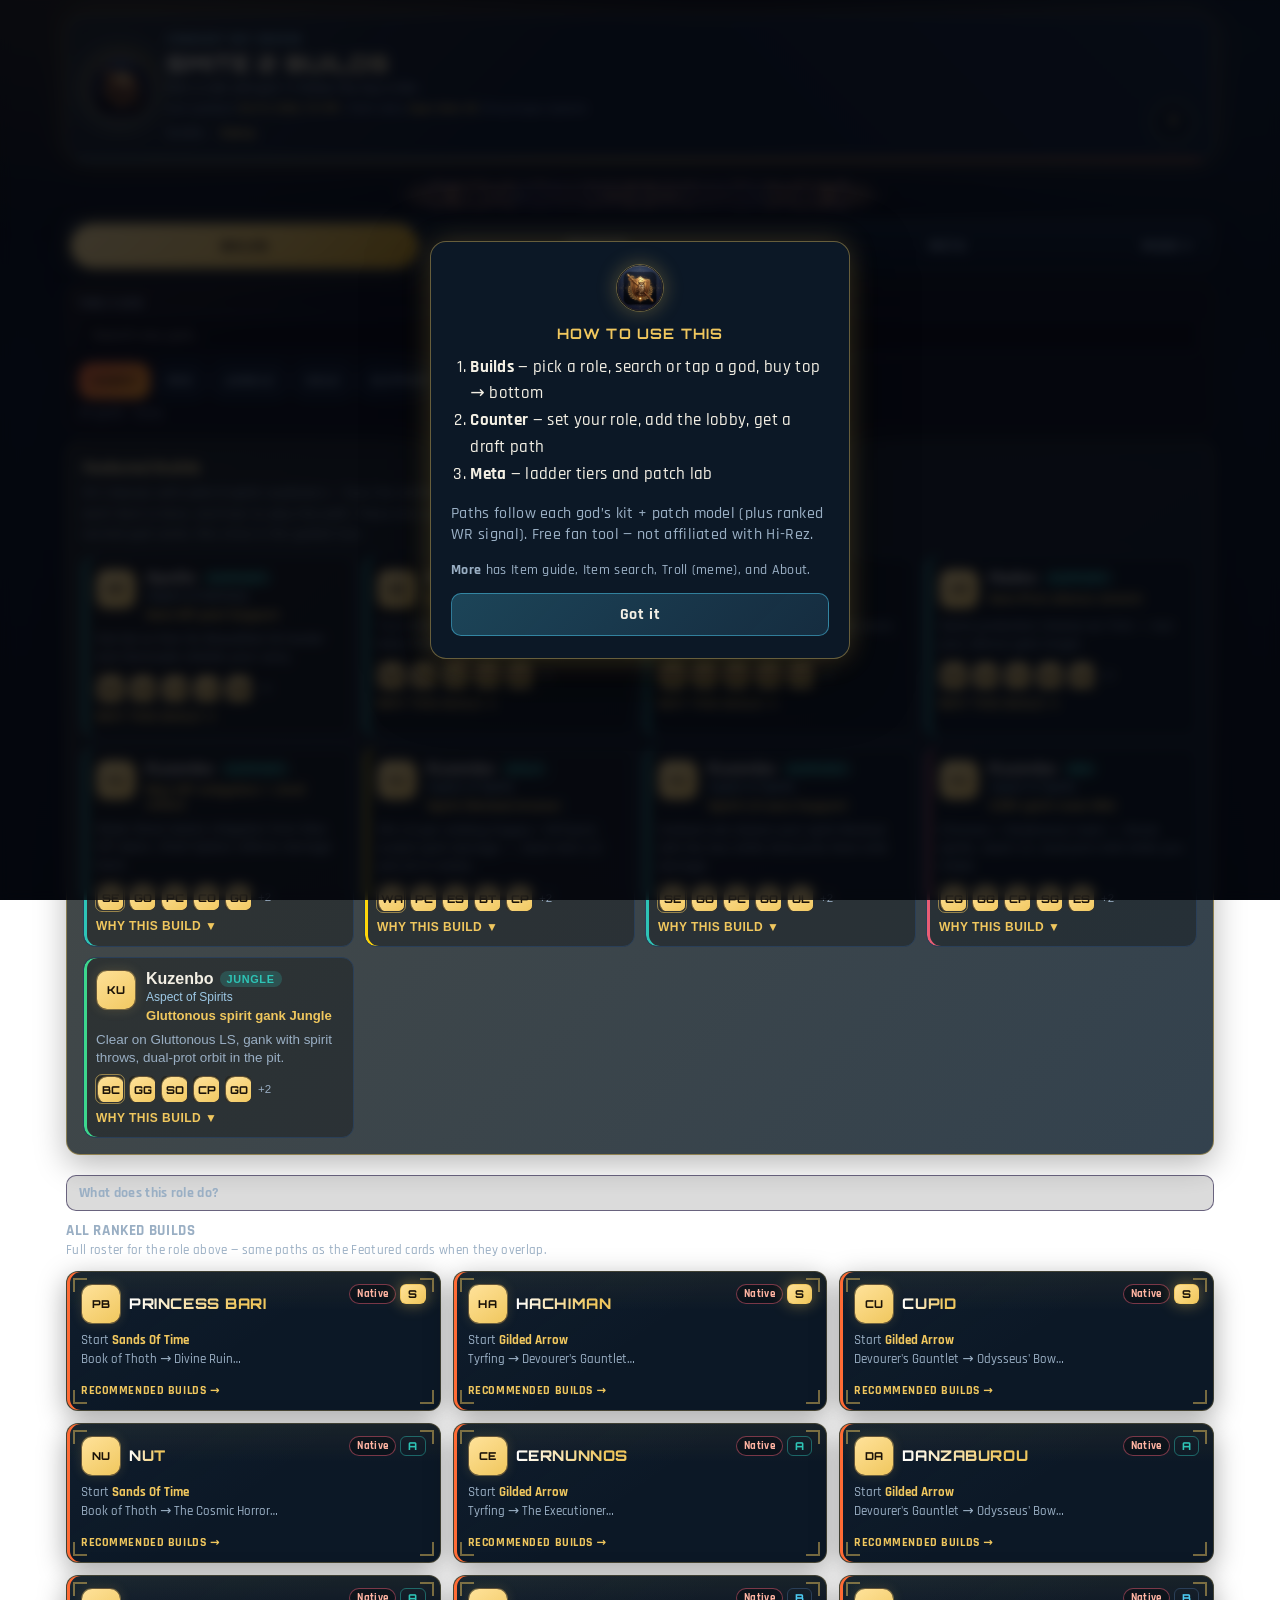
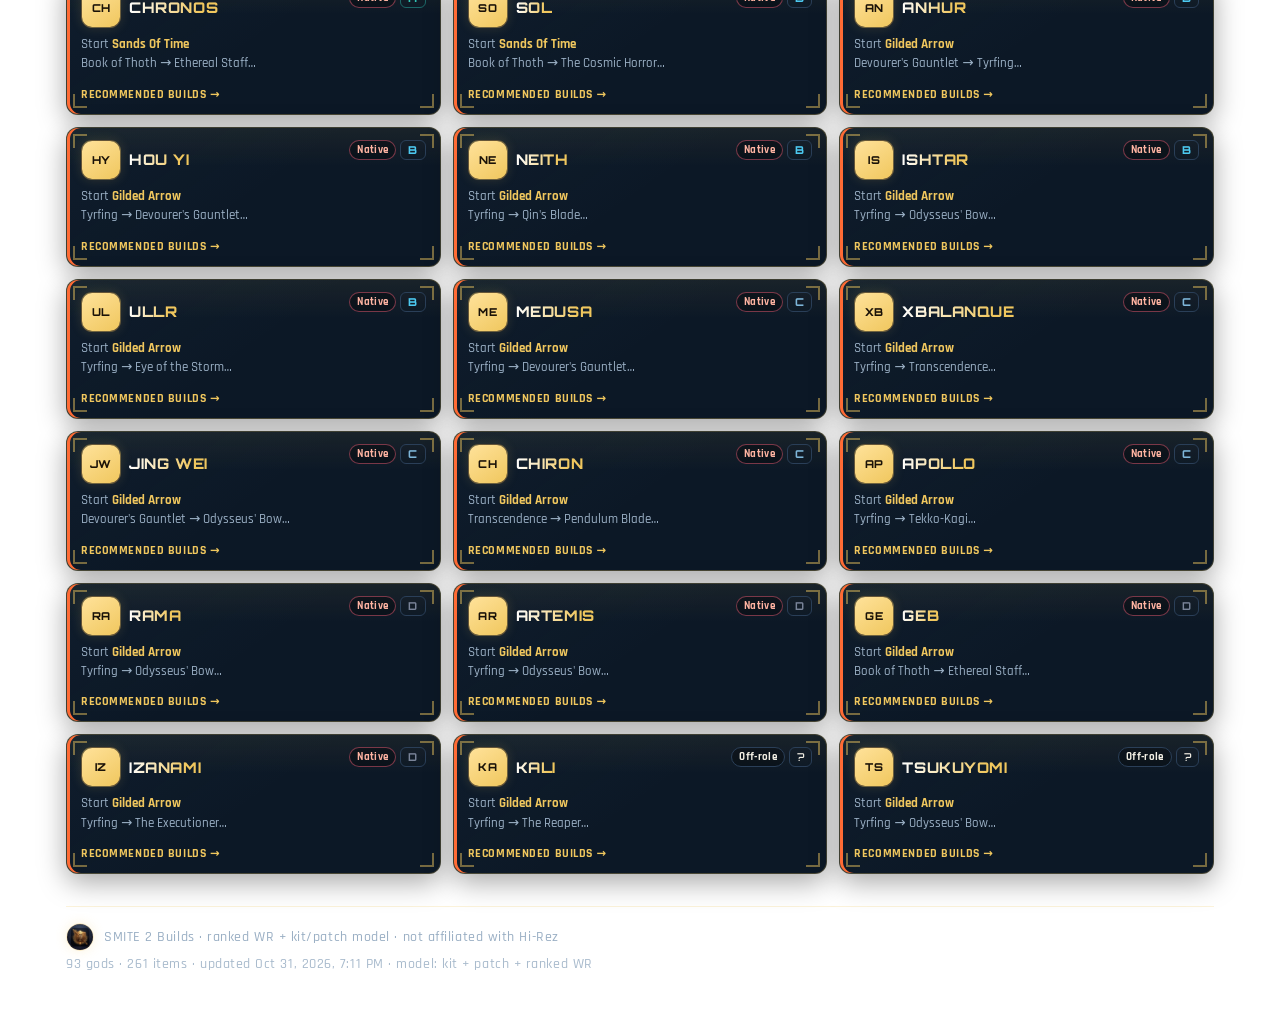
==== docs/index.html @ c085bf60 "Holdout win-association + blend calibration - Item win-affinity from higher-WR inspiration bags; sof" ====
<!DOCTYPE html>
<html lang="en">
<head>
  <meta charset="UTF-8" />
  <meta name="viewport" content="width=device-width, initial-scale=1" />
  <title>SMITE 2 Builds — pick a role, get a buy order</title>
  <meta name="description" content="SMITE 2 Conquest builds: pick your role and god, get a numbered item buy order for that kit." />
  <meta name="theme-color" content="#07111c" />
  <link rel="icon" type="image/png" sizes="64x64" href="./assets/favicon-64.png" />
  <link rel="apple-touch-icon" href="./assets/apple-touch-icon.png" />
  <meta property="og:title" content="SMITE 2 Builds" />
  <meta property="og:description" content="Pick a role and god → follow the buy order." />
  <meta property="og:image" content="https://smitebuilddatabase.netlify.app/assets/logo-512.png" />
  <link rel="stylesheet" href="./style.css" />
</head>
<body class="ui-simple">
  <div class="app">
    <header class="top site-header simple-header">
      <div class="brand-lockup">
        <div class="brand-mark">
          <img
            class="brand-logo"
            src="./assets/logo-mark.png"
            width="72"
            height="72"
            alt="SMITE 2 Builds"
            decoding="async"
          />
        </div>
        <div class="site-header-main">
          <p class="brand-kicker">Conquest buy orders</p>
          <h1>SMITE 2 Builds</h1>
          <p class="site-tagline">Pick a role and god → follow the buy order.</p>
        <p class="site-updated" id="site-updated" data-exported-at="2026-10-31T19:11:43.286503+00:00" data-latest-patch="SMITE 2 Open Beta 46" title="Export timestamp (UTC): 2026-10-31T19:11:43.286503+00:00">
          Last updated: <strong>Oct 31, 2026 7:11 PM UTC</strong> · Patch data: <strong>Open Beta 46</strong> (King Kappa Update)
        </p>
          <nav class="breadcrumbs" id="site-breadcrumbs" aria-label="Location" hidden>Builds</nav>
        </div>
      </div>
      <button type="button" class="btn-ghost help-btn" id="btn-help" title="How this works" aria-label="Help">?</button>
    </header>
    <div class="mythic-ornament" aria-hidden="true">
      <img src="./assets/ornament-banner.jpg" alt="" decoding="async" />
    </div>

    <div id="loading" class="loading">
      <img class="loading-logo" src="./assets/logo-mark.png" width="56" height="56" alt="" decoding="async" />
      <span>Loading builds…</span>
    </div>

    <div id="app-main" style="display:none">
      <!-- Simple help modal / panel -->
      <section class="help-panel" id="help-panel" hidden>
        <div class="help-panel-inner">
          <img class="help-logo" src="./assets/logo-mark.png" width="48" height="48" alt="" decoding="async" />
          <h2>How to use this</h2>
          <ol class="help-steps">
            <li><strong>Builds</strong> — pick a role, search or tap a god, buy top → bottom</li>
            <li><strong>Counter</strong> — set your role, add the lobby, get a draft path</li>
            <li><strong>Meta</strong> — ladder tiers and patch lab</li>
          </ol>
          <p class="muted">
            Paths follow each god’s kit + patch model (plus ranked WR signal). Free fan tool — not affiliated with Hi-Rez.
          </p>
          <p class="muted help-extra">
            <strong>More</strong> has Item guide, Item search, Troll (meme), and About.
          </p>
          <button type="button" class="btn-primary" id="help-close">Got it</button>
        </div>
      </section>

      <nav class="tabs simple-tabs" aria-label="Main">
        <button class="tab-btn active" data-tab="builds">Builds</button>
        <button class="tab-btn" data-tab="counter">Counter</button>
        <button class="tab-btn" data-tab="meta">Meta</button>
        <div class="more-wrap">
          <button type="button" class="tab-btn more-trigger" id="more-tools-btn" aria-expanded="false" aria-haspopup="true">
            More ▾
          </button>
          <div class="more-menu" id="more-menu" hidden>
            <button type="button" class="more-item" data-tab="meta" data-meta-view="guide">Item guide</button>
            <button type="button" class="more-item" data-tab="items">Item search</button>
            <button type="button" class="more-item" data-tab="troll">Troll / meme</button>
            <button type="button" class="more-item" data-tab="about">About</button>
          </div>
        </div>
      </nav>

      <!-- BUILDS — primary experience -->
      <section id="panel-builds" class="panel active">
        <div id="builds-view-role">
          <div class="builds-sticky-role" id="builds-sticky-role">
            <div class="builds-find-row">
              <label class="builds-search-label" for="build-god-search">Find a god</label>
              <input
                id="build-god-search"
                type="search"
                placeholder="Search any god…"
                autocomplete="off"
                enterkeyhint="search"
              />
            </div>
            <div class="toolbar role-pills" id="role-pills" role="group" aria-label="Role"></div>
            <p class="builds-hint muted" id="build-god-count"></p>
          </div>

          <section
            id="featured-builds"
            class="featured-builds"
            aria-labelledby="featured-builds-title"
          >
            <div class="featured-builds-head">
              <div>
                <h2 id="featured-builds-title">Featured Builds</h2>
                <p class="muted featured-builds-blurb" id="featured-builds-blurb">
                  Kit cheeses with plain-English explainers.
                </p>
              </div>
            </div>
            <div id="featured-builds-grid" class="featured-builds-grid"></div>
            <div id="featured-builds-detail" class="featured-builds-detail" hidden></div>
          </section>

          <div id="builds-all-hits" class="builds-any-list" hidden></div>
          <div id="builds-any-detail" class="builds-any-detail" hidden></div>

          <details class="role-job-details" id="role-job-wrap">
            <summary>What does this role do?</summary>
            <div class="card role-job" id="role-job">
              <h2>Pick a role above</h2>
              <p class="muted">Short job notes — not the full build.</p>
            </div>
          </details>

          <div class="builds-roster-label" id="builds-roster-label">
            <h3>All ranked builds</h3>
            <p class="muted">Full roster for the role above — same paths as the Featured cards when they overlap.</p>
          </div>
          <div id="build-gods" class="build-god-grid"></div>
        </div>
        <!-- Hidden legacy search input kept for hash/JS compat -->
        <input id="builds-any-search" type="search" hidden tabindex="-1" aria-hidden="true" />
        <div id="builds-view-search" hidden></div>
        <div id="builds-any-list" class="builds-any-list" hidden></div>
      </section>

      <!-- COUNTER -->
      <section id="panel-counter" class="panel">
        <div class="card counter-panel counter-draft">
          <div class="ctr-draft-head">
            <h2>Counter</h2>
            <p class="muted">Type enemy → Enter · path updates live. Paste a full lobby anytime.</p>
          </div>

          <!-- Sticky draft bar: role + add + team slots -->
          <div class="ctr-sticky" id="ctr-sticky">
            <div class="ctr-you-role-row">
              <div class="ctr-role-block ctr-role-block-full">
                <span class="muted ctr-role-label">Your role</span>
                <div class="role-pills ctr-role-pills" id="ctr-role-pills" role="group" aria-label="Your role"></div>
                <select id="ctr-role" hidden>
                  <option>Support</option>
                  <option>Solo</option>
                  <option>Jungle</option>
                  <option>Mid</option>
                  <option>Carry</option>
                </select>
              </div>
            </div>

            <div class="ctr-add-wrap">
              <div class="ctr-add-label-row">
                <div class="ctr-slot-mode" id="ctr-slot-mode" role="group" aria-label="Where to add god">
                  <button type="button" class="ctr-mode-btn" data-mode="me" title="Fill your Me slot">Me</button>
                  <button type="button" class="ctr-mode-btn active" data-mode="enemy" title="Fill enemy team">Enemy</button>
                  <button type="button" class="ctr-mode-btn" data-mode="ally" title="Fill ally slots">Ally</button>
                </div>
                <span class="muted" id="ctr-lobby-count">Me · 0/4 allies · 0/5 enemies</span>
              </div>
              <div class="ctr-add-row">
                <input
                  id="ctr-enemy-add"
                  type="text"
                  placeholder="Type god → Enter fills the selected slot (Me / Enemy / Ally)"
                  autocomplete="off"
                  autocorrect="off"
                  autocapitalize="off"
                  spellcheck="false"
                  enterkeyhint="done"
                />
                <button type="button" class="btn-ghost ctr-clear-btn" id="ctr-quick-clear" title="Clear lobby">Clear</button>
              </div>
              <div id="ctr-typeahead" class="ctr-typeahead" hidden role="listbox" aria-label="Matching gods"></div>
            </div>

            <div class="ctr-lobby-teams">
              <div class="ctr-team-block">
                <span class="ctr-team-label ctr-team-us">Your team</span>
                <div class="enemy-lobby your-lobby" id="ctr-your-picks" aria-label="Your team slots (Me + allies)"></div>
              </div>
              <div class="ctr-team-block">
                <span class="ctr-team-label ctr-team-them">Enemy team <span id="ctr-enemy-count" class="muted">(0/5)</span></span>
                <div class="enemy-lobby" id="ctr-enemy-picks" aria-label="Enemy lobby slots"></div>
              </div>
            </div>
            <!-- Hidden: still used by JS/hash for your god name -->
            <input id="ctr-you" type="hidden" value="" />
          </div>

          <datalist id="ctr-god-list"></datalist>

          <!-- Result first (above fold during draft) -->
          <div id="ctr-threat" class="counter-threat muted"></div>
          <div id="ctr-result" class="counter-result"></div>

          <details class="ctr-advanced">
            <summary class="muted">Bulk paste · allies · kit compare</summary>
            <div class="counter-quick" id="ctr-quick-wrap">
              <label for="ctr-quick" class="step-label" style="margin-top:0">Bulk paste</label>
              <textarea
                id="ctr-quick"
                rows="2"
                placeholder="Ymir Support vs Zeus Agni Susano Charon Ra"
                autocomplete="off"
                spellcheck="false"
              ></textarea>
              <div id="ctr-quick-preview" class="ctr-quick-preview" hidden aria-live="polite"></div>
              <div class="counter-quick-actions">
                <button type="button" class="btn-primary" id="ctr-quick-go">Apply paste</button>
                <button type="button" class="btn-ghost" id="ctr-run">Rebuild</button>
              </div>
            </div>
            <div class="counter-enemies counter-allies">
              <span class="muted">Allies (optional)</span>
              <div class="enemy-lobby ally-lobby" id="ctr-ally-picks" aria-label="Ally lobby slots"></div>
              <input id="ctr-ally-add" type="search" list="ctr-god-list" placeholder="Add ally…" autocomplete="off" />
            </div>
            <div class="counter-paste-block" hidden>
              <textarea id="ctr-paste" rows="1"></textarea>
              <button type="button" id="ctr-paste-apply">Apply</button>
            </div>
          </details>
        </div>
      </section>

      <!-- TROLL -->
      <section id="panel-troll" class="panel">
        <div class="card counter-panel troll-panel">
          <h2>😈 Troll / meme builds</h2>
          <p class="muted">
            Legal items, illegal vibes — <strong>not ranked advice</strong>.
            Every roll locks a <strong>bit</strong> (peel prison, enchanter greed, Serrated spin…).
            Share the link and friends get the <strong>same seed</strong>.
          </p>
          <div class="troll-hero-ctas" id="troll-hero-ctas">
            <button type="button" class="btn-primary btn-troll-hero" id="troll-surprise-cta">🎲 Surprise me</button>
            <button type="button" class="btn-secondary btn-troll-hero" id="troll-full-random-cta">🎰 Full random</button>
            <button type="button" class="btn-secondary btn-troll-hero" id="troll-party-cta">👥 Draft a troll team</button>
          </div>
          <div class="counter-form troll-form">
            <label>God
              <span class="troll-god-row">
                <input id="troll-god" type="search" list="ctr-god-list" placeholder="e.g. Geb" autocomplete="off" />
                <button type="button" class="btn-ghost" id="troll-rand-god" title="Random god">🎲</button>
              </span>
            </label>
            <label>Role
              <span class="troll-god-row">
                <select id="troll-role">
                  <option>Support</option>
                  <option>Solo</option>
                  <option>Jungle</option>
                  <option>Mid</option>
                  <option>Carry</option>
                </select>
                <button type="button" class="btn-ghost" id="troll-rand-role" title="Random role">🎲</button>
              </span>
            </label>
            <label>Mode
              <select id="troll-mode">
                <option value="annoy">Annoyance (kit troll)</option>
                <option value="maxstat">Max stat greed</option>
                <option value="random">True random (shop lottery)</option>
                <option value="surprise">Surprise me</option>
              </select>
            </label>
            <label id="troll-maxstat-wrap" hidden>Greed target
              <select id="troll-maxstat">
                <option value="random">🎲 Random max-stat</option>
                <option value="max_int">Max magic power (INT)</option>
                <option value="max_str">Max physical power (STR)</option>
                <option value="max_hp">Max health</option>
                <option value="max_as">Max attack speed</option>
                <option value="max_prots">Max protections</option>
                <option value="max_pen">Max penetration</option>
                <option value="max_crit">Max crit</option>
                <option value="max_cdr">Max cooldown rate</option>
                <option value="max_ls">Max lifesteal</option>
              </select>
            </label>
            <label class="troll-check">
              <input type="checkbox" id="troll-aspect" checked />
              Use aspect kit if available
            </label>
            <label class="troll-check" id="troll-chaos-wrap">
              <input type="checkbox" id="troll-chaos" />
              Chaos mode (extra axis / swaps)
            </label>
            <label class="troll-check" id="troll-lock-wrap">
              <input type="checkbox" id="troll-lock-axis" />
              Lock bit on re-roll
            </label>
            <div class="troll-actions">
              <button type="button" class="btn-primary btn-troll" id="troll-run">Generate troll path</button>
              <button type="button" class="btn-secondary btn-troll-roll" id="troll-full-random" title="Random god, role, mode, and path">
                🎰 Full random
              </button>
              <button type="button" class="btn-secondary btn-troll-roll" id="troll-party" title="One seed, five roles of chaos">
                👥 Troll team
              </button>
            </div>
          </div>
          <div id="troll-result" class="counter-result"></div>
        </div>
      </section>

      <!-- GODS (legacy — #gods redirects to Builds search; no main nav entry) -->
      <section id="panel-gods" class="panel">
        <p class="step-label">Search any god for their buy orders (by role)</p>
        <div class="toolbar">
          <input id="god-search" type="search" placeholder="Search gods…" style="min-width:240px" />
          <label class="compare-label">Compare
            <select id="god-compare">
              <option value="">— none —</option>
            </select>
          </label>
        </div>
        <div id="god-compare-panel" class="compare-panel" style="display:none"></div>
        <div class="gods-layout">
          <div class="card scroll god-list-pane">
            <table>
              <thead>
                <tr><th>God</th><th>Pantheon</th><th>Dmg</th><th>Tier</th><th>#</th></tr>
              </thead>
              <tbody id="god-list-body"></tbody>
            </table>
          </div>
          <div class="card god-dossier">
            <div class="god-dossier-head">
              <h2 id="god-title">Select a god</h2>
              <div class="muted" id="god-sub"></div>
              <div id="god-metrics" class="god-metrics-row"></div>
            </div>
            <div class="god-section god-section-builds" id="god-builds-section">
              <h3>Buy orders by role</h3>
              <div class="muted" id="god-build-hint">Base kit + aspect path when available.</div>
              <div id="god-build" class="god-builds"></div>
            </div>
            <details class="god-more">
              <summary>Patch notes (optional)</summary>
              <div id="god-patch-axes" class="patch-axes muted" style="margin-top:10px">Select a god.</div>
            </details>
            <details class="god-more">
              <summary>Abilities (optional)</summary>
              <div class="god-abilities-scroll">
                <table>
                  <thead>
                    <tr><th>Slot</th><th>Name</th><th>Dmg5</th><th>STR%</th><th>INT%</th><th>CD</th></tr>
                  </thead>
                  <tbody id="god-abilities"></tbody>
                </table>
              </div>
              <pre class="detail" id="god-patch" style="margin-top:10px"></pre>
            </details>
          </div>
        </div>
      </section>

      <!-- TIERS (Meta → Ladder) -->
      <section id="panel-tiers" class="panel">
        <div class="meta-subnav" role="tablist" aria-label="Meta views">
          <button type="button" class="meta-sub-btn active" data-meta-view="ladder">Ladder</button>
          <button type="button" class="meta-sub-btn" data-meta-view="lab">Meta lab</button>
          <button type="button" class="meta-sub-btn" data-meta-view="guide">Item guide</button>
        </div>
        <p class="step-label">Tier list — who looks strong this patch (not a full build guide)</p>
        <div class="toolbar">
          <label>Scope
            <select id="tier-scope"></select>
          </label>
          <label>Tier
            <select id="tier-filter">
              <option>All</option>
              <option>S</option>
              <option>A</option>
              <option>B</option>
              <option>C</option>
              <option>D</option>
            </select>
          </label>
          <span class="muted" id="tier-count"></span>
        </div>
        <div class="tier-board card" id="tier-board" aria-label="Tier board"></div>
        <div class="grid-2">
          <div class="card scroll">
            <table>
              <thead>
                <tr>
                  <th>#</th><th>Tier</th><th>Name</th><th>Score</th><th>Patch</th><th>Kit</th><th>Build</th><th>WR</th>
                </tr>
              </thead>
              <tbody id="tier-body"></tbody>
            </table>
          </div>
          <div class="card">
            <h2>Why this rank</h2>
            <div id="tier-detail">Pick a row or a chip above.</div>
          </div>
        </div>
      </section>

      <!-- ITEMS -->
      <section id="panel-items" class="panel">
        <p class="step-label">Search items</p>
        <div class="toolbar">
          <input id="item-search" type="search" placeholder="Search items…" style="min-width:220px" />
          <label>Tier
            <select id="item-tier">
              <option>All</option>
              <option>3</option>
              <option>2</option>
              <option>1</option>
              <option>Starter</option>
              <option>Relic</option>
              <option>Curio</option>
              <option>Consumable</option>
              <option>God Specific</option>
            </select>
          </label>
          <label>Sort
            <select id="item-sort">
              <option value="name">Name</option>
              <option value="hot">Patch hot</option>
              <option value="cold">Patch cold</option>
              <option value="ladder">Ladder rank</option>
              <option value="cost">Cost</option>
            </select>
          </label>
        </div>
        <div class="grid-2">
          <div class="card scroll">
            <table>
              <thead>
                <tr><th>Item</th><th>Shop</th><th>Meta</th><th>r5</th><th>Cost</th></tr>
              </thead>
              <tbody id="item-body"></tbody>
            </table>
          </div>
          <div class="card">
            <h2>Item details</h2>
            <div id="item-patch-box" class="patch-axes muted" style="margin-bottom:10px">Select an item.</div>
            <div id="item-simple-guide" class="item-simple-guide" hidden></div>
            <pre class="detail" id="item-detail">Select an item.</pre>
          </div>
        </div>
      </section>

      <!-- META LAB -->
      <section id="panel-meta" class="panel">
        <div class="meta-subnav" role="tablist" aria-label="Meta views">
          <button type="button" class="meta-sub-btn" data-meta-view="ladder">Ladder</button>
          <button type="button" class="meta-sub-btn active" data-meta-view="lab">Meta lab</button>
          <button type="button" class="meta-sub-btn" data-meta-view="guide">Item guide</button>
        </div>
        <div class="card meta-lab-panel" id="meta-lab-root">
          <h2>Meta lab</h2>
          <p class="muted" id="meta-lab-disclaimer">
            Role staples, answer-item coverage, patch trajectories, and situational flex — kit + patch model with ranked WR signal.
            Builds are generated here (not copied from other sites).
          </p>
          <p class="meta-guide-jump">
            <a href="#meta/guide" class="btn-secondary meta-guide-cta">New items explained →</a>
            <span class="muted">Lotus Sickle, Soul Locket, heal remakes — plain English.</span>
          </p>
          <div id="meta-lab-themes" class="meta-themes"></div>

          <h3>Patch trajectories</h3>
          <div class="grid-2 meta-traj-grid">
            <div>
              <h4 class="muted">Gods rising (r5)</h4>
              <ul id="meta-gods-rising" class="momentum-list"></ul>
              <h4 class="muted">Gods falling (r5)</h4>
              <ul id="meta-gods-falling" class="momentum-list"></ul>
            </div>
            <div>
              <h4 class="muted">Items hot (r5)</h4>
              <ul id="meta-items-rising" class="momentum-list"></ul>
              <h4 class="muted">Items cold (r5)</h4>
              <ul id="meta-items-falling" class="momentum-list"></ul>
            </div>
          </div>
          <div id="meta-axes" class="meta-axes muted"></div>

          <h3>Role staples</h3>
          <p class="muted">Most common items across recommended paths for each role.</p>
          <div class="toolbar" id="meta-staple-roles"></div>
          <div id="meta-staples" class="meta-staples"></div>

          <h3>Answer coverage</h3>
          <p class="muted">
            How often default recommended paths already include anti-heal, anti-crit, AS shred, magic bulk, etc.
            Low % → use <strong>flex chips</strong> on builds every game.
          </p>
          <div id="meta-coverage" class="meta-coverage"></div>

          <h3>Tank-shred package</h3>
          <p class="muted">Paths with anti-heal + %HP + pen + prot shred (3+ of 4).</p>
          <div id="meta-shred" class="meta-shred"></div>

          <h3>Situational flex catalog</h3>
          <p class="muted">Swap these in when the lobby demands it — same chips shown on each build card.</p>
          <div id="meta-flex-catalog" class="meta-flex-catalog"></div>

          <h3 id="item-guide-heading">Items explained (simple English)</h3>
          <p class="muted" id="meta-guide-disclaimer">
            What it does, when to buy, when to skip — OB43–OB45 enchanter and answer items.
          </p>
          <div id="meta-guide-featured" class="meta-guide-featured" hidden></div>
          <div class="toolbar meta-guide-toolbar">
            <input id="meta-guide-search" type="search" placeholder="Search items…" style="min-width:200px" />
            <select id="meta-guide-tag">
              <option value="">All types</option>
            </select>
          </div>
          <div id="meta-item-guide" class="meta-item-guide"></div>
        </div>
      </section>

      <!-- ABOUT -->
      <section id="panel-about" class="panel">
        <div class="card">
          <h2>What this website is for</h2>
          <p class="about-blurb">
            <strong>SMITE 2 Conquest build helper.</strong>
            Open a role, pick a god, and follow a numbered buy order built around
            that god’s kit — not a one-size-fits-all pro site copy.
          </p>
          <h2>How to use this</h2>
          <ol class="how-list">
            <li><strong>Builds</strong> — pick a role, search or open a god, buy top → bottom.</li>
            <li><strong>Counter</strong> — optional lobby path for this draft.</li>
            <li><strong>Meta</strong> — ladder tiers, lab staples, item guide.</li>
            <li><strong>More</strong> — item search, troll/meme paths, about &amp; scoring.</li>
          </ol>

          <h2>How builds are weighted</h2>
          <p class="about-blurb">
            Nothing here is <strong>live win rate</strong>. Paths come from this site’s kit + patch model
            (wiki stats, ability text, patch impact) with only a <strong>soft</strong> ranked-frequency nudge —
            not copied buy orders from other build sites.
          </p>
          <div class="score-explain">
            <div class="score-explain-block">
              <h3>Two different systems</h3>
              <ul class="how-list score-list">
                <li><strong>Builds</strong> — what should <em>this god</em> buy in <em>this role</em>?</li>
                <li><strong>Tiers</strong> — who looks strong this patch overall?</li>
              </ul>
            </div>
            <div class="score-explain-block">
              <h3>Build pipeline</h3>
              <ol class="how-list">
                <li><strong>Role score</strong> — each role has stat priorities (e.g. Carry wants AS/crit/pen).</li>
                <li><strong>Item tier ladder</strong> — S/A items from the item tier list get a real boost; C/D get soft penalties (role-gated so tank S-tiers don’t flood Mid).</li>
                <li><strong>God re-score</strong> — kit tags and abilities change the ranking hard.</li>
                <li><strong>Assemble</strong> — fill a 6-item path with pen rules and active caps.</li>
              </ol>
            </div>
            <div class="score-explain-block">
              <h3>Tiers (reevaluated)</h3>
              <ul class="how-list score-list">
                <li><strong>Patch ~26%</strong> · <strong>Kit ~24%</strong> · <strong>Ranked WR ~24%</strong> · <strong>Build fit ~18%</strong> · stability/novelty small</li>
                <li>Ranked WR blends SmiteBrain top Conquest matches + tracker.gg high-SR sample (no global tracker god-meta API).</li>
                <li>Patch extremes are winsorized so a few tank buffs don’t own every S slot.</li>
                <li>Item ladder mixes patch heat with core utility (pen, cost band) — not pure buff spam.</li>
              </ul>
            </div>
          </div>

          <h3>Patch momentum</h3>
          <div class="grid-2">
            <div>
              <h4 class="muted">Gods rising</h4>
              <ul id="about-gods-hot" class="momentum-list"></ul>
              <h4 class="muted">Gods falling</h4>
              <ul id="about-gods-cold" class="momentum-list"></ul>
            </div>
            <div>
              <h4 class="muted">Items hot</h4>
              <ul id="about-items-hot" class="momentum-list"></ul>
              <h4 class="muted">Items cold</h4>
              <ul id="about-items-cold" class="momentum-list"></ul>
            </div>
          </div>
          <p class="muted">
            Model from wiki.smite2.com + ranked WR (SmiteBrain / tracker.gg high-SR).
          </p>
          <p>
            <a href="https://github.com/KR8ZYSHO3/Smite-Database-and-Build-Analysis-Tool" target="_blank" rel="noopener">GitHub</a>
          </p>
        </div>
      </section>
    </div>

    <footer class="footer">
      <div class="footer-brand">
        <img src="./assets/logo-mark.png" width="28" height="28" alt="" decoding="async" />
        <span>SMITE 2 Builds · ranked WR + kit/patch model · not affiliated with Hi-Rez</span>
      </div>
      <span class="meta-telemetry muted" id="meta-line" style="display:block;margin-top:6px"></span>
    </footer>
  </div>

  <nav class="mobile-nav" aria-label="Mobile">
    <button type="button" class="mobile-tab active" data-tab="builds"><span class="mn-icon">⚔</span><span>Builds</span></button>
    <button type="button" class="mobile-tab" data-tab="counter"><span class="mn-icon">◎</span><span>Counter</span></button>
    <button type="button" class="mobile-tab" data-tab="meta"><span class="mn-icon">▲</span><span>Meta</span></button>
    <button type="button" class="mobile-tab" data-tab="more" id="mobile-more"><span class="mn-icon">···</span><span>More</span></button>
  </nav>
  <div class="mobile-more-sheet" id="mobile-more-sheet" hidden>
    <button type="button" class="mobile-sheet-btn" data-tab="meta" data-meta-view="guide">Item guide</button>
    <button type="button" class="mobile-sheet-btn" data-tab="items">Item search</button>
    <button type="button" class="mobile-sheet-btn" data-tab="troll">Troll / meme</button>
    <button type="button" class="mobile-sheet-btn" data-tab="about">About</button>
  </div>

  <div class="intel-modal" id="intel-modal" role="dialog" aria-modal="true" aria-labelledby="intel-modal-title" hidden>
    <div class="intel-modal-inner">
      <div class="intel-modal-toolbar">
        <h3 id="intel-modal-title">Share build</h3>
        <div class="intel-modal-actions">
          <button type="button" class="btn-share" id="intel-dl-png">Download image</button>
          <button type="button" class="btn-ghost" id="intel-copy-link">Copy link</button>
          <button type="button" class="btn-ghost" id="intel-copy-text">Copy list</button>
          <button type="button" class="btn-ghost" id="intel-close">Close</button>
        </div>
      </div>
      <div class="intel-card-preview" id="intel-card-preview"></div>
    </div>
  </div>
  <div class="toast" id="toast" role="status" aria-live="polite"></div>
  <script src="./app.js"></script>
</body>
</html>
---- docs/style.css ----
/* SMITE 2 — Mythic Dark HUD */
@import url("https://fonts.googleapis.com/css2?family=Orbitron:wght@500;700;800&family=Rajdhani:wght@400;500;600;700&display=swap");

:root {
  --bg0: #04080f;
  --bg: #07111c;
  --bg2: #0c1826;
  --bg3: #122233;
  --bg4: #1a2e42;
  --border: #2a3f58;
  --border-glow: #c9a227;
  --text: #f3efe4;
  --muted: #9aafc4;
  --accent: #f0c75e;          /* mythic gold — primary */
  --accent2: #3d7ea6;         /* deep navy steel (was violet) */
  --intel: #4cc9f0;           /* cyan reserved for pen / intel */
  --gold: #f0c75e;
  --ember: #ff6b35;
  --violet: #3d7ea6;          /* remapped: navy steel */
  --mint: #2ec4b6;
  --s: #f0c75e;
  --a: #2ec4b6;
  --b: #4cc9f0;
  --c: #7eb6d9;               /* soft steel blue (was lavender) */
  --d: #7a8499;
  --danger: #ff4d6d;
  --radius: 14px;
  --font: "Rajdhani", "Segoe UI", system-ui, sans-serif;
  --display: "Orbitron", "Rajdhani", sans-serif;
  --mono: "Cascadia Code", "Consolas", ui-monospace, monospace;
  --glow: 0 0 28px rgba(240, 199, 94, 0.22);
  --glow-pink: 0 0 22px rgba(61, 126, 166, 0.22);
  --glow-arcane: 0 0 32px rgba(240, 199, 94, 0.14);
}

* { box-sizing: border-box; }

html, body {
  margin: 0;
  padding: 0;
  min-height: 100%;
  color: var(--text);
  font-family: var(--font);
  font-size: 16px;
  font-weight: 500;
  letter-spacing: 0.02em;
  background:
    radial-gradient(1100px 560px at 8% -8%, rgba(240, 199, 94, 0.16), transparent 55%),
    radial-gradient(900px 500px at 96% 4%, rgba(61, 126, 166, 0.16), transparent 52%),
    radial-gradient(700px 420px at 50% 110%, rgba(255, 107, 53, 0.06), transparent 55%),
    linear-gradient(180deg, var(--bg0), var(--bg) 42%, #050a12);
  background-attachment: fixed;
}

body::before {
  content: "";
  position: fixed;
  inset: 0;
  pointer-events: none;
  opacity: 0.04;
  background-image:
    linear-gradient(rgba(255,255,255,0.06) 1px, transparent 1px),
    linear-gradient(90deg, rgba(255,255,255,0.06) 1px, transparent 1px);
  background-size: 48px 48px;
  z-index: 0;
}

a { color: var(--accent); text-decoration: none; }
a:hover { color: #9ae7ff; text-shadow: 0 0 10px rgba(76, 201, 240, 0.5); }

.app {
  position: relative;
  z-index: 1;
  max-width: 1320px;
  margin: 0 auto;
  padding: 20px 20px 56px;
}

/* ----- Header ----- */
header.top {
  display: flex;
  flex-wrap: wrap;
  gap: 14px;
  align-items: flex-end;
  justify-content: space-between;
  margin-bottom: 20px;
  padding: 18px 20px;
  border: 1px solid var(--border);
  border-radius: calc(var(--radius) + 4px);
  background:
    linear-gradient(135deg, rgba(240, 199, 94, 0.1), transparent 42%),
    linear-gradient(225deg, rgba(61, 126, 166, 0.12), transparent 48%),
    var(--bg2);
  box-shadow: var(--glow), inset 0 1px 0 rgba(255,255,255,0.04);
  position: relative;
  overflow: hidden;
}
header.top::after {
  content: "";
  position: absolute;
  left: 0; right: 0; bottom: 0;
  height: 2px;
  background: linear-gradient(90deg, #8ec5e0, var(--gold), #d4a017);
  opacity: 0.9;
}
header.top h1 {
  margin: 0;
  font-family: var(--display);
  font-size: clamp(1.05rem, 2.4vw, 1.45rem);
  font-weight: 800;
  letter-spacing: 0.08em;
  text-transform: uppercase;
  background: linear-gradient(90deg, #fff8e7 0%, #f0c75e 52%, #8ec5e0 100%);
  -webkit-background-clip: text;
  background-clip: text;
  color: transparent;
}
header.top .sub {
  color: var(--muted);
  font-size: 0.95rem;
  margin-top: 6px;
  font-weight: 500;
}
.badge-row { display: flex; flex-wrap: wrap; gap: 8px; justify-content: flex-end; }
.badge {
  display: inline-flex;
  align-items: center;
  gap: 6px;
  background: rgba(0,0,0,0.35);
  border: 1px solid var(--border);
  padding: 5px 12px;
  border-radius: 999px;
  font-size: 0.78rem;
  font-weight: 600;
  letter-spacing: 0.06em;
  text-transform: uppercase;
  color: var(--muted);
}
.badge.hot {
  border-color: rgba(232, 93, 117, 0.55);
  color: #ffb4a2;
  box-shadow: var(--glow-pink);
}
.badge.ice {
  border-color: rgba(76, 201, 240, 0.5);
  color: #9ae7ff;
  box-shadow: var(--glow);
}

/* ----- Tabs ----- */
.tabs {
  display: flex;
  flex-wrap: wrap;
  gap: 8px;
  margin-bottom: 16px;
  padding: 6px;
  background: rgba(0,0,0,0.25);
  border: 1px solid var(--border);
  border-radius: 999px;
  width: fit-content;
  max-width: 100%;
}
.tab-btn {
  background: transparent;
  border: 1px solid transparent;
  color: var(--muted);
  padding: 9px 16px;
  border-radius: 999px;
  cursor: pointer;
  font-family: var(--font);
  font-size: 0.95rem;
  font-weight: 700;
  letter-spacing: 0.06em;
  text-transform: uppercase;
  transition: 0.15s ease;
}
.tab-btn:hover {
  color: var(--text);
  border-color: var(--border-glow);
}
.tab-btn.active {
  color: #041018;
  background: linear-gradient(135deg, #ffe29a, var(--gold) 55%, #d4a017);
  border-color: transparent;
  box-shadow: var(--glow);
}

.panel { display: none; animation: fadeIn 0.25s ease; }
.panel.active { display: block; }
@keyframes fadeIn {
  from { opacity: 0; transform: translateY(4px); }
  to { opacity: 1; transform: none; }
}

/* ----- Toolbar ----- */
.toolbar {
  display: flex;
  flex-wrap: wrap;
  gap: 12px;
  align-items: center;
  margin-bottom: 14px;
}
label {
  color: var(--muted);
  font-size: 0.85rem;
  font-weight: 600;
  letter-spacing: 0.04em;
  text-transform: uppercase;
  display: inline-flex;
  align-items: center;
  gap: 8px;
}
select, input[type="search"], input[type="text"] {
  background: var(--bg3);
  border: 1px solid var(--border);
  color: var(--text);
  padding: 8px 12px;
  border-radius: 10px;
  font-family: var(--font);
  font-size: 1rem;
  font-weight: 600;
}
select:focus, input:focus {
  outline: none;
  border-color: var(--accent);
  box-shadow: 0 0 0 2px rgba(76, 201, 240, 0.2);
}

.grid-2 {
  display: grid;
  grid-template-columns: 1.35fr 1fr;
  gap: 14px;
}
@media (max-width: 960px) {
  .grid-2 { grid-template-columns: 1fr; }
}

/* Gods tab: list + roomy dossier */
.gods-layout {
  display: grid;
  grid-template-columns: minmax(240px, 0.9fr) minmax(0, 1.55fr);
  gap: 14px;
  align-items: start;
}
@media (max-width: 960px) {
  .gods-layout { grid-template-columns: 1fr; }
}
.god-list-pane {
  max-height: min(82vh, 900px);
  position: sticky;
  top: 8px;
}
.god-dossier {
  max-height: min(82vh, 900px);
  overflow: auto;
  padding: 12px 16px 28px;
  scroll-behavior: smooth;
}
/* Not sticky — scrolls away so builds aren't covered when reading paths */
.god-dossier-head {
  position: static;
  margin: 0 0 8px;
  padding: 0 0 8px;
  border-bottom: 1px solid rgba(42, 53, 80, 0.4);
}
.god-dossier #god-title {
  font-size: 1rem;
  letter-spacing: 0.05em;
  margin: 0 0 2px;
  line-height: 1.2;
}
.god-dossier #god-sub {
  margin: 0 0 4px;
  font-size: 0.82rem;
  line-height: 1.25;
  white-space: nowrap;
  overflow: hidden;
  text-overflow: ellipsis;
}
.god-metrics-row {
  margin: 2px 0 0;
  display: flex;
  flex-wrap: wrap;
  gap: 4px;
}
.god-dossier .god-metrics-row .pill {
  margin: 0;
  padding: 1px 7px;
  font-size: 0.68rem;
  letter-spacing: 0.03em;
  line-height: 1.35;
}
.god-section-builds {
  margin-top: 6px;
}
.god-section-builds h3 {
  margin-bottom: 4px;
}
.god-abilities-scroll {
  max-height: 240px;
  overflow: auto;
  margin-top: 10px;
}
.god-dossier .god-role-build {
  scroll-margin-top: 12px;
  scroll-margin-bottom: 16px;
}
.god-dossier .buy-list {
  gap: 5px;
}
.god-dossier .buy-row {
  padding: 7px 10px;
  font-size: 0.92rem;
}
.god-dossier .item-why {
  font-size: 0.74rem;
}
.god-dossier .god-role-build h3 {
  font-size: 0.95rem;
  margin-bottom: 6px;
}

/* ----- Cards ----- */
.card {
  background:
    linear-gradient(180deg, rgba(255,255,255,0.02), transparent 30%),
    var(--bg2);
  border: 1px solid var(--border);
  border-radius: var(--radius);
  padding: 14px 16px;
  overflow: auto;
  box-shadow: inset 0 1px 0 rgba(255,255,255,0.03);
}
.card h2, .card h3 {
  margin: 0 0 10px;
  font-family: var(--display);
  font-size: 0.85rem;
  font-weight: 700;
  letter-spacing: 0.12em;
  text-transform: uppercase;
  color: var(--accent);
}

/* ----- Tables ----- */
table {
  width: 100%;
  border-collapse: collapse;
  font-size: 0.95rem;
}
th, td {
  text-align: left;
  padding: 9px 8px;
  border-bottom: 1px solid rgba(42, 53, 80, 0.7);
  white-space: nowrap;
}
th {
  color: var(--muted);
  font-weight: 700;
  letter-spacing: 0.08em;
  text-transform: uppercase;
  font-size: 0.75rem;
  position: sticky;
  top: 0;
  background: linear-gradient(var(--bg2), var(--bg2));
  z-index: 1;
}
tr { cursor: pointer; transition: 0.12s ease; }
tr:hover td {
  background: rgba(76, 201, 240, 0.07);
}
tr.selected td {
  background: linear-gradient(90deg, rgba(232, 93, 117, 0.14), rgba(76, 201, 240, 0.1));
  box-shadow: inset 3px 0 0 var(--accent2);
}

.tier-S { color: var(--s); font-weight: 800; text-shadow: 0 0 12px rgba(255, 214, 10, 0.35); }
.tier-A { color: var(--a); font-weight: 800; }
.tier-B { color: var(--b); font-weight: 800; }
.tier-C { color: var(--c); font-weight: 800; }
.tier-D { color: var(--d); font-weight: 700; }

.scroll {
  max-height: min(64vh, 680px);
  overflow: auto;
}
.scroll::-webkit-scrollbar { width: 8px; height: 8px; }
.scroll::-webkit-scrollbar-thumb {
  background: #2a3550;
  border-radius: 8px;
}

.detail {
  white-space: pre-wrap;
  font-family: var(--mono);
  font-size: 0.8rem;
  line-height: 1.5;
  color: #c9d4ef;
  background: rgba(0,0,0,0.25);
  border: 1px solid var(--border);
  border-radius: 10px;
  padding: 12px;
}
.muted { color: var(--muted); }

.pill {
  display: inline-flex;
  align-items: center;
  padding: 3px 10px;
  border-radius: 999px;
  border: 1px solid var(--border);
  font-size: 0.78rem;
  font-weight: 700;
  letter-spacing: 0.04em;
  margin: 0 4px 4px 0;
  background: rgba(0,0,0,0.3);
  color: var(--text);
}
.pill.tier-S, .pill.s { border-color: rgba(255,214,10,0.5); color: var(--s); }
.pill.hot { border-color: rgba(232,93,117,0.5); color: #ffb4a2; }

/* ----- Builds ----- */
.build-line {
  display: flex;
  flex-wrap: wrap;
  gap: 8px;
  margin: 6px 0 12px;
}
.item-chip {
  background: var(--bg3);
  border: 1px solid var(--border);
  border-radius: 10px;
  padding: 7px 10px;
  font-size: 0.88rem;
  font-weight: 600;
}
.item-chip.active {
  border-color: var(--ember);
  box-shadow: 0 0 12px rgba(255, 107, 53, 0.25);
}
.item-chip.pen {
  border-color: rgba(255, 214, 10, 0.45);
}
.item-chip .n {
  color: var(--accent);
  font-family: var(--display);
  font-size: 0.7rem;
  margin-right: 5px;
}

.build-meta {
  display: flex;
  flex-wrap: wrap;
  gap: 6px;
  margin: 8px 0 12px;
}
.build-card {
  margin-bottom: 4px;
  border-color: #24304a;
}
.build-card:hover {
  border-color: var(--border-glow);
  box-shadow: var(--glow);
}
.build-card .why {
  margin: 6px 0 10px;
  line-height: 1.45;
  color: #a8b4ce;
  font-size: 0.95rem;
}

.buy-list {
  list-style: none;
  margin: 8px 0 14px;
  padding: 0;
  display: flex;
  flex-direction: column;
  gap: 6px;
}
.buy-row {
  display: grid;
  grid-template-columns: 36px 1fr auto auto;
  gap: 8px;
  align-items: start;
  background: linear-gradient(90deg, rgba(0,0,0,0.28), rgba(22, 28, 44, 0.9));
  border: 1px solid var(--border);
  border-radius: 10px;
  padding: 9px 11px;
  font-size: 0.95rem;
  transition: 0.12s ease;
}
.buy-main {
  display: flex;
  flex-direction: column;
  gap: 2px;
  min-width: 0;
}
.item-why {
  font-size: 0.78rem;
  font-weight: 500;
  color: var(--muted);
  line-height: 1.35;
  letter-spacing: 0.01em;
}
.kit-effects {
  display: flex;
  flex-wrap: wrap;
  align-items: center;
  gap: 6px;
  margin: 6px 0 4px;
}
.kit-effects .tag.effect {
  color: #9ec9e6;
  border-color: rgba(91, 159, 196, 0.4);
  background: rgba(91, 33, 182, 0.18);
  text-transform: none;
  letter-spacing: 0.02em;
  font-weight: 600;
}

/* Counter panel */
.counter-panel h2 { margin-top: 0; }
.counter-form {
  display: grid;
  gap: 12px;
  margin: 14px 0;
}
.counter-form label {
  display: flex;
  flex-direction: column;
  gap: 4px;
  font-weight: 600;
  color: var(--muted);
  font-size: 0.9rem;
}
.counter-form input,
.counter-form select {
  font: inherit;
  padding: 8px 10px;
  border-radius: 8px;
  border: 1px solid var(--border);
  background: var(--bg2);
  color: var(--text);
}
.counter-enemies { display: flex; flex-direction: column; gap: 8px; }
.enemy-picks { display: flex; flex-wrap: wrap; gap: 6px; min-height: 28px; }
.enemy-chip {
  font: inherit;
  font-weight: 600;
  padding: 4px 10px;
  border-radius: 999px;
  border: 1px solid rgba(232, 93, 117, 0.45);
  background: rgba(232, 93, 117, 0.12);
  color: #ffb4a2;
  cursor: pointer;
}
.btn-primary {
  font: inherit;
  font-weight: 700;
  letter-spacing: 0.04em;
  padding: 10px 16px;
  border-radius: 10px;
  border: 1px solid rgba(76, 201, 240, 0.5);
  background: linear-gradient(135deg, rgba(76, 201, 240, 0.25), rgba(61, 126, 166, 0.2));
  color: var(--text);
  cursor: pointer;
  width: fit-content;
}
.btn-primary:hover { border-color: var(--accent); box-shadow: var(--glow); }
.counter-threat { margin: 12px 0; line-height: 1.45; }
.threat-list { margin: 6px 0 0 1.1rem; padding: 0; }
.threat-list li { margin: 2px 0; }
.buy-row.is-counter { border-color: rgba(232, 93, 117, 0.45); }
.buy-row.is-counter .tag { color: #ffb4a2; border-color: rgba(232, 93, 117, 0.35); }

.pill.aspect {
  color: #fde68a;
  border-color: rgba(251, 191, 36, 0.5);
  background: rgba(180, 83, 9, 0.25);
}
.god-role-build.is-aspect {
  border-color: rgba(251, 191, 36, 0.35);
  box-shadow: 0 0 20px rgba(251, 191, 36, 0.08);
}
.aspect-blurb {
  font-size: 0.88rem;
  color: #f5e6c8;
  line-height: 1.4;
  margin: 6px 0 8px;
  padding: 8px 10px;
  border-radius: 8px;
  background: rgba(180, 83, 9, 0.12);
  border: 1px solid rgba(251, 191, 36, 0.2);
}

/* Troll panel */
.troll-panel h2 { color: #ffb4a2; }
.troll-check {
  flex-direction: row !important;
  align-items: center;
  gap: 8px !important;
  font-weight: 600;
  color: var(--muted);
}
.troll-check input { width: auto; }
.troll-god-row {
  display: flex;
  gap: 6px;
  align-items: center;
}
.troll-god-row input,
.troll-god-row select { flex: 1; min-width: 0; }
.troll-actions {
  display: flex;
  flex-wrap: wrap;
  gap: 10px;
  align-items: center;
  grid-column: 1 / -1;
}
.troll-form .btn-ghost {
  flex-shrink: 0;
  min-width: 40px;
  padding: 8px 10px;
  border-radius: 8px;
  border: 1px solid rgba(244, 114, 182, 0.35);
  background: rgba(157, 23, 77, 0.2);
  color: #dbe7f2;
  cursor: pointer;
  font-size: 1rem;
}
.troll-form .btn-ghost:hover {
  border-color: rgba(244, 114, 182, 0.65);
  background: rgba(157, 23, 77, 0.35);
}
.btn-troll {
  border-color: rgba(244, 114, 182, 0.55) !important;
  background: linear-gradient(135deg, rgba(244, 114, 182, 0.28), rgba(168, 85, 247, 0.22)) !important;
}
.btn-troll:hover { box-shadow: 0 0 20px rgba(244, 114, 182, 0.25); }
.btn-secondary,
.btn-troll-roll {
  display: inline-flex;
  align-items: center;
  justify-content: center;
  gap: 6px;
  padding: 10px 14px;
  border-radius: 10px;
  border: 1px solid rgba(168, 85, 247, 0.5);
  background: rgba(88, 28, 135, 0.35);
  color: #e6eef6;
  font-weight: 650;
  cursor: pointer;
  font: inherit;
}
.btn-secondary:hover,
.btn-troll-roll:hover {
  border-color: rgba(192, 132, 252, 0.75);
  box-shadow: 0 0 16px rgba(168, 85, 247, 0.25);
}
.troll-baseline {
  margin: 0.65rem 0 0.25rem;
  font-size: 0.88rem;
}
.troll-baseline summary {
  cursor: pointer;
  user-select: none;
}
.troll-baseline p {
  margin: 0.35rem 0 0;
  line-height: 1.4;
}
.troll-stat-total {
  margin: 8px 0 12px;
  padding: 8px 12px;
  border-radius: 8px;
  background: rgba(168, 85, 247, 0.15);
  border: 1px solid rgba(168, 85, 247, 0.35);
  color: #d6e8f5;
  font-size: 0.95rem;
}
.troll-reroll-row {
  display: flex;
  flex-wrap: wrap;
  align-items: center;
  gap: 10px;
  margin: 12px 0 8px;
}
.pill.troll-pill {
  color: #dbe7f2;
  border-color: rgba(244, 114, 182, 0.55);
  background: rgba(157, 23, 77, 0.35);
}
.pill.troll-axis-pill {
  color: #e8f0f7;
  border-color: rgba(244, 114, 182, 0.5);
  background: rgba(190, 24, 93, 0.32);
  font-weight: 650;
  text-transform: none;
}
.pill.troll-axis-pill.is-secondary {
  opacity: 0.78;
  font-weight: 550;
  border-color: rgba(168, 85, 247, 0.4);
  background: rgba(88, 28, 135, 0.28);
  color: #d6e8f5;
}
.pill.troll-kind-pill {
  text-transform: uppercase;
  letter-spacing: 0.03em;
}
.troll-bit {
  margin: 0.45rem 0 0.65rem;
  padding: 8px 12px;
  border-radius: 8px;
  border: 1px solid rgba(244, 114, 182, 0.28);
  background: rgba(157, 23, 77, 0.12);
  color: #e8f0f7;
  font-size: 0.92rem;
  line-height: 1.4;
}
.troll-bit-label {
  display: inline-block;
  margin-right: 8px;
  padding: 1px 7px;
  border-radius: 999px;
  font-size: 0.72rem;
  font-weight: 700;
  letter-spacing: 0.04em;
  text-transform: uppercase;
  color: #dbe7f2;
  background: rgba(157, 23, 77, 0.45);
  border: 1px solid rgba(244, 114, 182, 0.4);
  vertical-align: middle;
}
.god-build-card.is-troll {
  border-color: rgba(244, 114, 182, 0.4);
  box-shadow: 0 0 24px rgba(244, 114, 182, 0.1);
}
.god-build-card.troll-axis-unkillable { border-color: rgba(52, 211, 153, 0.45); }
.god-build-card.troll-axis-peel_prison { border-color: rgba(96, 165, 250, 0.5); }
.god-build-card.troll-axis-antiheal_tax { border-color: rgba(248, 113, 113, 0.5); }
.god-build-card.troll-axis-infinite_poke { border-color: rgba(91, 159, 196, 0.5); }
.god-build-card.troll-axis-aa_clown { border-color: rgba(251, 191, 36, 0.5); }
.god-build-card.troll-axis-aura_tax { border-color: rgba(45, 212, 191, 0.5); }
.god-build-card.troll-axis-active_toybox { border-color: rgba(244, 114, 182, 0.55); }
.god-build-card.troll-axis-enchanter_greed { border-color: rgba(244, 114, 182, 0.65); box-shadow: 0 0 28px rgba(244, 114, 182, 0.18); }
.god-build-card.troll-axis-heal_battery { border-color: rgba(74, 222, 128, 0.55); }
.god-build-card.troll-axis-serrated_spin { border-color: rgba(251, 146, 60, 0.6); }
.god-build-card.troll-axis-shell_copium { border-color: rgba(148, 163, 184, 0.65); }
.god-build-card.troll-axis-antiheal_police { border-color: rgba(239, 68, 68, 0.65); }
.god-build-card.troll-kind-maxstat { border-color: rgba(168, 85, 247, 0.5); }
.god-build-card.troll-kind-random { border-color: rgba(148, 163, 184, 0.45); }
.god-build-card.troll-kind-party { border-color: rgba(244, 114, 182, 0.5); }

/* Hero CTAs + wanted poster + party */
.troll-hero-ctas {
  display: flex;
  flex-wrap: wrap;
  gap: 10px;
  margin: 0.75rem 0 1rem;
}
.troll-hero-ctas[hidden] { display: none !important; }
.btn-troll-hero {
  min-height: 44px;
  padding: 12px 18px;
  font-size: 1rem;
  font-weight: 700;
  border-radius: 12px;
}
.btn-troll-hero.btn-primary {
  border-color: rgba(244, 114, 182, 0.65) !important;
  background: linear-gradient(135deg, rgba(244, 114, 182, 0.45), rgba(168, 85, 247, 0.35)) !important;
  box-shadow: 0 0 24px rgba(244, 114, 182, 0.25);
}
.god-build-card.is-troll.troll-wanted {
  position: relative;
  overflow: hidden;
  padding-top: 1.1rem;
}
.god-build-card.is-troll.troll-wanted::after {
  content: "";
  position: absolute;
  left: 0;
  top: 0;
  right: 0;
  height: 5px;
  background: linear-gradient(90deg, #e85d75, #3d7ea6, #22d3ee);
  opacity: 0.9;
  pointer-events: none;
}
.god-build-card.troll-axis-unkillable.troll-wanted::after { background: linear-gradient(90deg, #34d399, #6ee7b7); }
.god-build-card.troll-axis-peel_prison.troll-wanted::after { background: linear-gradient(90deg, #60a5fa, #93c5fd); }
.god-build-card.troll-axis-antiheal_tax.troll-wanted::after,
.god-build-card.troll-axis-antiheal_police.troll-wanted::after { background: linear-gradient(90deg, #f87171, #ef4444); }
.god-build-card.troll-axis-infinite_poke.troll-wanted::after { background: linear-gradient(90deg, #5b9fc4, #9ec9e6); }
.god-build-card.troll-axis-aa_clown.troll-wanted::after { background: linear-gradient(90deg, #fbbf24, #f59e0b); }
.god-build-card.troll-axis-aura_tax.troll-wanted::after { background: linear-gradient(90deg, #2dd4bf, #5eead4); }
.god-build-card.troll-axis-enchanter_greed.troll-wanted::after { background: linear-gradient(90deg, #e85d75, #e85d75, #5b9fc4); }
.god-build-card.troll-axis-heal_battery.troll-wanted::after { background: linear-gradient(90deg, #4ade80, #86efac); }
.god-build-card.troll-axis-serrated_spin.troll-wanted::after { background: linear-gradient(90deg, #fb923c, #f97316); }
.god-build-card.troll-axis-shell_copium.troll-wanted::after { background: linear-gradient(90deg, #94a3b8, #cbd5e1); }
.troll-wanted .gbc-head h3 {
  font-size: clamp(1.35rem, 2.6vw, 1.85rem);
  line-height: 1.15;
  letter-spacing: -0.02em;
}
.troll-seed-chip {
  display: inline-flex;
  align-items: center;
  gap: 6px;
  margin-top: 6px;
  padding: 3px 10px;
  border-radius: 999px;
  border: 1px solid rgba(244, 114, 182, 0.4);
  background: rgba(157, 23, 77, 0.25);
  color: #dbe7f2;
  font-family: var(--mono, ui-monospace, monospace);
  font-size: 0.78rem;
  cursor: pointer;
  user-select: all;
}
.troll-seed-chip:hover {
  border-color: rgba(244, 114, 182, 0.7);
  background: rgba(157, 23, 77, 0.4);
}
.troll-wanted .troll-bit {
  font-size: 1.02rem;
  padding: 12px 14px;
  border-width: 1.5px;
  background: rgba(157, 23, 77, 0.2);
}
.tag.metal-signature,
.buy-tags .tag.metal-signature {
  color: #fff7ed;
  border-color: rgba(251, 191, 36, 0.75);
  background: linear-gradient(135deg, rgba(244, 114, 182, 0.55), rgba(251, 191, 36, 0.45));
  font-weight: 800;
  letter-spacing: 0.04em;
  text-transform: uppercase;
  font-size: 0.68rem;
}
.buy-row.is-signature {
  border-color: rgba(251, 191, 36, 0.65) !important;
  box-shadow: 0 0 16px rgba(251, 191, 36, 0.15);
  background: rgba(251, 191, 36, 0.06);
}
.loadout-slot.is-signature {
  border-color: rgba(251, 191, 36, 0.7);
  box-shadow: 0 0 12px rgba(251, 191, 36, 0.2);
}
.loadout-slot.is-signature .ls-icon {
  color: #fbbf24;
}
.troll-party-wrap {
  display: grid;
  gap: 12px;
}
.troll-party-head {
  display: flex;
  flex-wrap: wrap;
  align-items: baseline;
  justify-content: space-between;
  gap: 8px;
}
.troll-party-head h3 {
  margin: 0;
  color: #ffb4a2;
  font-size: 1.35rem;
}
.troll-party-grid {
  display: grid;
  grid-template-columns: repeat(auto-fit, minmax(220px, 1fr));
  gap: 12px;
}
.troll-party-card {
  padding: 12px;
  border-radius: 12px;
  border: 1px solid rgba(244, 114, 182, 0.3);
  background: rgba(15, 10, 20, 0.55);
}
.troll-party-card h4 {
  margin: 0 0 4px;
  font-size: 1rem;
  line-height: 1.2;
}
.troll-party-card .troll-party-meta {
  font-size: 0.8rem;
  color: var(--muted);
  margin-bottom: 8px;
}
.troll-party-card .buy-list {
  margin: 0;
  padding: 0;
  list-style: none;
  font-size: 0.82rem;
}
.troll-party-card .buy-list li {
  display: flex;
  gap: 6px;
  padding: 2px 0;
  border: none;
  background: none;
}
.troll-party-card .buy-list .n {
  color: #ffb4a2;
  font-weight: 700;
  min-width: 1.1em;
}
@media (max-width: 640px) {
  .troll-hero-ctas { flex-direction: column; }
  .btn-troll-hero { width: 100%; }
}
.troll-wanted-banner {
  display: inline-block;
  margin: 0 0 8px;
  padding: 2px 10px;
  border-radius: 999px;
  font-size: 0.68rem;
  font-weight: 800;
  letter-spacing: 0.12em;
  text-transform: uppercase;
  color: #e8f0f7;
  background: rgba(157, 23, 77, 0.55);
  border: 1px solid rgba(244, 114, 182, 0.45);
}
.troll-wanted-title { margin: 0; }
.troll-seed-row {
  display: flex;
  flex-wrap: wrap;
  align-items: center;
  gap: 8px;
  margin: 4px 0 10px;
}
.troll-seed-row .troll-seed-chip { margin-top: 0; }
.pill.troll-lock-pill {
  color: #fef3c7;
  border-color: rgba(251, 191, 36, 0.55);
  background: rgba(146, 64, 14, 0.35);
}
.troll-bit-prominent { font-weight: 550; }
.troll-sig-item { color: #fde68a; }
.troll-axis-stripe {
  border-radius: 10px;
  padding: 8px 10px;
  background: rgba(0, 0, 0, 0.18);
}
.loadout-slot .ls-bit {
  display: inline-block;
  margin-left: 4px;
  padding: 0 5px;
  border-radius: 999px;
  font-size: 0.58rem;
  font-weight: 800;
  letter-spacing: 0.04em;
  color: #111;
  background: #fbbf24;
  vertical-align: middle;
}
.troll-party-title {
  margin: 4px 0 8px;
  font-size: 0.88rem;
  font-weight: 650;
  color: #e8f0f7;
}
.troll-party-items {
  margin: 6px 0;
  font-size: 0.78rem;
  line-height: 1.35;
}
.troll-blurb {
  background: rgba(157, 23, 77, 0.18) !important;
  border-color: rgba(244, 114, 182, 0.35) !important;
  color: #e8f0f7 !important;
}
.buy-row.is-troll { border-color: rgba(244, 114, 182, 0.45); }
.buy-row.is-troll .tag { color: #ffb4a2; border-color: rgba(244, 114, 182, 0.4); }
.buy-row:hover {
  border-color: var(--border-glow);
  transform: translateX(2px);
}
.buy-row.is-pen { border-color: rgba(255, 214, 10, 0.45); }
.buy-row.is-active { border-color: rgba(255, 107, 53, 0.55); }
.buy-row.is-mitigate,
.buy-row.is-counter { border-color: rgba(46, 196, 182, 0.5); }
.buy-n {
  font-family: var(--display);
  font-weight: 800;
  font-size: 0.85rem;
  color: var(--accent);
  text-align: center;
  width: 28px;
  height: 28px;
  line-height: 28px;
  border-radius: 8px;
  background: rgba(76, 201, 240, 0.1);
  border: 1px solid rgba(76, 201, 240, 0.25);
}
.buy-name { font-weight: 700; font-size: 1.02rem; letter-spacing: 0.02em; }
.buy-tags { display: flex; flex-wrap: wrap; gap: 4px; justify-content: flex-end; }
.buy-tags .tag {
  font-size: 0.7rem;
  font-weight: 700;
  letter-spacing: 0.05em;
  padding: 2px 7px;
  border-radius: 999px;
  background: rgba(0,0,0,0.35);
  border: 1px solid var(--border);
  color: var(--muted);
  text-transform: uppercase;
}
.buy-row.is-pen .tag { color: var(--gold); border-color: rgba(255,214,10,0.35); }
.buy-row.is-active .tag { color: #ffb089; border-color: rgba(255,107,53,0.4); }
.buy-row.is-mitigate .tag,
.buy-row.is-counter .tag { color: var(--mint); border-color: rgba(46,196,182,0.4); }
.buy-cost {
  white-space: nowrap;
  min-width: 56px;
  text-align: right;
  font-family: var(--mono);
  font-size: 0.8rem;
  color: var(--muted);
}
.alts { margin-top: 8px; color: var(--muted); }
.alts summary { cursor: pointer; font-weight: 700; letter-spacing: 0.04em; }

.god-builds {
  display: grid;
  grid-template-columns: 1fr;
  gap: 14px;
  margin-top: 10px;
  padding-bottom: 12px;
}
/* Base + aspect (or multi-role) side-by-side when there's room */
@media (min-width: 1100px) {
  .god-builds {
    grid-template-columns: repeat(auto-fit, minmax(300px, 1fr));
    align-items: start;
  }
}
.god-role-build h3 {
  margin: 0 0 4px;
  font-size: 0.8rem;
  color: var(--accent2);
}
#god-build-hint {
  margin-bottom: 8px;
  padding: 8px 12px;
  border-left: 3px solid var(--accent);
  background: rgba(76, 201, 240, 0.06);
  border-radius: 0 8px 8px 0;
}

/* Flow */
.flow-hint {
  margin: 0 0 14px;
  padding: 12px 16px;
  border: 1px solid rgba(76, 201, 240, 0.35);
  border-radius: 12px;
  background: linear-gradient(90deg, rgba(76, 201, 240, 0.1), rgba(232, 93, 117, 0.06));
  color: #cfe9f5;
  font-size: 1.02rem;
  line-height: 1.45;
}
.flow-hint strong { color: var(--gold); }
.flow-hint em { color: var(--accent); font-style: normal; font-weight: 700; }

.role-pills {
  display: flex;
  flex-wrap: wrap;
  gap: 8px;
  margin-bottom: 12px;
}
.role-pill {
  font-family: var(--font);
  font-weight: 800;
  font-size: 0.95rem;
  letter-spacing: 0.08em;
  text-transform: uppercase;
  padding: 10px 18px;
  border-radius: 12px;
  border: 1px solid var(--border);
  background: var(--bg2);
  color: var(--muted);
  cursor: pointer;
  transition: 0.15s ease;
}
.role-pill:hover { border-color: var(--accent); color: var(--text); }
.role-pill.active {
  color: #041018;
  background: linear-gradient(135deg, #ffe29a, var(--gold) 55%, #d4a017);
  border-color: transparent;
  box-shadow: var(--glow);
}

.role-job {
  margin-bottom: 16px;
  border-color: rgba(255, 214, 10, 0.25);
}
.role-job-head {
  display: flex;
  flex-wrap: wrap;
  align-items: center;
  justify-content: space-between;
  gap: 8px;
  margin-bottom: 8px;
}
.role-job-head h2 {
  margin: 0;
  color: var(--gold);
  font-size: 0.95rem;
}
.role-job-blurb {
  margin: 0 0 10px;
  font-size: 1.05rem;
  line-height: 1.45;
  color: var(--text);
}
.common-label { margin: 4px 0 6px; font-size: 0.88rem; }
.pill.ice {
  border-color: rgba(76, 201, 240, 0.45);
  color: #9ae7ff;
}

.build-god-grid {
  display: grid;
  grid-template-columns: repeat(auto-fill, minmax(300px, 1fr));
  gap: 12px;
  align-items: stretch;
}
.build-god-grid[hidden],
#builds-any-detail[hidden],
#builds-all-hits[hidden],
#role-job-wrap[hidden] {
  display: none !important;
}
.god-build-card {
  display: flex;
  flex-direction: column;
  min-height: 100%;
}
.gbc-head h3 {
  margin: 0 0 4px;
  font-family: var(--display);
  font-size: 0.95rem;
  letter-spacing: 0.06em;
  color: var(--text);
  text-transform: uppercase;
}
.gbc-meta { font-size: 0.9rem; margin-bottom: 6px; }
.god-build-card .kit-tags,
.patch-axes .kit-tags {
  display: flex;
  flex-wrap: wrap;
  gap: 6px;
  margin: 6px 0 8px;
}
.god-build-card .kit-tags .tag,
.patch-axes .kit-tags .tag {
  font-size: 0.78rem;
  padding: 2px 8px;
  border-radius: 999px;
  background: rgba(76, 201, 240, 0.1);
  border: 1px solid rgba(76, 201, 240, 0.28);
  color: var(--accent);
}
.patch-axes .tag.axis-up {
  border-color: rgba(46, 196, 182, 0.55);
  color: var(--mint);
  background: rgba(46, 196, 182, 0.12);
}
.patch-axes .tag.axis-down {
  border-color: rgba(255, 77, 109, 0.5);
  color: var(--danger);
  background: rgba(255, 77, 109, 0.1);
}
.patch-axes {
  padding: 10px 12px;
  border-radius: 12px;
  border: 1px solid var(--border);
  background: rgba(16, 20, 31, 0.65);
}
.patch-sample-list {
  margin: 10px 0 0;
  padding-left: 18px;
  font-size: 0.9rem;
  color: var(--muted);
}
.patch-sample-list li {
  margin: 4px 0;
}
.patch-sample-list .tag {
  margin-right: 6px;
  font-size: 0.72rem;
}
.momentum-list {
  margin: 4px 0 14px;
  padding-left: 18px;
  font-size: 0.92rem;
}
.momentum-list li {
  margin: 3px 0;
}
.momentum-list .tag {
  margin-right: 6px;
  font-size: 0.72rem;
  padding: 1px 7px;
  border-radius: 999px;
  border: 1px solid var(--border);
}
.compare-panel {
  margin-bottom: 14px;
}
.compare-card h3 {
  margin-top: 0;
  font-family: var(--display);
  font-size: 1rem;
  letter-spacing: 0.04em;
}
.compare-grid {
  display: grid;
  grid-template-columns: 1fr 1fr;
  gap: 16px;
}
@media (max-width: 800px) {
  .compare-grid { grid-template-columns: 1fr; }
}
.compare-axes {
  width: 100%;
  margin-top: 12px;
  border-collapse: collapse;
  font-size: 0.9rem;
}
.compare-axes th,
.compare-axes td {
  border-bottom: 1px solid var(--border);
  padding: 6px 8px;
  text-align: left;
}
.compare-axes .axis-up { color: var(--mint); }
.compare-axes .axis-down { color: var(--danger); }
.god-build-card .why {
  flex: 0 0 auto;
  font-size: 0.92rem;
  line-height: 1.4;
  color: #aebad4;
  margin: 0 0 10px;
}
.starter-line {
  margin-bottom: 8px;
  font-weight: 700;
  font-size: 1rem;
}
.tag-start {
  display: inline-block;
  margin-right: 8px;
  padding: 2px 8px;
  border-radius: 6px;
  font-size: 0.72rem;
  letter-spacing: 0.08em;
  text-transform: uppercase;
  background: rgba(255, 214, 10, 0.12);
  border: 1px solid rgba(255, 214, 10, 0.35);
  color: var(--gold);
}
.gbc-relics { margin-top: 4px; font-size: 0.88rem; }
.linkish {
  margin-top: 10px;
  align-self: flex-start;
  background: none;
  border: none;
  color: var(--accent);
  font-family: var(--font);
  font-weight: 700;
  font-size: 0.95rem;
  cursor: pointer;
  padding: 0;
}
.linkish:hover { color: #9ae7ff; text-decoration: underline; }

.god-section { margin-top: 14px; }
.god-more {
  margin-top: 14px;
  color: var(--muted);
  border-top: 1px solid var(--border);
  padding-top: 10px;
}
.god-more summary {
  cursor: pointer;
  font-weight: 800;
  letter-spacing: 0.06em;
  text-transform: uppercase;
  font-size: 0.8rem;
  color: var(--accent);
}
.how-list {
  padding-left: 1.2rem;
  line-height: 1.55;
}
.how-list li { margin-bottom: 6px; }

/* Role accent strip on build template */
#build-template h2 {
  color: var(--gold);
}

.footer {
  margin-top: 32px;
  padding-top: 16px;
  border-top: 1px solid rgba(240, 199, 94, 0.22);
  color: var(--muted);
  font-size: 0.85rem;
  letter-spacing: 0.04em;
}
.footer-brand {
  display: flex;
  align-items: center;
  gap: 10px;
}
.footer-brand img {
  width: 28px;
  height: 28px;
  border-radius: 50%;
  border: 1px solid rgba(240, 199, 94, 0.35);
  box-shadow: 0 0 12px rgba(240, 199, 94, 0.2);
  object-fit: cover;
}

.err {
  background: rgba(255, 77, 109, 0.1);
  border: 1px solid rgba(255, 77, 109, 0.45);
  color: #ffc2cd;
  padding: 14px;
  border-radius: 12px;
}
.loading {
  color: var(--muted);
  padding: 56px 24px;
  text-align: center;
  font-family: var(--display);
  letter-spacing: 0.12em;
  text-transform: uppercase;
  font-size: 0.85rem;
  display: flex;
  flex-direction: column;
  align-items: center;
  gap: 14px;
}
.loading-logo {
  width: 56px;
  height: 56px;
  border-radius: 50%;
  object-fit: cover;
  border: 1px solid rgba(240, 199, 94, 0.4);
  box-shadow: 0 0 28px rgba(240, 199, 94, 0.35);
  animation: logo-breathe 1.8s ease-in-out infinite;
}
.loading::after {
  content: "";
  display: block;
  width: 48px;
  height: 2px;
  margin: 4px auto 0;
  background: linear-gradient(90deg, var(--accent2), var(--accent));
  animation: pulse 1.2s ease infinite;
}
@keyframes pulse {
  0%, 100% { opacity: 0.35; transform: scaleX(0.7); }
  50% { opacity: 1; transform: scaleX(1); }
}
@keyframes logo-breathe {
  0%, 100% { transform: scale(1); filter: brightness(1); }
  50% { transform: scale(1.06); filter: brightness(1.12); }
}

/* Hero detail polish */
#god-title {
  font-family: var(--display);
  font-size: 1.35rem;
  letter-spacing: 0.06em;
  text-transform: uppercase;
  margin: 0 0 4px;
  color: var(--text);
}
#god-sub { margin-bottom: 8px; }

/* Score bars in tier detail */
.stat-bars { display: flex; flex-direction: column; gap: 8px; margin-top: 10px; }
.stat-bar-row { display: grid; grid-template-columns: 64px 1fr 40px; gap: 8px; align-items: center; font-size: 0.85rem; }
.stat-bar-row span:first-child { color: var(--muted); font-weight: 700; text-transform: uppercase; letter-spacing: 0.06em; font-size: 0.72rem; }
.stat-bar {
  height: 8px;
  border-radius: 999px;
  background: rgba(0,0,0,0.35);
  overflow: hidden;
  border: 1px solid var(--border);
}
.stat-bar > i {
  display: block;
  height: 100%;
  border-radius: 999px;
  background: linear-gradient(90deg, var(--accent2), var(--accent));
}
.stat-bar-row .val { font-family: var(--mono); font-size: 0.75rem; color: var(--muted); text-align: right; }

/* ==========================================================================
   NEXT LEVEL — Package D: atmosphere · loadout rail · intel cards
   ========================================================================== */

/* ----- Role color system ----- */
:root {
  --role-carry: #ff6b35;
  --role-mid: #e85d75;
  --role-jungle: #3dd68c;
  --role-solo: #ffd60a;
  --role-support: #2ec4b6;
  --role-accent: var(--accent);
  --god-glow: rgba(76, 201, 240, 0.15);
}

body.role-carry { --role-accent: var(--role-carry); }
body.role-mid { --role-accent: var(--role-mid); }
body.role-jungle { --role-accent: var(--role-jungle); }
body.role-solo { --role-accent: var(--role-solo); }
body.role-support { --role-accent: var(--role-support); }

.role-pill[data-role="Carry"].active,
.role-pill[data-role="Carry"]:hover {
  border-color: var(--role-carry);
  box-shadow: 0 0 16px rgba(255, 107, 53, 0.25);
}
.role-pill[data-role="Carry"].active {
  background: linear-gradient(135deg, var(--role-carry), #ff9f1c);
  color: #1a0a00;
}
.role-pill[data-role="Mid"].active {
  background: linear-gradient(135deg, var(--role-mid), #c23b55);
  color: #1a060a;
  border-color: transparent;
  box-shadow: 0 0 16px rgba(232, 93, 117, 0.3);
}
.role-pill[data-role="Jungle"].active {
  background: linear-gradient(135deg, var(--role-jungle), #1faa6a);
  color: #04140c;
  border-color: transparent;
  box-shadow: 0 0 16px rgba(61, 214, 140, 0.3);
}
.role-pill[data-role="Solo"].active {
  background: linear-gradient(135deg, var(--role-solo), #ffb703);
  color: #1a1400;
  border-color: transparent;
  box-shadow: 0 0 16px rgba(255, 214, 10, 0.28);
}
.role-pill[data-role="Support"].active {
  background: linear-gradient(135deg, var(--role-support), #00bbf9);
  color: #001410;
  border-color: transparent;
  box-shadow: 0 0 16px rgba(46, 196, 182, 0.28);
}

.role-job.role-carry { border-color: rgba(255, 107, 53, 0.4); box-shadow: inset 3px 0 0 var(--role-carry); }
.role-job.role-mid { border-color: rgba(232, 93, 117, 0.4); box-shadow: inset 3px 0 0 var(--role-mid); }
.role-job.role-jungle { border-color: rgba(61, 214, 140, 0.4); box-shadow: inset 3px 0 0 var(--role-jungle); }
.role-job.role-solo { border-color: rgba(255, 214, 10, 0.4); box-shadow: inset 3px 0 0 var(--role-solo); }
.role-job.role-support { border-color: rgba(46, 196, 182, 0.4); box-shadow: inset 3px 0 0 var(--role-support); }

.role-job.role-carry .role-job-head h2 { color: var(--role-carry); }
.role-job.role-mid .role-job-head h2 { color: #ff8fa3; }
.role-job.role-jungle .role-job-head h2 { color: #6ee7b7; }
.role-job.role-solo .role-job-head h2 { color: var(--role-solo); }
.role-job.role-support .role-job-head h2 { color: var(--role-support); }

.build-card.role-carry { border-left: 3px solid var(--role-carry); }
.build-card.role-mid { border-left: 3px solid var(--role-mid); }
.build-card.role-jungle { border-left: 3px solid var(--role-jungle); }
.build-card.role-solo { border-left: 3px solid var(--role-solo); }
.build-card.role-support { border-left: 3px solid var(--role-support); }

/* ----- HUD framing ----- */
.card.hud,
header.top,
.tabs,
.build-card {
  position: relative;
}
.card.hud::before,
.card.hud::after,
header.top.hud-frame::before,
header.top.hud-frame::after {
  content: "";
  position: absolute;
  width: 12px;
  height: 12px;
  pointer-events: none;
  z-index: 2;
  border-color: rgba(240, 199, 94, 0.45);
  border-style: solid;
  opacity: 0.7;
}
.card.hud::before,
header.top.hud-frame::before {
  top: 6px; left: 6px;
  border-width: 1.5px 0 0 1.5px;
}
.card.hud::after,
header.top.hud-frame::after {
  top: 6px; right: 6px;
  border-width: 1.5px 1.5px 0 0;
}
/* Build cards use .hud-br spans + top bar — skip cyan corner pseudos */
.build-card::before,
.build-card::after {
  content: none;
}
.build-card .hud-br,
.card.hud .hud-br {
  position: absolute;
  width: 12px; height: 12px;
  pointer-events: none;
  z-index: 2;
  border-color: rgba(240, 199, 94, 0.5);
  border-style: solid;
  opacity: 0.75;
}
.build-card .hud-br.bl,
.card.hud .hud-br.bl { bottom: 6px; left: 6px; border-width: 0 0 1.5px 1.5px; }
.build-card .hud-br.br,
.card.hud .hud-br.br { bottom: 6px; right: 6px; border-width: 0 1.5px 1.5px 0; }

/* soft scanline (atmosphere) */
body::after {
  content: "";
  position: fixed;
  inset: 0;
  pointer-events: none;
  z-index: 9998;
  opacity: 0.028;
  background: repeating-linear-gradient(
    0deg,
    transparent,
    transparent 2px,
    rgba(0, 0, 0, 0.35) 2px,
    rgba(0, 0, 0, 0.35) 3px
  );
}

/* telemetry meta line */
header.top .sub {
  font-family: var(--mono);
  font-size: 0.78rem;
  letter-spacing: 0.06em;
  text-transform: uppercase;
  color: #7a8aab;
}
.breadcrumb-bar {
  font-family: var(--mono);
  font-size: 0.72rem;
  letter-spacing: 0.1em;
  text-transform: uppercase;
  color: var(--muted);
  margin: 0 0 10px;
  padding: 4px 0;
}
.breadcrumb-bar strong {
  color: var(--role-accent, var(--accent));
  font-weight: 700;
}

/* ----- Loadout rail ----- */
.loadout-rail {
  display: flex;
  flex-wrap: wrap;
  align-items: stretch;
  gap: 0;
  margin: 10px 0 12px;
  padding: 10px 8px;
  border-radius: 12px;
  background: linear-gradient(180deg, rgba(0,0,0,0.35), rgba(16, 20, 31, 0.5));
  border: 1px solid rgba(42, 53, 80, 0.85);
  overflow-x: auto;
}
.loadout-slot {
  flex: 0 0 auto;
  display: flex;
  flex-direction: column;
  align-items: center;
  gap: 4px;
  width: 72px;
  padding: 6px 4px;
  border-radius: 10px;
  border: 1px solid var(--border);
  background: rgba(22, 28, 44, 0.9);
  transition: 0.15s ease;
  animation: slotIn 0.32s ease both;
}
.loadout-slot:hover {
  border-color: var(--border-glow);
  transform: translateY(-2px);
  box-shadow: var(--glow);
}
.loadout-conn {
  flex: 0 0 14px;
  align-self: center;
  height: 2px;
  margin: 0 2px;
  background: linear-gradient(90deg, rgba(76, 201, 240, 0.15), rgba(76, 201, 240, 0.55), rgba(76, 201, 240, 0.15));
  border-radius: 2px;
}
.ls-n {
  font-family: var(--display);
  font-size: 0.62rem;
  font-weight: 800;
  letter-spacing: 0.06em;
  color: var(--accent);
  width: 18px;
  height: 18px;
  line-height: 16px;
  text-align: center;
  border-radius: 50%;
  border: 1px solid rgba(76, 201, 240, 0.35);
  background: rgba(76, 201, 240, 0.08);
}
.ls-icon {
  width: 36px;
  height: 36px;
  display: flex;
  align-items: center;
  justify-content: center;
  border-radius: 10px;
  font-family: var(--display);
  font-size: 0.72rem;
  font-weight: 800;
  letter-spacing: 0.02em;
  color: var(--text);
  background: linear-gradient(145deg, rgba(76, 201, 240, 0.18), rgba(61, 126, 166, 0.12));
  border: 1px solid rgba(76, 201, 240, 0.3);
  text-shadow: 0 0 8px rgba(76, 201, 240, 0.35);
}
.ls-name {
  font-size: 0.62rem;
  font-weight: 600;
  line-height: 1.15;
  text-align: center;
  color: #b8c4dc;
  max-width: 68px;
  display: -webkit-box;
  -webkit-line-clamp: 2;
  -webkit-box-orient: vertical;
  overflow: hidden;
}
.loadout-slot.is-pen .ls-icon {
  border-color: rgba(255, 214, 10, 0.5);
  background: linear-gradient(145deg, rgba(255, 214, 10, 0.2), rgba(255, 107, 53, 0.1));
  color: var(--gold);
}
.loadout-slot.is-active .ls-icon {
  border-color: rgba(255, 107, 53, 0.55);
  background: linear-gradient(145deg, rgba(255, 107, 53, 0.22), rgba(232, 93, 117, 0.12));
  color: #ffb089;
}
.loadout-slot.is-luxury .ls-icon {
  border-color: rgba(255, 214, 10, 0.4);
  box-shadow: 0 0 10px rgba(255, 214, 10, 0.15);
}
.loadout-slot.is-mitigate .ls-icon,
.loadout-slot.is-counter .ls-icon {
  border-color: rgba(46, 196, 182, 0.5);
  color: var(--mint);
}
.loadout-slot.is-troll .ls-icon {
  border-color: rgba(244, 114, 182, 0.55);
  color: #ffb4a2;
  background: linear-gradient(145deg, rgba(244, 114, 182, 0.2), rgba(168, 85, 247, 0.15));
}
.loadout-slot.is-pen { border-color: rgba(255, 214, 10, 0.35); }
.loadout-slot.is-active { border-color: rgba(255, 107, 53, 0.4); }
.loadout-slot.is-troll { border-color: rgba(244, 114, 182, 0.4); }

.loadout-slot:nth-child(1) { animation-delay: 0.02s; }
.loadout-slot:nth-child(3) { animation-delay: 0.05s; }
.loadout-slot:nth-child(5) { animation-delay: 0.08s; }
.loadout-slot:nth-child(7) { animation-delay: 0.11s; }
.loadout-slot:nth-child(9) { animation-delay: 0.14s; }
.loadout-slot:nth-child(11) { animation-delay: 0.17s; }
.loadout-slot:nth-child(13) { animation-delay: 0.2s; }

/* ----- Buy rows: hex slot + expandable why ----- */
.buy-list .buy-row {
  animation: slotIn 0.3s ease both;
  grid-template-columns: 36px 1fr auto auto;
}
.buy-list .buy-row:nth-child(1) { animation-delay: 0.03s; }
.buy-list .buy-row:nth-child(2) { animation-delay: 0.06s; }
.buy-list .buy-row:nth-child(3) { animation-delay: 0.09s; }
.buy-list .buy-row:nth-child(4) { animation-delay: 0.12s; }
.buy-list .buy-row:nth-child(5) { animation-delay: 0.15s; }
.buy-list .buy-row:nth-child(6) { animation-delay: 0.18s; }
.buy-list .buy-row:nth-child(7) { animation-delay: 0.21s; }
.buy-list .buy-row:nth-child(n+8) { animation-delay: 0.24s; }

@keyframes slotIn {
  from { opacity: 0; transform: translateY(6px); }
  to { opacity: 1; transform: none; }
}

.buy-n {
  border-radius: 50% !important;
  clip-path: polygon(50% 0%, 93% 25%, 93% 75%, 50% 100%, 7% 75%, 7% 25%);
  border: none !important;
  background: linear-gradient(145deg, rgba(76, 201, 240, 0.25), rgba(123, 97, 255, 0.2)) !important;
  box-shadow: 0 0 0 1px rgba(76, 201, 240, 0.35);
  line-height: 28px !important;
}

.buy-row details.item-why-details {
  margin-top: 2px;
}
.buy-row details.item-why-details > summary {
  cursor: pointer;
  list-style: none;
  font-size: 0.72rem;
  font-weight: 700;
  letter-spacing: 0.04em;
  text-transform: uppercase;
  color: var(--muted);
  user-select: none;
}
.buy-row details.item-why-details > summary::-webkit-details-marker { display: none; }
.buy-row details.item-why-details > summary:hover { color: var(--accent); }
.buy-row details.item-why-details[open] > summary { color: var(--accent); margin-bottom: 2px; }
.buy-row details.item-why-details .item-why {
  margin: 0;
  padding-left: 2px;
}

/* metal tags for slot kinds */
.buy-tags .tag.metal-core { color: #c9d4ef; }
.buy-tags .tag.metal-pen { color: var(--gold); border-color: rgba(255,214,10,0.4); }
.buy-tags .tag.metal-active { color: #ffb089; border-color: rgba(255,107,53,0.45); }
.buy-tags .tag.metal-luxury { color: #ffe566; border-color: rgba(255,214,10,0.5); background: rgba(255,214,10,0.08); }
.buy-tags .tag.metal-mitigate,
.buy-tags .tag.metal-counter { color: var(--mint); border-color: rgba(46,196,182,0.4); }
.buy-tags .tag.metal-troll { color: #ffb4a2; border-color: rgba(244,114,182,0.45); }

/* ----- Deep-link focus on build cards ----- */
details.build-expand.deep-link-focus {
  outline: 2px solid rgba(76, 201, 240, 0.55);
  box-shadow: 0 0 0 4px rgba(76, 201, 240, 0.12), var(--glow, 0 0 24px rgba(76, 201, 240, 0.15));
}
/* Native-role builds sit above off-role flex */
details.build-expand.is-native-role .bes-main .pill.hot {
  font-size: 0.68rem;
  padding: 2px 7px;
}
details.build-expand.is-flex-role {
  opacity: 0.94;
}
details.build-expand.is-flex-role .bes-name {
  font-weight: 600;
}

/* BASE vs ASPECT path labeling / toggle on by-role cards */
.pill.path-base {
  color: #bfdbfe;
  border-color: rgba(96, 165, 250, 0.55);
  background: rgba(37, 99, 235, 0.28);
  font-weight: 750;
  letter-spacing: 0.04em;
}
.pill.path-aspect {
  color: #d6e8f5;
  border-color: rgba(168, 85, 247, 0.6);
  background: rgba(88, 28, 135, 0.4);
  font-weight: 750;
  letter-spacing: 0.04em;
}
.path-switch-row {
  display: flex;
  flex-wrap: wrap;
  align-items: center;
  gap: 8px 12px;
  margin: 8px 0 12px;
}
.path-toggle {
  display: inline-flex;
  border-radius: 999px;
  border: 1px solid rgba(148, 163, 184, 0.35);
  overflow: hidden;
  background: rgba(15, 23, 42, 0.55);
}
.path-tog {
  appearance: none;
  border: 0;
  margin: 0;
  padding: 6px 12px;
  font: inherit;
  font-size: 0.72rem;
  font-weight: 800;
  letter-spacing: 0.06em;
  text-transform: uppercase;
  cursor: pointer;
  color: var(--muted);
  background: transparent;
}
.path-tog.path-base.active {
  color: #eff6ff;
  background: rgba(37, 99, 235, 0.55);
}
.path-tog.path-aspect.active {
  color: #faf5ff;
  background: rgba(126, 34, 168, 0.55);
}
.path-tog:not(.active):hover {
  color: var(--text);
  background: rgba(148, 163, 184, 0.12);
}
.path-aspect-name {
  font-size: 0.85rem;
}
.path-kind-label {
  font-weight: 800;
  letter-spacing: 0.04em;
}
details.build-expand.is-aspect {
  border-color: rgba(168, 85, 247, 0.45);
  box-shadow: 0 0 20px rgba(168, 85, 247, 0.12);
}

/* ----- Counter draft mode (speed-first) ----- */
.counter-draft .ctr-draft-head {
  display: flex;
  flex-wrap: wrap;
  align-items: baseline;
  gap: 8px 16px;
  margin-bottom: 10px;
}
.counter-draft .ctr-draft-head h2 {
  margin: 0;
  font-size: 1.25rem;
}
.counter-draft .ctr-draft-head p {
  margin: 0;
  font-size: 0.85rem;
}
.ctr-sticky {
  position: sticky;
  top: 0;
  z-index: 20;
  margin: 0 0 12px;
  padding: 12px;
  border-radius: 14px;
  border: 1px solid rgba(76, 201, 240, 0.4);
  background: linear-gradient(160deg, rgba(12, 18, 32, 0.97), rgba(18, 10, 24, 0.96));
  box-shadow: 0 8px 28px rgba(0, 0, 0, 0.45);
  backdrop-filter: blur(8px);
}
.ctr-you-role-row {
  display: block;
  margin-bottom: 10px;
}
.ctr-role-block-full {
  width: 100%;
}
.ctr-role-label {
  display: block;
  font-size: 0.72rem;
  font-weight: 700;
  text-transform: uppercase;
  letter-spacing: 0.06em;
  margin-bottom: 6px;
}
.ctr-role-pills {
  flex-wrap: wrap;
  gap: 6px;
}
.ctr-role-pills .role-pill {
  padding: 6px 10px;
  font-size: 0.8rem;
}
.ctr-add-label-row {
  display: flex;
  flex-wrap: wrap;
  align-items: center;
  justify-content: space-between;
  gap: 8px;
  margin-bottom: 6px;
}
.ctr-slot-mode {
  display: inline-flex;
  gap: 4px;
  padding: 3px;
  border-radius: 10px;
  background: rgba(0, 0, 0, 0.35);
  border: 1px solid rgba(42, 53, 80, 0.7);
}
.ctr-mode-btn {
  border: 0;
  background: transparent;
  color: var(--muted);
  font: inherit;
  font-size: 0.78rem;
  font-weight: 800;
  letter-spacing: 0.04em;
  text-transform: uppercase;
  padding: 6px 12px;
  border-radius: 8px;
  cursor: pointer;
}
.ctr-mode-btn:hover {
  color: var(--text);
}
.ctr-mode-btn.active {
  background: rgba(232, 93, 117, 0.28);
  color: #ffb4a2;
  box-shadow: 0 0 0 1px rgba(232, 93, 117, 0.45);
}
.ctr-mode-btn[data-mode="me"].active {
  background: rgba(46, 196, 182, 0.25);
  color: var(--mint, #2ec4b6);
  box-shadow: 0 0 0 1px rgba(46, 196, 182, 0.45);
}
.ctr-mode-btn[data-mode="ally"].active {
  background: rgba(76, 201, 240, 0.2);
  color: #7dd3fc;
  box-shadow: 0 0 0 1px rgba(76, 201, 240, 0.4);
}
.ctr-lobby-teams {
  display: flex;
  flex-direction: column;
  gap: 10px;
  margin-top: 12px;
}
.ctr-team-label {
  display: block;
  font-size: 0.72rem;
  font-weight: 800;
  letter-spacing: 0.06em;
  text-transform: uppercase;
  margin-bottom: 6px;
}
.ctr-team-us {
  color: var(--mint, #2ec4b6);
}
.ctr-team-them {
  color: #ffb4a2;
}
.your-lobby .lobby-slot {
  border-color: rgba(46, 196, 182, 0.35);
  background: rgba(46, 196, 182, 0.05);
  color: #3d6b66;
}
.your-lobby .lobby-slot.filled {
  border-color: rgba(46, 196, 182, 0.55);
  background: linear-gradient(145deg, rgba(46, 196, 182, 0.22), rgba(76, 201, 240, 0.08));
  color: #9ff0e6;
}
.your-lobby .lobby-slot.is-me {
  border-color: rgba(251, 191, 36, 0.65);
  background: linear-gradient(145deg, rgba(251, 191, 36, 0.28), rgba(46, 196, 182, 0.12));
  color: #fde68a;
  box-shadow: 0 0 14px rgba(251, 191, 36, 0.2);
}
.your-lobby .lobby-slot.is-me-empty {
  border-style: dashed;
  border-color: rgba(251, 191, 36, 0.45);
  color: #b45309;
  font-weight: 800;
}
.slot-me-tag {
  display: inline-block;
  margin-right: 4px;
  padding: 1px 5px;
  border-radius: 4px;
  font-size: 0.65rem;
  font-weight: 900;
  letter-spacing: 0.06em;
  background: rgba(251, 191, 36, 0.35);
  color: #fef3c7;
  vertical-align: middle;
}
.ctr-add-wrap {
  position: relative;
}
.ctr-add-label {
  display: flex;
  align-items: baseline;
  gap: 8px;
  margin-bottom: 6px;
  font-size: 0.8rem;
}
.ctr-add-kicker {
  font-weight: 800;
  color: #ffb4a2;
  letter-spacing: 0.04em;
  text-transform: uppercase;
  font-size: 0.75rem;
}
.ctr-add-row {
  display: grid;
  grid-template-columns: 1fr auto;
  gap: 8px;
}
.ctr-add-row input {
  width: 100%;
  font-size: 1.1rem;
  font-weight: 600;
  padding: 12px 14px;
  border-radius: 12px;
  border: 1px solid rgba(232, 93, 117, 0.45);
  background: rgba(0, 0, 0, 0.4);
  color: var(--text);
}
.ctr-add-row input:focus {
  outline: none;
  border-color: rgba(232, 93, 117, 0.8);
  box-shadow: 0 0 0 3px rgba(232, 93, 117, 0.18);
}
.ctr-clear-btn {
  white-space: nowrap;
}
.ctr-typeahead {
  position: absolute;
  left: 0;
  right: 48px;
  top: calc(100% + 4px);
  z-index: 30;
  display: flex;
  flex-direction: column;
  gap: 2px;
  padding: 6px;
  border-radius: 12px;
  border: 1px solid rgba(76, 201, 240, 0.35);
  background: rgba(8, 12, 22, 0.98);
  box-shadow: 0 12px 32px rgba(0, 0, 0, 0.5);
  max-height: 280px;
  overflow: auto;
}
.ctr-typeahead[hidden] {
  display: none !important;
}
.ctr-ta-item {
  display: flex;
  justify-content: space-between;
  align-items: center;
  gap: 10px;
  width: 100%;
  text-align: left;
  padding: 10px 12px;
  border: 0;
  border-radius: 8px;
  background: transparent;
  color: var(--text);
  font: inherit;
  font-weight: 700;
  cursor: pointer;
}
.ctr-ta-item:hover,
.ctr-ta-item.is-active {
  background: rgba(232, 93, 117, 0.2);
  color: #ffb4a2;
}
.ctr-ta-item .muted {
  font-weight: 500;
  font-size: 0.78rem;
}
.ctr-sticky .enemy-lobby {
  margin: 10px 0 0;
}
.ctr-threat-compact {
  display: flex;
  flex-wrap: wrap;
  align-items: center;
  gap: 8px 12px;
  margin: 0 0 10px;
  padding: 8px 12px;
  border-radius: 10px;
  background: rgba(0, 0, 0, 0.25);
  border: 1px solid rgba(42, 53, 80, 0.6);
  font-size: 0.88rem;
  line-height: 1.35;
}
.ctr-threat-sum {
  font-weight: 600;
  flex: 1 1 180px;
}
.ctr-threat-tags {
  display: flex;
  flex-wrap: wrap;
  gap: 4px;
}
.ctr-threat-mix {
  font-size: 0.8rem;
}
.ctr-buy-now {
  border-color: rgba(46, 196, 182, 0.35) !important;
}
.ctr-buy-head h3 {
  margin: 0;
  font-size: 1.15rem;
  letter-spacing: 0.02em;
}
.ctr-starter-big {
  font-size: 1.05rem;
  margin: 8px 0 10px !important;
}
.ctr-buy-list {
  margin-top: 6px;
}
.ctr-swaps {
  margin: 8px 0 0;
  font-size: 0.85rem;
}
.ctr-actions-tight {
  margin-top: 10px !important;
  padding-top: 8px !important;
}
.ctr-compare-details {
  margin-top: 12px;
  padding-top: 8px;
  border-top: 1px solid rgba(42, 53, 80, 0.5);
}
.ctr-compare-details summary {
  cursor: pointer;
  padding: 4px 0;
  user-select: none;
}
.counter-quick {
  margin: 0 0 12px;
  padding: 10px 12px;
  border-radius: 12px;
  border: 1px solid rgba(76, 201, 240, 0.25);
  background: rgba(76, 201, 240, 0.06);
}
.counter-quick textarea {
  width: 100%;
  min-height: 52px;
  resize: vertical;
  font: inherit;
  color: var(--text);
  background: rgba(0, 0, 0, 0.35);
  border: 1px solid var(--border);
  border-radius: 10px;
  padding: 10px 12px;
}
.counter-quick-actions {
  display: flex;
  flex-wrap: wrap;
  gap: 8px;
  margin-top: 8px;
}
.ctr-quick-preview {
  display: flex;
  flex-wrap: wrap;
  gap: 6px;
  margin-top: 6px;
  font-size: 0.85rem;
  font-weight: 600;
}
.ctr-quick-preview .qp-you {
  color: var(--mint, #2ec4b6);
  padding: 2px 8px;
  border-radius: 999px;
  background: rgba(46, 196, 182, 0.15);
  border: 1px solid rgba(46, 196, 182, 0.35);
}
.ctr-quick-preview .qp-role {
  color: #fbbf24;
  padding: 2px 8px;
  border-radius: 999px;
  background: rgba(251, 191, 36, 0.12);
  border: 1px solid rgba(251, 191, 36, 0.3);
}
.ctr-quick-preview .qp-vs {
  color: var(--muted);
  font-weight: 500;
}
.ctr-quick-preview .qp-enemy {
  color: #ffb4a2;
  padding: 2px 8px;
  border-radius: 999px;
  background: rgba(232, 93, 117, 0.14);
  border: 1px solid rgba(232, 93, 117, 0.35);
}
.ctr-quick-preview .qp-unk {
  color: #f87171;
}
.ctr-advanced {
  margin: 14px 0 4px;
  padding: 8px 0;
  border-top: 1px solid rgba(42, 53, 80, 0.55);
}
.ctr-advanced summary {
  cursor: pointer;
  user-select: none;
  padding: 4px 0;
}
.ctr-advanced[open] summary {
  margin-bottom: 10px;
}

/* ----- Counter lobby paste (advanced) ----- */
.counter-paste-block {
  display: grid;
  gap: 6px;
  margin: 10px 0 4px;
  grid-column: 1 / -1;
}
.counter-paste-block textarea {
  width: 100%;
  min-height: 56px;
  resize: vertical;
  font: inherit;
  color: var(--text);
  background: rgba(0, 0, 0, 0.28);
  border: 1px solid var(--border);
  border-radius: 10px;
  padding: 10px 12px;
}
.counter-paste-block textarea:focus {
  outline: none;
  border-color: rgba(76, 201, 240, 0.55);
  box-shadow: 0 0 0 3px rgba(76, 201, 240, 0.12);
}
.counter-paste-block .paste-hint {
  margin: 0;
  font-size: 0.8rem;
  line-height: 1.35;
}
.counter-paste-block #ctr-paste-apply {
  justify-self: start;
}

/* ----- Card actions / share ----- */
.card-actions {
  display: flex;
  flex-wrap: wrap;
  gap: 8px;
  margin-top: 12px;
  padding-top: 10px;
  border-top: 1px solid rgba(42, 53, 80, 0.55);
}
.btn-share,
.btn-ghost {
  font: inherit;
  font-weight: 700;
  font-size: 0.85rem;
  letter-spacing: 0.05em;
  text-transform: uppercase;
  padding: 8px 14px;
  border-radius: 10px;
  cursor: pointer;
  transition: 0.12s ease;
}
.btn-share {
  border: 1px solid rgba(76, 201, 240, 0.45);
  background: linear-gradient(135deg, rgba(76, 201, 240, 0.18), rgba(61, 126, 166, 0.14));
  color: var(--text);
}
.btn-share:hover {
  border-color: var(--accent);
  box-shadow: var(--glow);
  transform: translateY(-1px);
}
.btn-share:active,
.btn-primary:active,
.btn-ghost:active {
  transform: scale(0.98);
}
.btn-ghost {
  border: 1px solid var(--border);
  background: rgba(0,0,0,0.25);
  color: var(--muted);
}
.btn-ghost:hover {
  color: var(--text);
  border-color: var(--border-glow);
}

/* ----- Intel share modal ----- */
.intel-modal {
  position: fixed;
  inset: 0;
  z-index: 10000;
  display: none;
  align-items: center;
  justify-content: center;
  padding: 20px;
  background: rgba(4, 6, 12, 0.82);
  backdrop-filter: blur(8px);
}
.intel-modal.open { display: flex; animation: fadeIn 0.2s ease; }
.intel-modal-inner {
  width: min(560px, 100%);
  max-height: min(92vh, 900px);
  overflow: auto;
  border-radius: 16px;
  border: 1px solid var(--border);
  background:
    linear-gradient(135deg, rgba(240, 199, 94, 0.1), transparent 40%),
    linear-gradient(225deg, rgba(61, 126, 166, 0.12), transparent 45%),
    var(--bg2);
  box-shadow: 0 24px 80px rgba(0,0,0,0.55), var(--glow);
  padding: 0;
}
.intel-modal-toolbar {
  display: flex;
  flex-wrap: wrap;
  gap: 8px;
  align-items: center;
  justify-content: space-between;
  padding: 12px 14px;
  border-bottom: 1px solid var(--border);
  background: rgba(0,0,0,0.25);
}
.intel-modal-toolbar h3 {
  margin: 0;
  font-family: var(--display);
  font-size: 0.78rem;
  letter-spacing: 0.1em;
  text-transform: uppercase;
  color: var(--accent);
}
.intel-modal-actions { display: flex; flex-wrap: wrap; gap: 8px; }

/* Preview card inside modal */
.intel-card-preview {
  position: relative;
  margin: 14px;
  padding: 18px 18px 16px;
  border-radius: 14px;
  border: 1px solid rgba(76, 201, 240, 0.35);
  background:
    radial-gradient(500px 200px at 0% 0%, rgba(232, 93, 117, 0.12), transparent 55%),
    radial-gradient(400px 180px at 100% 0%, rgba(76, 201, 240, 0.12), transparent 50%),
    linear-gradient(180deg, #0c101c, #080a12);
  overflow: hidden;
}
.intel-card-preview::before {
  content: "";
  position: absolute;
  left: 0; right: 0; top: 0;
  height: 3px;
  background: linear-gradient(90deg, var(--accent2), var(--gold), var(--accent));
}
.intel-card-preview.mode-troll::before {
  background: linear-gradient(90deg, #e85d75, #3d7ea6, #22d3ee);
}
.intel-card-preview.mode-counter::before {
  background: linear-gradient(90deg, var(--danger), var(--accent2), var(--accent));
}
.intel-card-preview.mode-aspect::before {
  background: linear-gradient(90deg, #fbbf24, #f59e0b, #ffd60a);
}
.ic-brand {
  font-family: var(--mono);
  font-size: 0.65rem;
  letter-spacing: 0.14em;
  text-transform: uppercase;
  color: #6b7a99;
  margin-bottom: 8px;
}
.ic-title {
  font-family: var(--display);
  font-size: 1.15rem;
  font-weight: 800;
  letter-spacing: 0.06em;
  text-transform: uppercase;
  margin: 0 0 4px;
  background: linear-gradient(90deg, #fff8e7 0%, #f0c75e 55%, #8ec5e0 100%);
  -webkit-background-clip: text;
  background-clip: text;
  color: transparent;
}
.intel-card-preview.mode-troll .ic-title {
  background: linear-gradient(90deg, #fff 0%, #ffb4a2 50%, #5b9fc4 100%);
  -webkit-background-clip: text;
  background-clip: text;
}
.ic-sub {
  color: var(--muted);
  font-size: 0.88rem;
  margin: 0 0 10px;
  line-height: 1.35;
}
.ic-tags {
  display: flex;
  flex-wrap: wrap;
  gap: 6px;
  margin-bottom: 12px;
}
.ic-why {
  font-size: 0.9rem;
  line-height: 1.4;
  color: #c5d0e8;
  margin: 0 0 12px;
  padding: 8px 10px;
  border-left: 3px solid var(--accent);
  background: rgba(76, 201, 240, 0.06);
  border-radius: 0 8px 8px 0;
}
.ic-path {
  display: flex;
  flex-direction: column;
  gap: 4px;
  margin: 0;
  padding: 0;
  list-style: none;
}
.ic-path li {
  display: grid;
  grid-template-columns: 24px 1fr auto;
  gap: 8px;
  align-items: center;
  font-size: 0.88rem;
  padding: 5px 8px;
  border-radius: 8px;
  background: rgba(0,0,0,0.28);
  border: 1px solid rgba(42, 53, 80, 0.7);
}
.ic-path .n {
  font-family: var(--display);
  font-size: 0.7rem;
  font-weight: 800;
  color: var(--accent);
  text-align: center;
}
.ic-path .cost {
  font-family: var(--mono);
  font-size: 0.72rem;
  color: var(--muted);
}
.ic-footer {
  margin-top: 12px;
  font-family: var(--mono);
  font-size: 0.65rem;
  letter-spacing: 0.08em;
  text-transform: uppercase;
  color: #5a6a88;
  display: flex;
  justify-content: space-between;
  gap: 8px;
  flex-wrap: wrap;
}
.ic-stamp {
  position: absolute;
  right: 16px;
  top: 48px;
  font-family: var(--display);
  font-size: 0.72rem;
  letter-spacing: 0.12em;
  text-transform: uppercase;
  padding: 4px 10px;
  border: 2px solid rgba(244, 114, 182, 0.55);
  color: rgba(249, 168, 212, 0.85);
  transform: rotate(12deg);
  opacity: 0.85;
  pointer-events: none;
}
.toast {
  position: fixed;
  bottom: 24px;
  left: 50%;
  transform: translateX(-50%) translateY(12px);
  z-index: 10001;
  padding: 10px 18px;
  border-radius: 999px;
  background: rgba(16, 20, 31, 0.95);
  border: 1px solid rgba(76, 201, 240, 0.45);
  color: var(--text);
  font-weight: 700;
  font-size: 0.88rem;
  letter-spacing: 0.04em;
  opacity: 0;
  pointer-events: none;
  transition: 0.2s ease;
  box-shadow: var(--glow);
}
.toast.show {
  opacity: 1;
  transform: translateX(-50%) translateY(0);
}

/* ----- God dossier ambient ----- */
.god-dossier {
  position: relative;
  isolation: isolate;
}
.god-dossier::before {
  content: "";
  position: absolute;
  inset: 0;
  pointer-events: none;
  z-index: 0;
  opacity: 0.55;
  background:
    radial-gradient(420px 220px at 90% 0%, var(--god-glow, rgba(76, 201, 240, 0.12)), transparent 65%),
    radial-gradient(300px 180px at 10% 100%, rgba(61, 126, 166, 0.06), transparent 60%);
  border-radius: inherit;
}
.god-dossier > * { position: relative; z-index: 1; }
.god-dossier[data-pantheon="greek"] { --god-glow: rgba(255, 214, 10, 0.16); }
.god-dossier[data-pantheon="norse"] { --god-glow: rgba(100, 180, 255, 0.16); }
.god-dossier[data-pantheon="egyptian"] { --god-glow: rgba(255, 180, 80, 0.14); }
.god-dossier[data-pantheon="chinese"] { --god-glow: rgba(255, 60, 60, 0.12); }
.god-dossier[data-pantheon="roman"] { --god-glow: rgba(200, 80, 80, 0.12); }
.god-dossier[data-pantheon="hindu"] { --god-glow: rgba(255, 140, 60, 0.14); }
.god-dossier[data-pantheon="japanese"] { --god-glow: rgba(255, 100, 140, 0.12); }
.god-dossier[data-pantheon="celtic"] { --god-glow: rgba(80, 200, 120, 0.14); }
.god-dossier[data-pantheon="mayan"] { --god-glow: rgba(60, 200, 160, 0.14); }
.god-dossier[data-pantheon="slavic"] { --god-glow: rgba(140, 100, 255, 0.14); }
.god-dossier[data-pantheon="yoruba"] { --god-glow: rgba(255, 160, 40, 0.14); }
.god-dossier[data-pantheon="polynesian"] { --god-glow: rgba(40, 200, 220, 0.14); }
.god-dossier[data-pantheon="arthurian"] { --god-glow: rgba(120, 160, 255, 0.14); }
.god-dossier[data-pantheon="voodoo"] { --god-glow: rgba(180, 80, 255, 0.14); }
.god-dossier[data-pantheon="great-old-ones"],
.god-dossier[data-pantheon="great old ones"] { --god-glow: rgba(100, 255, 160, 0.1); }

.god-role-build.is-aspect {
  background:
    linear-gradient(180deg, rgba(251, 191, 36, 0.06), transparent 40%),
    linear-gradient(180deg, rgba(255,255,255,0.02), transparent 30%),
    var(--bg2);
  position: relative;
}
.god-role-build.is-aspect h3::after {
  content: "◇ ASPECT";
  margin-left: 8px;
  font-size: 0.65rem;
  letter-spacing: 0.1em;
  color: #fbbf24;
  vertical-align: middle;
}

/* ----- Counter lobby strip ----- */
.enemy-lobby {
  display: grid;
  grid-template-columns: repeat(5, minmax(0, 1fr));
  gap: 8px;
  margin: 8px 0;
}
@media (max-width: 640px) {
  .enemy-lobby { grid-template-columns: repeat(3, 1fr); }
}
.lobby-slot {
  min-height: 52px;
  border-radius: 10px;
  border: 1px dashed rgba(232, 93, 117, 0.35);
  background: rgba(232, 93, 117, 0.04);
  display: flex;
  align-items: center;
  justify-content: center;
  padding: 6px;
  font-size: 0.78rem;
  font-weight: 700;
  color: #6b4a5a;
  letter-spacing: 0.04em;
  text-transform: uppercase;
  transition: 0.15s ease;
}
.lobby-slot.filled {
  border-style: solid;
  border-color: rgba(232, 93, 117, 0.5);
  background: linear-gradient(145deg, rgba(232, 93, 117, 0.18), rgba(76, 201, 240, 0.06));
  color: #ffb4a2;
  cursor: pointer;
}
.lobby-slot.filled:hover {
  box-shadow: 0 0 14px rgba(232, 93, 117, 0.25);
}
.threat-meters {
  display: flex;
  flex-direction: column;
  gap: 6px;
  margin: 10px 0 4px;
}
.threat-meter {
  display: grid;
  grid-template-columns: 72px 1fr 36px;
  gap: 8px;
  align-items: center;
  font-size: 0.78rem;
}
.threat-meter .label {
  color: var(--muted);
  font-weight: 700;
  text-transform: uppercase;
  letter-spacing: 0.05em;
  font-size: 0.68rem;
}
.threat-meter .track {
  height: 6px;
  border-radius: 999px;
  background: rgba(0,0,0,0.35);
  border: 1px solid var(--border);
  overflow: hidden;
}
.threat-meter .fill {
  height: 100%;
  border-radius: 999px;
  background: linear-gradient(90deg, var(--accent2), var(--danger));
  transition: width 0.35s ease;
}
.threat-meter .val {
  font-family: var(--mono);
  font-size: 0.7rem;
  color: var(--muted);
  text-align: right;
}

/* ----- Troll glitch chrome ----- */
.troll-panel {
  border-color: rgba(244, 114, 182, 0.35) !important;
  box-shadow: 0 0 30px rgba(244, 114, 182, 0.08), inset 0 0 40px rgba(168, 85, 247, 0.04);
}
.troll-panel h2 {
  text-shadow: 1px 0 0 rgba(34, 211, 238, 0.45), -1px 0 0 rgba(244, 114, 182, 0.45);
  animation: glitchTitle 4s ease-in-out infinite;
}
@keyframes glitchTitle {
  0%, 90%, 100% { text-shadow: 1px 0 0 rgba(34, 211, 238, 0.35), -1px 0 0 rgba(244, 114, 182, 0.35); }
  92% { text-shadow: 2px 0 0 rgba(34, 211, 238, 0.6), -2px 0 0 rgba(244, 114, 182, 0.6); }
  94% { text-shadow: -1px 0 0 rgba(34, 211, 238, 0.5), 1px 0 0 rgba(244, 114, 182, 0.5); }
}
.god-build-card.is-troll {
  background:
    linear-gradient(180deg, rgba(244, 114, 182, 0.08), transparent 35%),
    linear-gradient(180deg, rgba(255,255,255,0.02), transparent 30%),
    var(--bg2);
}
.god-build-card.is-troll::before,
.god-build-card.is-troll::after {
  border-color: rgba(244, 114, 182, 0.55) !important;
}

/* ----- Motion: tabs & press ----- */
.tab-btn.active {
  animation: tabSettle 0.45s ease;
}
@keyframes tabSettle {
  0% { box-shadow: 0 0 0 0 rgba(76, 201, 240, 0.5); }
  40% { box-shadow: 0 0 20px 4px rgba(76, 201, 240, 0.35); }
  100% { box-shadow: var(--glow); }
}
.god-build-card:hover {
  transform: translateY(-2px);
  transition: 0.15s ease;
}
.btn-primary {
  transition: 0.12s ease;
}
.btn-primary:active { transform: scale(0.98); }

/* loading skeleton vibe */
.loading {
  position: relative;
}
.loading::before {
  content: "SYNCING ARENA INTEL";
  display: block;
  margin-bottom: 4px;
  font-size: 0.72rem;
  letter-spacing: 0.18em;
  color: var(--accent);
  opacity: 0.7;
}

@media (prefers-reduced-motion: reduce) {
  *,
  *::before,
  *::after {
    animation-duration: 0.01ms !important;
    animation-iteration-count: 1 !important;
    transition-duration: 0.01ms !important;
  }
  body::after { display: none; }
  .god-build-card:hover { transform: none; }
}

/* ==========================================================================
   FINISH PASS — deep links · mobile · counter compare · empty / trust
   ========================================================================== */

.trust-line {
  margin: 10px 0 0;
  padding: 6px 0 0;
  font-size: 0.72rem;
  font-family: var(--mono);
  letter-spacing: 0.06em;
  text-transform: uppercase;
  color: #5a6a88;
  line-height: 1.4;
}

.empty-hud {
  text-align: center;
  padding: 28px 20px 24px;
  border-style: dashed;
  border-color: rgba(240, 199, 94, 0.28);
  background:
    radial-gradient(400px 160px at 50% 0%, rgba(240, 199, 94, 0.1), transparent 70%),
    radial-gradient(320px 140px at 50% 100%, rgba(61, 126, 166, 0.08), transparent 70%),
    var(--bg2);
}
.empty-hud-art {
  display: block;
  width: 96px;
  height: 96px;
  margin: 0 auto 14px;
  border-radius: 50%;
  object-fit: cover;
  border: 1px solid rgba(240, 199, 94, 0.35);
  box-shadow: 0 0 24px rgba(240, 199, 94, 0.22), 0 8px 24px rgba(0, 0, 0, 0.45);
}
.empty-hud-kicker {
  font-family: var(--mono);
  font-size: 0.65rem;
  letter-spacing: 0.16em;
  color: var(--accent);
  margin-bottom: 8px;
}
.empty-hud-title {
  font-family: var(--display);
  font-size: 0.95rem;
  letter-spacing: 0.08em;
  text-transform: uppercase;
  margin-bottom: 8px;
  color: var(--text);
}
.empty-hud p { margin: 0 auto; max-width: 36ch; line-height: 1.45; }

.flow-hint {
  position: relative;
  padding-right: 88px;
}
.hint-dismiss {
  position: absolute;
  top: 10px;
  right: 10px;
  font: inherit;
  font-size: 0.75rem;
  font-weight: 800;
  letter-spacing: 0.06em;
  text-transform: uppercase;
  padding: 4px 10px;
  border-radius: 999px;
  border: 1px solid rgba(76, 201, 240, 0.4);
  background: rgba(0, 0, 0, 0.35);
  color: var(--accent);
  cursor: pointer;
}
.hint-dismiss:hover {
  border-color: var(--accent);
  box-shadow: var(--glow);
}
.flow-hint[hidden] { display: none !important; }

/* Path compare (kit vs lobby) */
.path-compare {
  display: grid;
  grid-template-columns: 1fr 1fr;
  gap: 14px;
  margin: 12px 0 4px;
}
@media (max-width: 820px) {
  .path-compare { grid-template-columns: 1fr; }
}
.path-col {
  padding: 12px;
  border-radius: 12px;
  border: 1px solid var(--border);
  background: rgba(0, 0, 0, 0.22);
  min-width: 0;
}
.path-col-counter {
  border-color: rgba(232, 93, 117, 0.4);
  background:
    linear-gradient(180deg, rgba(232, 93, 117, 0.08), transparent 40%),
    rgba(0, 0, 0, 0.22);
}
.path-col-title {
  margin: 0 0 2px;
  font-family: var(--display);
  font-size: 0.78rem;
  letter-spacing: 0.1em;
  text-transform: uppercase;
  color: var(--accent);
}
.path-col-counter .path-col-title { color: #ffb4a2; }
.path-col-sub {
  margin: 0 0 10px;
  font-size: 0.8rem;
}
.diff-legend {
  color: #ffb4a2;
  font-weight: 700;
}
.buy-row.is-diff {
  border-color: rgba(232, 93, 117, 0.55) !important;
  box-shadow: inset 3px 0 0 var(--accent2);
  background: linear-gradient(90deg, rgba(232, 93, 117, 0.12), rgba(22, 28, 44, 0.9));
}
.loadout-slot.is-diff {
  border-color: rgba(232, 93, 117, 0.55);
  box-shadow: 0 0 12px rgba(232, 93, 117, 0.2);
}
.loadout-slot.is-diff .ls-n {
  border-color: rgba(232, 93, 117, 0.5);
  color: #ffb4a2;
}

/* Mobile bottom nav */
.mobile-nav {
  display: none;
  position: fixed;
  left: 0;
  right: 0;
  bottom: 0;
  z-index: 9000;
  padding: 6px 8px calc(6px + env(safe-area-inset-bottom, 0px));
  background: rgba(8, 10, 18, 0.94);
  border-top: 1px solid var(--border);
  backdrop-filter: blur(12px);
  box-shadow: 0 -8px 28px rgba(0, 0, 0, 0.45);
  grid-template-columns: repeat(4, 1fr);
  gap: 4px;
}
.mobile-tab {
  display: flex;
  flex-direction: column;
  align-items: center;
  justify-content: center;
  gap: 2px;
  min-height: 48px;
  padding: 6px 2px;
  border: 1px solid transparent;
  border-radius: 10px;
  background: transparent;
  color: var(--muted);
  font-family: var(--font);
  font-size: 0.68rem;
  font-weight: 800;
  letter-spacing: 0.04em;
  text-transform: uppercase;
  cursor: pointer;
}
.mobile-tab .mn-icon {
  font-size: 1rem;
  line-height: 1;
  opacity: 0.85;
}
.mobile-tab.active {
  color: var(--text);
  border-color: rgba(76, 201, 240, 0.35);
  background: linear-gradient(180deg, rgba(76, 201, 240, 0.14), transparent);
  box-shadow: var(--glow);
}
.mobile-more-sheet {
  display: none;
  position: fixed;
  left: 12px;
  right: 12px;
  bottom: calc(64px + env(safe-area-inset-bottom, 0px));
  z-index: 9001;
  padding: 10px;
  border-radius: 14px;
  border: 1px solid var(--border);
  background: rgba(16, 20, 31, 0.98);
  box-shadow: 0 12px 40px rgba(0, 0, 0, 0.5), var(--glow);
  flex-direction: column;
  gap: 6px;
}
.mobile-more-sheet:not([hidden]) {
  display: flex;
}
.mobile-sheet-btn {
  font: inherit;
  font-weight: 800;
  letter-spacing: 0.08em;
  text-transform: uppercase;
  padding: 12px 14px;
  border-radius: 10px;
  border: 1px solid var(--border);
  background: var(--bg3);
  color: var(--text);
  cursor: pointer;
  text-align: left;
}
.mobile-sheet-btn:hover {
  border-color: var(--accent);
}

@media (max-width: 860px) {
  .mobile-nav { display: grid; }
  .app {
    padding-bottom: calc(88px + env(safe-area-inset-bottom, 0px));
  }
  .tabs {
    display: none;
  }
  .gods-layout {
    grid-template-columns: 1fr;
  }
  .god-list-pane {
    position: static;
    max-height: 220px;
  }
  .god-dossier {
    max-height: none;
  }
  .loadout-rail {
    flex-wrap: nowrap;
    -webkit-overflow-scrolling: touch;
  }
  .intel-modal {
    padding: 8px;
    align-items: flex-end;
  }
  .intel-modal-inner {
    width: 100%;
    max-height: 92vh;
    border-radius: 16px 16px 0 0;
  }
  .intel-modal-actions {
    width: 100%;
  }
  .intel-modal-actions .btn-share,
  .intel-modal-actions .btn-ghost {
    flex: 1 1 auto;
    text-align: center;
  }
  .build-god-grid {
    grid-template-columns: 1fr;
  }
}

/* Modal copy-link row density */
.intel-modal-toolbar {
  gap: 10px;
}
.intel-modal-actions {
  display: flex;
  flex-wrap: wrap;
  gap: 6px;
}

/* ==========================================================================
   FRIEND-PROOF LANDING — plain English front door
   ========================================================================== */

.site-header {
  align-items: flex-start;
}
.site-header-main {
  min-width: 0;
  flex: 1;
}
.site-kicker {
  margin: 0 0 4px;
  font-family: var(--mono);
  font-size: 0.72rem;
  letter-spacing: 0.14em;
  text-transform: uppercase;
  color: var(--accent);
}
header.top h1 {
  font-size: clamp(1.15rem, 2.8vw, 1.55rem);
  letter-spacing: 0.04em;
}
.site-tagline {
  margin: 8px 0 6px;
  max-width: 52ch;
  font-size: 1.05rem;
  line-height: 1.45;
  color: #c5d0e8;
  font-weight: 500;
  letter-spacing: 0.01em;
}
.site-tagline strong {
  color: var(--text);
  font-weight: 700;
}
.meta-telemetry {
  margin-top: 4px !important;
  opacity: 0.85;
}

/* Landing hero */
.landing-hero {
  margin: 0 0 16px;
  padding: 0;
  border: 1px solid rgba(76, 201, 240, 0.35);
  border-radius: calc(var(--radius) + 4px);
  background:
    radial-gradient(600px 220px at 0% 0%, rgba(76, 201, 240, 0.12), transparent 55%),
    radial-gradient(500px 200px at 100% 0%, rgba(232, 93, 117, 0.1), transparent 50%),
    linear-gradient(180deg, rgba(16, 20, 31, 0.95), var(--bg2));
  box-shadow: var(--glow), inset 0 1px 0 rgba(255,255,255,0.04);
  position: relative;
  overflow: hidden;
}
.landing-hero[hidden] { display: none !important; }
.landing-hero::before {
  content: "";
  position: absolute;
  left: 0; right: 0; top: 0;
  height: 3px;
  background: linear-gradient(90deg, var(--accent2), var(--gold), var(--accent));
}
.landing-hero-inner {
  padding: 18px 18px 16px;
  position: relative;
}
.landing-title {
  margin: 0 0 8px;
  font-family: var(--display);
  font-size: 0.85rem;
  letter-spacing: 0.12em;
  text-transform: uppercase;
  color: var(--gold);
}
.landing-lead {
  margin: 0 0 14px;
  font-size: 1.08rem;
  line-height: 1.5;
  color: #dce4f5;
  max-width: 60ch;
}
.landing-lead strong { color: #fff; }
.landing-steps {
  list-style: none;
  margin: 0 0 16px;
  padding: 0;
  display: flex;
  flex-direction: column;
  gap: 8px;
}
.landing-steps li {
  display: flex;
  align-items: flex-start;
  gap: 10px;
  font-size: 1.02rem;
  line-height: 1.4;
  color: var(--text);
}
.landing-steps .step-n {
  flex: 0 0 28px;
  width: 28px;
  height: 28px;
  display: inline-flex;
  align-items: center;
  justify-content: center;
  border-radius: 50%;
  font-family: var(--display);
  font-size: 0.75rem;
  font-weight: 800;
  color: #041018;
  background: linear-gradient(135deg, #ffe29a, var(--gold) 55%, #d4a017);
  box-shadow: var(--glow);
}
.landing-ctas {
  display: flex;
  flex-wrap: wrap;
  gap: 8px;
  margin-bottom: 12px;
}
.landing-cta {
  min-height: 42px;
}
.landing-note {
  margin: 0 0 12px;
  font-size: 0.9rem;
  line-height: 1.4;
}
.landing-dismiss {
  position: static;
  margin: 0;
}

.compact-hint {
  display: flex;
  flex-wrap: wrap;
  align-items: center;
  justify-content: space-between;
  gap: 8px;
  padding-right: 14px;
}
.compact-hint .hint-dismiss {
  position: static;
}
.compact-hint[hidden] { display: none !important; }

.tabs-legend {
  margin: -6px 0 14px;
  font-size: 0.88rem;
  line-height: 1.4;
}
.tabs-legend[hidden] { display: none !important; }
.tab-btn.tab-advanced {
  opacity: 0.78;
  font-weight: 600;
}
.tab-btn.tab-advanced.active {
  opacity: 1;
  font-weight: 700;
}

.panel-plain-intro {
  margin: 0 0 12px;
  padding: 10px 14px;
  border-radius: 10px;
  border-left: 3px solid var(--accent);
  background: rgba(76, 201, 240, 0.07);
  color: #cfe0f5;
  font-size: 0.98rem;
  line-height: 1.4;
}
.panel-plain-intro strong {
  color: var(--gold);
  letter-spacing: 0.04em;
  text-transform: uppercase;
  font-size: 0.82rem;
  margin-right: 6px;
}

.card-plain-what {
  margin: 0 0 10px;
  padding: 8px 10px;
  border-radius: 8px;
  background: rgba(76, 201, 240, 0.08);
  border: 1px solid rgba(76, 201, 240, 0.22);
  font-size: 0.92rem;
  line-height: 1.35;
  color: #c5d4ef;
}
.card-plain-what strong {
  color: var(--text);
  font-family: var(--display);
  font-size: 0.82rem;
  letter-spacing: 0.04em;
  text-transform: uppercase;
}

.about-blurb {
  font-size: 1.05rem;
  line-height: 1.5;
  color: #d0daf0;
  margin: 0 0 16px;
  max-width: 58ch;
}

body.landing-compact .site-tagline {
  font-size: 0.95rem;
}

@media (max-width: 860px) {
  .landing-hero-inner { padding: 14px 14px 12px; }
  .landing-lead { font-size: 1rem; }
  .landing-ctas .btn-primary { flex: 1 1 auto; }
  .site-tagline { font-size: 0.98rem; }
}

/* About — scoring explain */
.score-explain {
  display: flex;
  flex-direction: column;
  gap: 14px;
  margin: 0 0 18px;
}
.score-explain-block {
  padding: 12px 14px;
  border-radius: 12px;
  border: 1px solid var(--border);
  background: rgba(0, 0, 0, 0.22);
}
.score-explain-block h3 {
  margin: 0 0 8px;
  font-family: var(--display);
  font-size: 0.78rem;
  letter-spacing: 0.1em;
  text-transform: uppercase;
  color: var(--accent);
}
.score-list {
  margin: 0;
  padding-left: 1.15rem;
}
.score-note {
  margin: 8px 0 0;
  font-size: 0.9rem;
  line-height: 1.4;
}

/* ==========================================================================
   UI SIMPLE — less jargon, one clear path
   ========================================================================== */

body.ui-simple .app {
  max-width: 1180px;
}

.simple-header {
  align-items: center;
  gap: 12px;
  margin-bottom: 0;
  padding: 14px 16px;
  border-radius: 16px;
  border-color: rgba(240, 199, 94, 0.28);
  background:
    radial-gradient(520px 180px at 0% 0%, rgba(240, 199, 94, 0.14), transparent 55%),
    radial-gradient(420px 160px at 100% 0%, rgba(61, 126, 166, 0.18), transparent 55%),
    linear-gradient(180deg, rgba(12, 28, 44, 0.96), rgba(7, 17, 28, 0.94));
  box-shadow: var(--glow), 0 12px 40px rgba(0, 0, 0, 0.35);
}
.brand-lockup {
  display: flex;
  align-items: center;
  gap: 14px;
  min-width: 0;
  flex: 1 1 auto;
}
.brand-logo {
  width: 64px;
  height: 64px;
  flex-shrink: 0;
  border-radius: 50%;
  object-fit: cover;
  border: 1px solid rgba(240, 199, 94, 0.45);
  box-shadow:
    0 0 0 3px rgba(10, 8, 18, 0.85),
    0 0 28px rgba(240, 199, 94, 0.35),
    0 0 48px rgba(61, 126, 166, 0.18);
  background: #0a0812;
}
.simple-header h1 {
  font-size: clamp(1.25rem, 3vw, 1.55rem) !important;
  letter-spacing: 0.04em !important;
  margin: 0 0 2px !important;
  background: linear-gradient(90deg, #fff8e7 0%, var(--gold) 48%, #c9e4f5 100%) !important;
  -webkit-background-clip: text !important;
  background-clip: text !important;
  color: transparent !important;
}
.simple-header .site-tagline {
  margin: 0;
  font-size: 0.98rem;
  max-width: 42ch;
  line-height: 1.35;
  color: #c5d0e8;
}
.simple-header .site-tagline strong { color: #fff; }
.site-updated {
  margin: 8px 0 0;
  font-size: 0.82rem;
  font-weight: 600;
  letter-spacing: 0.02em;
  color: #8fa3c4;
  font-variant-numeric: tabular-nums;
}
.site-updated strong {
  color: #dce6f8;
  font-weight: 700;
}
.help-btn {
  width: 40px;
  height: 40px;
  border-radius: 50%;
  font-weight: 800;
  font-size: 1.1rem;
  flex-shrink: 0;
  padding: 0;
}

/* Help overlay */
.help-panel {
  position: fixed;
  inset: 0;
  z-index: 10002;
  display: flex;
  align-items: center;
  justify-content: center;
  padding: 20px;
  background: rgba(4, 6, 12, 0.78);
  backdrop-filter: blur(6px);
}
.help-panel[hidden] { display: none !important; }
.help-panel-inner {
  width: min(420px, 100%);
  padding: 22px 20px;
  border-radius: 16px;
  border: 1px solid rgba(76, 201, 240, 0.4);
  background: var(--bg2);
  box-shadow: var(--glow), 0 20px 60px rgba(0,0,0,0.5);
}
.help-logo {
  display: block;
  width: 48px;
  height: 48px;
  margin: 0 auto 12px;
  border-radius: 50%;
  object-fit: cover;
  border: 1px solid rgba(240, 199, 94, 0.4);
  box-shadow: 0 0 20px rgba(240, 199, 94, 0.3);
}
.help-panel-inner h2 {
  margin: 0 0 12px;
  font-family: var(--display);
  font-size: 0.9rem;
  letter-spacing: 0.08em;
  text-transform: uppercase;
  color: var(--gold);
  text-align: center;
}
.help-steps {
  margin: 0 0 14px;
  padding-left: 1.2rem;
  line-height: 1.55;
  font-size: 1.08rem;
}
.help-extra { font-size: 0.9rem; margin-bottom: 14px; }
.help-panel-inner .btn-primary { width: 100%; }

/* Step labels */
.step-label {
  display: flex;
  align-items: center;
  gap: 10px;
  margin: 8px 0 10px;
  font-size: 1.05rem;
  font-weight: 700;
  color: var(--text);
}
.step-badge {
  display: inline-flex;
  align-items: center;
  justify-content: center;
  width: 26px;
  height: 26px;
  border-radius: 50%;
  font-family: var(--display);
  font-size: 0.75rem;
  font-weight: 800;
  color: #041018;
  background: linear-gradient(135deg, #ffe29a, var(--gold) 55%, #d4a017);
  flex-shrink: 0;
}

/* Breadcrumbs */
.breadcrumbs {
  display: flex;
  flex-wrap: wrap;
  align-items: center;
  gap: 6px;
  margin: 8px 0 0;
  font-size: 0.88rem;
  color: var(--muted);
  letter-spacing: 0.04em;
}
.breadcrumbs .bc-sep { opacity: 0.45; }
.breadcrumbs .bc-current {
  color: var(--accent);
  font-weight: 700;
}
.breadcrumbs .bc-part { color: var(--muted); }

/* Builds find bar — search + role pills */
.builds-sticky-role {
  position: sticky;
  top: 0;
  z-index: 20;
  margin: 0 0 14px;
  padding: 12px 14px 10px;
  border-radius: 14px;
  border: 1px solid var(--border);
  background: rgba(10, 12, 20, 0.94);
  backdrop-filter: blur(10px);
  box-shadow: 0 8px 28px rgba(0, 0, 0, 0.35);
}
.builds-find-row {
  display: flex;
  flex-direction: column;
  gap: 6px;
  margin-bottom: 10px;
}
.builds-search-label {
  font-size: 0.78rem;
  font-weight: 700;
  letter-spacing: 0.08em;
  text-transform: uppercase;
  color: var(--muted);
}
.builds-find-row input[type="search"] {
  width: 100%;
  min-height: 44px;
  padding: 10px 14px;
  font-size: 1.05rem;
  border-radius: 10px;
  border: 1px solid var(--border);
  background: rgba(0, 0, 0, 0.35);
  color: var(--text);
}
.builds-find-row input[type="search"]:focus {
  outline: none;
  border-color: var(--accent);
  box-shadow: 0 0 0 2px rgba(76, 201, 240, 0.25);
}
.builds-hint {
  margin: 8px 0 0;
  font-size: 0.88rem;
}
.builds-all-label {
  width: 100%;
  margin: 0 0 4px;
  font-size: 0.85rem;
}
.builds-back-btn {
  margin-bottom: 8px;
}
.builds-sticky-role .role-pills {
  margin: 0;
  gap: 6px;
}
.builds-sticky-role .role-pill {
  min-height: 42px;
  padding: 10px 14px;
}
.step-label-inline {
  margin: 0 0 8px !important;
}
.builds-any-list {
  display: flex;
  flex-wrap: wrap;
  gap: 8px;
  margin-bottom: 16px;
}
.builds-any-chip {
  display: inline-flex;
  align-items: center;
  gap: 8px;
  font: inherit;
  font-weight: 700;
  padding: 8px 12px;
  border-radius: 10px;
  border: 1px solid var(--border);
  background: rgba(16, 20, 31, 0.9);
  color: var(--text);
  cursor: pointer;
}
.builds-any-chip:hover {
  border-color: var(--border-glow);
  box-shadow: var(--glow);
}
.builds-any-chip.active {
  border-color: var(--accent);
  box-shadow: var(--glow);
}
.builds-any-detail {
  margin-top: 8px;
  padding-top: 8px;
  border-top: 1px solid var(--border);
}
.builds-any-detail-head {
  margin-bottom: 12px;
}
.builds-any-detail-head h2 {
  margin: 0 0 4px;
  font-family: var(--display);
  letter-spacing: 0.06em;
}

/* Meta subnav (Ladder | Lab) */
.meta-subnav {
  display: flex;
  gap: 8px;
  margin: 0 0 14px;
  padding: 4px;
  border-radius: 12px;
  border: 1px solid var(--border);
  background: rgba(0, 0, 0, 0.22);
  width: fit-content;
  max-width: 100%;
}
.meta-sub-btn {
  font: inherit;
  font-weight: 700;
  padding: 8px 14px;
  border-radius: 9px;
  border: 1px solid transparent;
  background: transparent;
  color: var(--muted);
  cursor: pointer;
}
.meta-sub-btn:hover { color: var(--text); }
.meta-sub-btn.active {
  color: #041018;
  background: linear-gradient(135deg, #2ec4b6, #4cc9f0);
}

/* Tabs: Builds | Counter | Meta | More */
.simple-tabs {
  border-radius: 12px;
  width: 100%;
  max-width: 100%;
  gap: 6px;
  margin-bottom: 18px;
  display: flex;
  flex-wrap: wrap;
  align-items: stretch;
}
.simple-tabs .tab-btn {
  flex: 1 1 0;
  min-width: 0;
  text-align: center;
  font-size: 0.92rem;
  min-height: 44px;
}
.more-wrap {
  position: relative;
  flex: 0 0 auto;
  display: flex;
}
.more-trigger {
  white-space: nowrap;
  flex: 0 0 auto;
  min-width: 5.5rem;
}
.more-menu {
  position: absolute;
  top: calc(100% + 6px);
  right: 0;
  z-index: 50;
  min-width: 200px;
  padding: 8px;
  border-radius: 12px;
  border: 1px solid var(--border);
  background: rgba(16, 20, 31, 0.98);
  box-shadow: 0 12px 40px rgba(0,0,0,0.45);
  display: flex;
  flex-direction: column;
  gap: 4px;
}
.more-menu[hidden] { display: none !important; }
.more-item {
  font: inherit;
  font-weight: 700;
  text-align: left;
  padding: 10px 12px;
  border-radius: 8px;
  border: 1px solid transparent;
  background: transparent;
  color: var(--text);
  cursor: pointer;
}
.more-item:hover {
  border-color: var(--border-glow);
  background: rgba(76, 201, 240, 0.08);
}

/* Role job collapsed */
.role-job-details {
  margin: 0 0 16px;
  border: 1px solid var(--border);
  border-radius: 12px;
  background: rgba(0,0,0,0.2);
  padding: 0 12px;
}
.role-job-details > summary {
  cursor: pointer;
  padding: 10px 4px;
  font-weight: 700;
  color: var(--muted);
  list-style: none;
}
.role-job-details > summary::-webkit-details-marker { display: none; }
.role-job-details[open] > summary { color: var(--accent); border-bottom: 1px solid var(--border); margin-bottom: 8px; }
.role-job-details .role-job {
  border: none;
  background: transparent;
  box-shadow: none;
  padding: 4px 0 12px;
}

/* Simple build cards */
.simple-build .gbc-head h3 {
  display: flex;
  align-items: center;
  gap: 10px;
  flex-wrap: wrap;
}
.tier-pill {
  font-family: var(--display);
  font-size: 0.7rem;
  padding: 2px 8px;
  border-radius: 6px;
  border: 1px solid var(--border);
  letter-spacing: 0.06em;
}
.tier-pill.tier-S { color: var(--s); border-color: rgba(255,214,10,0.45); }
.tier-pill.tier-A { color: var(--a); border-color: rgba(46,196,182,0.45); }
.tier-pill.tier-B { color: var(--b); }
.simple-why {
  font-size: 0.95rem !important;
  color: #aebad4 !important;
  margin: 0 0 10px !important;
}
.simple-build .card-plain-what {
  margin: 4px 0 0;
  padding: 0;
  border: none;
  background: none;
  font-size: 0.9rem;
  color: var(--muted);
}
.simple-build .card-plain-what strong { color: var(--accent); text-transform: none; font-family: var(--font); letter-spacing: 0; font-size: inherit; }
.extra-details {
  margin: 10px 0 0;
  border-top: 1px solid rgba(42,53,80,0.5);
  padding-top: 8px;
}
.extra-details > summary {
  cursor: pointer;
  font-size: 0.85rem;
  font-weight: 700;
  color: var(--muted);
  letter-spacing: 0.03em;
}
.extra-details > summary:hover { color: var(--accent); }
.simple-buy .buy-row {
  grid-template-columns: 36px 1fr auto;
}
.simple-buy .buy-tags:empty { display: none; }

/* Mythic HUD: keep corner chrome under simple mode (was hidden) */
body.ui-simple .build-card .hud-br {
  opacity: 0.85;
}

body.ui-simple .loadout-rail {
  margin-bottom: 8px;
}

@media (max-width: 860px) {
  .simple-tabs { display: none; }
  body.ui-simple .app { padding-bottom: calc(88px + env(safe-area-inset-bottom, 0px)); }
}

/* Compact expand builds */
details.build-expand {
  padding: 0;
  overflow: hidden;
}
details.build-expand > summary {
  list-style: none;
  cursor: pointer;
  padding: 14px 16px;
  display: flex;
  flex-direction: column;
  gap: 4px;
  user-select: none;
}
details.build-expand > summary::-webkit-details-marker { display: none; }
details.build-expand > summary:hover {
  background: rgba(76, 201, 240, 0.06);
}
.bes-main {
  display: flex;
  align-items: center;
  gap: 10px;
  flex-wrap: wrap;
}
.bes-name {
  font-family: var(--display);
  font-size: 0.95rem;
  font-weight: 800;
  letter-spacing: 0.05em;
  text-transform: uppercase;
}
.bes-sub { font-size: 0.88rem; }
.bes-sub strong { color: var(--gold); font-weight: 700; }
.bes-cta {
  font-size: 0.78rem;
  font-weight: 800;
  letter-spacing: 0.06em;
  text-transform: uppercase;
  color: var(--accent);
  margin-top: 2px;
}
.bes-cta-open { display: none; }
details.build-expand[open] .bes-cta { color: var(--muted); }
details.build-expand[open] .bes-cta-closed { display: none; }
details.build-expand[open] .bes-cta-open { display: inline; }
details.build-expand[open] .bes-cta::after { content: ""; }

/* Role-list pick cards → navigate to recommended builds */
button.god-pick-card {
  display: flex;
  flex-direction: column;
  align-items: flex-start;
  gap: 4px;
  width: 100%;
  text-align: left;
  font: inherit;
  color: inherit;
  cursor: pointer;
  padding: 14px 16px;
  appearance: none;
  -webkit-appearance: none;
}
button.god-pick-card:hover {
  background: rgba(240, 199, 94, 0.07);
  border-color: rgba(240, 199, 94, 0.45);
}
button.god-pick-card:focus-visible {
  outline: 2px solid rgba(76, 201, 240, 0.55);
  outline-offset: 2px;
}
button.god-pick-card .bes-main {
  display: flex;
  align-items: center;
  gap: 10px;
  flex-wrap: wrap;
}
button.god-pick-card.role-carry { box-shadow: inset 3px 0 0 var(--role-carry), 0 8px 28px rgba(0,0,0,0.35); }
button.god-pick-card.role-mid { box-shadow: inset 3px 0 0 var(--role-mid), 0 8px 28px rgba(0,0,0,0.35); }
button.god-pick-card.role-jungle { box-shadow: inset 3px 0 0 var(--role-jungle), 0 8px 28px rgba(0,0,0,0.35); }
button.god-pick-card.role-solo { box-shadow: inset 3px 0 0 var(--role-solo), 0 8px 28px rgba(0,0,0,0.35); }
button.god-pick-card.role-support { box-shadow: inset 3px 0 0 var(--role-support), 0 8px 28px rgba(0,0,0,0.35); }

/* Role title on all-roles recommended builds screen */
.bes-role-title {
  font-size: 1.08rem !important;
}
.bes-god-sub {
  font-size: 0.82rem;
  font-weight: 600;
  letter-spacing: 0.02em;
}
.god-build-card.has-role-label.role-carry .bes-role-title {
  background: linear-gradient(90deg, #fff, var(--role-carry) 85%);
  -webkit-background-clip: text;
  background-clip: text;
  color: transparent;
}
.god-build-card.has-role-label.role-mid .bes-role-title {
  background: linear-gradient(90deg, #fff, var(--role-mid) 85%);
  -webkit-background-clip: text;
  background-clip: text;
  color: transparent;
}
.god-build-card.has-role-label.role-jungle .bes-role-title {
  background: linear-gradient(90deg, #fff, var(--role-jungle) 85%);
  -webkit-background-clip: text;
  background-clip: text;
  color: transparent;
}
.god-build-card.has-role-label.role-solo .bes-role-title {
  background: linear-gradient(90deg, #fff, var(--role-solo) 85%);
  -webkit-background-clip: text;
  background-clip: text;
  color: transparent;
}
.god-build-card.has-role-label.role-support .bes-role-title {
  background: linear-gradient(90deg, #fff, var(--role-support) 85%);
  -webkit-background-clip: text;
  background-clip: text;
  color: transparent;
}
.build-expand-body {
  padding: 0 16px 14px;
  border-top: 1px solid rgba(42, 53, 80, 0.55);
}

/* Ally lobby tint */
.ally-lobby .lobby-slot {
  border-color: rgba(76, 201, 240, 0.35);
  background: rgba(76, 201, 240, 0.04);
  color: #4a6a80;
}
.ally-lobby .lobby-slot.filled {
  border-color: rgba(76, 201, 240, 0.5);
  background: linear-gradient(145deg, rgba(76, 201, 240, 0.16), rgba(61, 126, 166, 0.08));
  color: #9ae7ff;
}

/* Tier board poster */
.tier-board {
  margin-bottom: 14px;
  padding: 12px 14px;
  display: flex;
  flex-direction: column;
  gap: 10px;
}
.tier-band {
  display: grid;
  grid-template-columns: 36px 1fr;
  gap: 10px;
  align-items: start;
}
.tier-band-label {
  font-family: var(--display);
  font-weight: 800;
  font-size: 1.1rem;
  line-height: 1.6;
  text-align: center;
}
.tier-band-chips {
  display: flex;
  flex-wrap: wrap;
  gap: 6px;
}
.tier-chip {
  font: inherit;
  font-weight: 700;
  font-size: 0.82rem;
  padding: 4px 10px;
  border-radius: 999px;
  border: 1px solid var(--border);
  background: rgba(0,0,0,0.3);
  color: var(--text);
  cursor: pointer;
}
.tier-chip:hover { border-color: var(--accent); box-shadow: var(--glow); }
.tier-chip.tier-S { border-color: rgba(255,214,10,0.45); color: var(--s); }
.tier-chip.tier-A { border-color: rgba(46,196,182,0.45); color: var(--a); }
.tier-chip.tier-B { border-color: rgba(76,201,240,0.4); color: var(--b); }
.tier-chip.tier-C { border-color: rgba(199,125,255,0.4); color: var(--c); }
.tier-chip.tier-D { color: var(--d); }

.card-actions .card-actions {
  border: none;
  margin: 0;
  padding: 0;
}

/* ----- Flex chips on builds ----- */
.flex-chips {
  display: flex;
  flex-wrap: wrap;
  align-items: center;
  gap: 6px;
  margin: 10px 0 4px;
}
.flex-chips-title {
  font-size: 0.72rem;
  font-weight: 700;
  letter-spacing: 0.06em;
  text-transform: uppercase;
  margin-right: 2px;
}
.flex-chip {
  display: inline-flex;
  align-items: center;
  gap: 4px;
  font-size: 0.75rem;
  font-weight: 600;
  padding: 3px 8px;
  border-radius: 999px;
  border: 1px solid var(--border);
  background: rgba(0,0,0,0.22);
  max-width: 100%;
}
.flex-chip.is-covered {
  border-color: rgba(46, 196, 182, 0.45);
  color: var(--mint, #2ec4b6);
  background: rgba(46, 196, 182, 0.08);
}
.flex-chip.is-gap {
  border-color: rgba(255, 183, 77, 0.45);
  color: #ffb74d;
  background: rgba(255, 183, 77, 0.08);
}
.flex-chip .fc-items {
  font-weight: 500;
  font-size: 0.7rem;
  max-width: 140px;
  overflow: hidden;
  text-overflow: ellipsis;
  white-space: nowrap;
}
.extra-details .flex-chip .fc-items {
  max-width: none;
  white-space: normal;
}

/* ----- Meta lab ----- */
.meta-lab-panel h3 { margin-top: 1.4rem; }
.meta-theme-list { margin: 0 0 1rem; padding-left: 1.2rem; }
.meta-theme-list li { margin: 0.35rem 0; line-height: 1.4; }
.meta-table {
  width: 100%;
  border-collapse: collapse;
  font-size: 0.9rem;
  margin-top: 8px;
}
.meta-table th, .meta-table td {
  text-align: left;
  padding: 6px 8px;
  border-bottom: 1px solid rgba(42, 53, 80, 0.55);
}
.meta-table th { color: var(--muted); font-weight: 600; font-size: 0.78rem; text-transform: uppercase; letter-spacing: 0.04em; }
.meta-coverage {
  display: grid;
  gap: 12px;
  grid-template-columns: repeat(auto-fill, minmax(240px, 1fr));
  margin-top: 8px;
}
.cov-role { padding: 12px 14px; }
.cov-role h4 { margin: 0 0 8px; }
.cov-row {
  display: grid;
  grid-template-columns: 1fr 1fr 40px;
  gap: 8px;
  align-items: center;
  margin: 5px 0;
  font-size: 0.82rem;
}
.cov-bar {
  height: 8px;
  border-radius: 99px;
  background: rgba(0,0,0,0.35);
  overflow: hidden;
}
.cov-fill { display: block; height: 100%; border-radius: 99px; }
.cov-fill.cov-ok { background: rgba(46, 196, 182, 0.85); }
.cov-fill.cov-mid { background: rgba(255, 183, 77, 0.85); }
.cov-fill.cov-low { background: rgba(244, 114, 182, 0.75); }
.cov-pct { text-align: right; font-variant-numeric: tabular-nums; color: var(--muted); }
.meta-shred { display: grid; gap: 12px; grid-template-columns: repeat(auto-fill, minmax(200px, 1fr)); }
.flex-cat-role { margin: 12px 0 18px; }
.flex-cat-grid {
  display: grid;
  gap: 8px;
  grid-template-columns: repeat(auto-fill, minmax(200px, 1fr));
}
.flex-cat-chip {
  border: 1px solid var(--border);
  border-radius: 10px;
  padding: 10px 12px;
  background: rgba(0,0,0,0.2);
  font-size: 0.85rem;
}
.flex-cat-chip p { margin: 6px 0 0; font-size: 0.78rem; }
.meta-axes { margin: 10px 0 4px; display: flex; flex-wrap: wrap; gap: 6px; align-items: center; }

/* ----- Simple item guide ----- */
.meta-guide-jump {
  display: flex;
  flex-wrap: wrap;
  align-items: center;
  gap: 10px;
  margin: 0 0 1rem;
}
.meta-guide-cta {
  display: inline-flex;
  text-decoration: none;
}
.meta-guide-featured {
  margin: 0 0 1rem;
  padding: 12px;
  border: 1px solid color-mix(in srgb, var(--accent) 35%, transparent);
  border-radius: 10px;
  background: color-mix(in srgb, var(--accent) 8%, transparent);
}
.meta-guide-featured h4 {
  margin: 0 0 10px;
  font-size: 0.95rem;
}
.meta-guide-featured-grid {
  display: grid;
  grid-template-columns: repeat(auto-fill, minmax(260px, 1fr));
  gap: 10px;
}
.simple-guide-card.is-featured {
  border-color: color-mix(in srgb, var(--accent) 45%, transparent);
}
.help-guide-link { color: var(--accent); font-weight: 600; }
.skill-order-line {
  display: flex;
  flex-wrap: wrap;
  align-items: baseline;
  gap: 8px;
  margin: 8px 0 10px;
  font-size: 0.88rem;
}
.tag-skill {
  display: inline-block;
  padding: 2px 8px;
  border-radius: 999px;
  background: color-mix(in srgb, var(--accent) 18%, transparent);
  color: var(--accent);
  font-size: 0.72rem;
  font-weight: 700;
  letter-spacing: 0.04em;
  text-transform: uppercase;
}
.skill-order-seq {
  font-family: ui-monospace, SFMono-Regular, Menlo, Consolas, monospace;
  font-size: 0.82rem;
  color: var(--text);
  background: color-mix(in srgb, var(--text) 6%, transparent);
  padding: 2px 8px;
  border-radius: 6px;
  word-break: break-word;
}
.skill-priority { font-size: 0.78rem; }
.item-simple-guide { margin-bottom: 12px; }
.simple-guide-card {
  border: 1px solid rgba(76, 201, 240, 0.35);
  border-radius: 12px;
  padding: 12px 14px;
  background: linear-gradient(135deg, rgba(76, 201, 240, 0.08), rgba(61, 126, 166, 0.06));
  margin-bottom: 10px;
}
.simple-guide-card p { margin: 6px 0; font-size: 0.9rem; line-height: 1.4; }
.sg-head {
  display: flex;
  flex-wrap: wrap;
  align-items: center;
  gap: 8px;
  margin-bottom: 6px;
}
.sg-tags { display: inline-flex; flex-wrap: wrap; gap: 4px; }
.sg-simple { color: var(--text); }
.sg-when { color: var(--mint, #2ec4b6); }
.sg-not { color: #ffb4a2; }
.meta-item-guide {
  display: grid;
  gap: 10px;
  grid-template-columns: repeat(auto-fill, minmax(280px, 1fr));
  margin-top: 10px;
}
.meta-guide-toolbar {
  display: flex;
  flex-wrap: wrap;
  gap: 8px;
  margin: 8px 0;
}

/* ==========================================================================
   MYTHIC DARK HUD — poster cards, relic rail, cinematic meta
   ========================================================================== */

a { color: var(--accent); }
a:hover { color: #ffe9a8; text-shadow: 0 0 12px rgba(240, 199, 94, 0.45); }

header.top {
  border-color: rgba(240, 199, 94, 0.28);
  background:
    linear-gradient(135deg, rgba(240, 199, 94, 0.1), transparent 42%),
    linear-gradient(225deg, rgba(61, 126, 166, 0.1), transparent 48%),
    var(--bg2);
  box-shadow: var(--glow), inset 0 1px 0 rgba(255,255,255,0.05);
}
header.top::after {
  background: linear-gradient(90deg, var(--accent2), var(--gold), var(--ember));
}
header.top h1 {
  background: linear-gradient(90deg, #fff8e7 0%, #f0c75e 42%, #3d7ea6 100%);
  -webkit-background-clip: text;
  background-clip: text;
}
.site-updated strong { color: var(--gold); }
.simple-header .site-tagline strong { color: var(--gold); }

.simple-tabs .tab-btn.active,
.tabs .tab-btn.active {
  color: #1a1208;
  background: linear-gradient(135deg, #ffe29a, var(--gold) 55%, #d4a017);
  border-color: rgba(240, 199, 94, 0.7);
  box-shadow: 0 0 20px rgba(240, 199, 94, 0.35);
}
.simple-tabs .tab-btn:hover,
.tabs .tab-btn:hover {
  border-color: rgba(240, 199, 94, 0.45);
  color: #ffe9a8;
}

.step-badge {
  background: linear-gradient(135deg, var(--gold), var(--accent2));
  color: #1a1008;
}

/* ----- Poster build cards ----- */
.god-build-card.build-expand,
.card.build-card {
  position: relative;
  border: 1px solid rgba(240, 199, 94, 0.22);
  background:
    linear-gradient(180deg, rgba(240, 199, 94, 0.06), transparent 28%),
    linear-gradient(145deg, rgba(61, 126, 166, 0.05), transparent 50%),
    var(--bg2);
  box-shadow: 0 8px 28px rgba(0,0,0,0.35), inset 0 1px 0 rgba(255,255,255,0.04);
  overflow: hidden;
}
.god-build-card.build-expand::before {
  content: "";
  position: absolute;
  left: 0; right: 0; top: 0;
  height: 3px;
  background: linear-gradient(90deg, var(--accent2), var(--gold), var(--ember));
  opacity: 0.85;
  pointer-events: none;
  z-index: 2;
}
/* Role edge accents — match role pill colors (no mint/green jungle wash) */
.god-build-card.build-expand.role-carry { box-shadow: inset 3px 0 0 var(--role-carry), 0 8px 28px rgba(0,0,0,0.35); }
.god-build-card.build-expand.role-mid { box-shadow: inset 3px 0 0 var(--role-mid), 0 8px 28px rgba(0,0,0,0.35); }
.god-build-card.build-expand.role-jungle { box-shadow: inset 3px 0 0 var(--role-jungle), 0 8px 28px rgba(0,0,0,0.35); }
.god-build-card.build-expand.role-solo { box-shadow: inset 3px 0 0 var(--role-solo), 0 8px 28px rgba(0,0,0,0.35); }
.god-build-card.build-expand.role-support { box-shadow: inset 3px 0 0 var(--role-support), 0 8px 28px rgba(0,0,0,0.35); }
.god-build-card.build-expand.is-aspect {
  border-color: rgba(240, 199, 94, 0.45);
  box-shadow: inset 3px 0 0 var(--gold), 0 0 28px rgba(240, 199, 94, 0.14), 0 8px 28px rgba(0,0,0,0.35);
}
.god-build-card.build-expand[open] {
  border-color: rgba(240, 199, 94, 0.45);
  box-shadow: 0 0 36px rgba(240, 199, 94, 0.12), 0 12px 40px rgba(0,0,0,0.45), inset 0 1px 0 rgba(255,255,255,0.06);
}
details.build-expand > summary:hover {
  background: rgba(240, 199, 94, 0.07);
}
.bes-name {
  font-size: 1.02rem;
  letter-spacing: 0.06em;
  background: linear-gradient(90deg, #fff, #f0c75e 80%);
  -webkit-background-clip: text;
  background-clip: text;
  color: transparent;
}
.bes-cta { color: var(--gold); }
details.build-expand[open] .bes-cta { color: var(--muted); }
.bes-mono {
  display: inline-flex;
  align-items: center;
  justify-content: center;
  width: 34px;
  height: 34px;
  border-radius: 10px;
  font-family: var(--display);
  font-size: 0.72rem;
  font-weight: 800;
  letter-spacing: 0.04em;
  color: #1a1208;
  background: linear-gradient(145deg, #ffe29a, var(--gold) 55%, #b8891a);
  border: 1px solid rgba(255, 255, 255, 0.25);
  box-shadow: 0 0 14px rgba(240, 199, 94, 0.35);
  flex-shrink: 0;
  filter: none;
}
/* Keep wiki god art true-color — no pantheon hue filters on portraits */
.god-build-card .bes-mono.bes-art,
.god-build-card .art-frame.bes-art,
.god-build-card .art-frame .art-img {
  filter: none !important;
}

.tier-pill.tier-S {
  color: #1a1208;
  background: linear-gradient(135deg, #ffe29a, var(--gold));
  border-color: rgba(240, 199, 94, 0.8);
  box-shadow: 0 0 16px rgba(240, 199, 94, 0.45);
  font-weight: 800;
}

/* HUD corner brackets on cards */
.build-card .hud-br {
  position: absolute;
  width: 14px;
  height: 14px;
  pointer-events: none;
  z-index: 3;
  border-color: rgba(240, 199, 94, 0.55);
  border-style: solid;
  opacity: 0.9;
}
.build-card .hud-br.tl { left: 6px; top: 6px; border-width: 2px 0 0 2px; }
.build-card .hud-br.tr { right: 6px; top: 6px; border-width: 2px 2px 0 0; }
.build-card .hud-br.bl { left: 6px; bottom: 6px; border-width: 0 0 2px 2px; }
.build-card .hud-br.br { right: 6px; bottom: 6px; border-width: 0 2px 2px 0; }

/* Buy rows + loadout */
.buy-row {
  border-color: rgba(58, 49, 88, 0.85);
  transition: border-color 0.15s ease, transform 0.15s ease, box-shadow 0.15s ease;
}
.buy-row:hover {
  border-color: rgba(240, 199, 94, 0.4);
  transform: translateY(-1px);
  box-shadow: 0 4px 16px rgba(0,0,0,0.25);
}
.buy-list .buy-row:nth-child(1) .buy-n,
.buy-list .buy-row:nth-child(2) .buy-n {
  background: linear-gradient(145deg, #ffe29a, var(--gold));
  color: #1a1208;
  border-color: rgba(255,255,255,0.3);
}
.buy-row.is-pen { border-color: rgba(240, 199, 94, 0.55); }

.loadout-rail {
  padding: 10px 8px;
  border-radius: 12px;
  border: 1px solid rgba(240, 199, 94, 0.18);
  background: rgba(8, 6, 14, 0.45);
}
.loadout-slot {
  border-color: rgba(240, 199, 94, 0.28);
  background: rgba(18, 14, 28, 0.85);
}
.loadout-slot .ls-icon {
  color: var(--gold);
  text-shadow: 0 0 10px rgba(240, 199, 94, 0.35);
  border: 1px solid rgba(240, 199, 94, 0.25);
  border-radius: 8px;
  background: rgba(240, 199, 94, 0.08);
}
.loadout-conn {
  background: linear-gradient(90deg, transparent, rgba(240, 199, 94, 0.45), transparent);
  height: 2px;
}
.loadout-slot.is-pen {
  border-color: rgba(240, 199, 94, 0.65);
  box-shadow: 0 0 12px rgba(240, 199, 94, 0.2);
}

/* ----- Cinematic Meta ladder ----- */
.tier-board {
  border: 1px solid rgba(240, 199, 94, 0.25);
  background:
    linear-gradient(180deg, rgba(240, 199, 94, 0.07), transparent 20%),
    var(--bg2);
  box-shadow: var(--glow);
}
.tier-band {
  border-radius: 12px;
  border: 1px solid rgba(58, 49, 88, 0.8);
  padding: 10px 12px;
  margin: 8px 0;
  background: rgba(10, 8, 16, 0.55);
}
.tier-band:has(.tier-S),
.tier-band:has(.tier-band-label.tier-S) {
  border-color: rgba(240, 199, 94, 0.45);
  background: linear-gradient(90deg, rgba(240, 199, 94, 0.12), rgba(10, 8, 16, 0.55) 40%);
  box-shadow: 0 0 24px rgba(240, 199, 94, 0.1);
}
.tier-band-label.tier-S {
  color: var(--gold);
  text-shadow: 0 0 12px rgba(240, 199, 94, 0.5);
}
.tier-chip {
  border-color: rgba(240, 199, 94, 0.22);
  transition: transform 0.12s ease, border-color 0.12s ease, box-shadow 0.12s ease;
}
.tier-chip:hover {
  transform: translateY(-2px);
  border-color: rgba(240, 199, 94, 0.55);
  box-shadow: 0 4px 14px rgba(0,0,0,0.3);
}
.tier-chip.tier-S {
  border-color: rgba(240, 199, 94, 0.55);
  background: rgba(240, 199, 94, 0.12);
  box-shadow: 0 0 12px rgba(240, 199, 94, 0.2);
}

.help-panel-inner {
  border-color: rgba(240, 199, 94, 0.4);
}

/* Mobile mythic dock */
@media (max-width: 860px) {
  .mobile-nav {
    border-top: 1px solid rgba(240, 199, 94, 0.28);
    background: rgba(8, 6, 14, 0.92);
    backdrop-filter: blur(14px);
    box-shadow: 0 -8px 32px rgba(0,0,0,0.45);
  }
  .mobile-tab.active {
    color: var(--gold);
  }
  .mobile-tab.active .mn-icon {
    text-shadow: 0 0 12px rgba(240, 199, 94, 0.55);
  }
}

@media (prefers-reduced-motion: reduce) {
  .buy-row,
  .tier-chip,
  details.build-expand {
    transition: none !important;
  }
}

@keyframes mythic-open {
  from { opacity: 0.65; transform: translateY(-4px); }
  to { opacity: 1; transform: none; }
}
details.build-expand[open] > .build-expand-body {
  animation: mythic-open 0.22s ease-out;
}
@media (prefers-reduced-motion: reduce) {
  details.build-expand[open] > .build-expand-body { animation: none; }
}

/* ==========================================================================
   Progressive wiki art (god icons + item icons)
   ========================================================================== */

.art-frame {
  position: relative;
  display: inline-flex;
  align-items: center;
  justify-content: center;
  flex-shrink: 0;
  width: 36px;
  height: 36px;
  border-radius: 10px;
  overflow: hidden;
  border: 1px solid rgba(240, 199, 94, 0.35);
  background: linear-gradient(145deg, rgba(240, 199, 94, 0.16), rgba(18, 14, 28, 0.9));
  box-shadow: 0 0 12px rgba(240, 199, 94, 0.15);
}
.art-frame .art-fallback {
  font-family: var(--display);
  font-size: 0.68rem;
  font-weight: 800;
  letter-spacing: 0.04em;
  color: #1a1208;
  background: linear-gradient(145deg, #ffe29a, var(--gold));
  width: 100%;
  height: 100%;
  display: flex;
  align-items: center;
  justify-content: center;
}
.art-frame .art-img {
  position: absolute;
  inset: 0;
  width: 100%;
  height: 100%;
  object-fit: cover;
  background: #0a0812;
}
.art-frame.bes-art,
.art-frame.bes-mono {
  width: 40px;
  height: 40px;
  border-radius: 11px;
}
.art-frame.ls-art {
  width: 40px;
  height: 40px;
  border-radius: 9px;
  margin: 0 auto;
}
.art-frame.buy-art {
  width: 34px;
  height: 34px;
  border-radius: 8px;
}

/* Buy row: number | icon | main | tags | cost */
.buy-list .buy-row,
.simple-buy .buy-row {
  grid-template-columns: 36px 38px 1fr auto auto;
  align-items: center;
  gap: 8px;
}
@media (max-width: 640px) {
  .buy-list .buy-row,
  .simple-buy .buy-row {
    grid-template-columns: 28px 32px 1fr auto;
  }
  .buy-list .buy-row .buy-tags { display: none; }
}

.loadout-slot .ls-icon { display: none; } /* replaced by .ls-art */
.loadout-slot .art-frame.ls-art {
  border-color: rgba(240, 199, 94, 0.4);
}

/* Optional larger card portrait on open plaque */
.god-build-card.build-expand[open] .bes-art {
  width: 48px;
  height: 48px;
}

/* ==========================================================================
   Visual polish — brand ornament, ambient accents
   ========================================================================== */

.mythic-ornament {
  display: flex;
  justify-content: center;
  margin: 2px 0 14px;
  pointer-events: none;
  user-select: none;
}
.mythic-ornament img {
  display: block;
  width: min(520px, 92%);
  height: 36px;
  object-fit: cover;
  object-position: center;
  opacity: 0.72;
  mask-image: linear-gradient(90deg, transparent, #000 12%, #000 88%, transparent);
  -webkit-mask-image: linear-gradient(90deg, transparent, #000 12%, #000 88%, transparent);
  filter: saturate(1.15) brightness(1.05);
}

body.ui-simple::after {
  content: "";
  position: fixed;
  inset: 0;
  pointer-events: none;
  z-index: 0;
  opacity: 0.55;
  background:
    radial-gradient(1.5px 1.5px at 12% 18%, rgba(240, 199, 94, 0.55), transparent),
    radial-gradient(1.5px 1.5px at 78% 12%, rgba(61, 126, 166, 0.45), transparent),
    radial-gradient(1px 1px at 42% 64%, rgba(76, 201, 240, 0.4), transparent),
    radial-gradient(1.5px 1.5px at 88% 72%, rgba(240, 199, 94, 0.35), transparent),
    radial-gradient(1px 1px at 22% 88%, rgba(61, 126, 166, 0.35), transparent);
  background-size: 100% 100%;
  animation: sparkle-drift 18s linear infinite;
}
@keyframes sparkle-drift {
  0% { opacity: 0.35; transform: translateY(0); }
  50% { opacity: 0.65; transform: translateY(-6px); }
  100% { opacity: 0.35; transform: translateY(0); }
}

.simple-tabs {
  border: 1px solid rgba(240, 199, 94, 0.22);
  background:
    linear-gradient(180deg, rgba(18, 36, 52, 0.82), rgba(7, 17, 28, 0.9));
  box-shadow: inset 0 1px 0 rgba(255, 255, 255, 0.04), 0 8px 28px rgba(0, 0, 0, 0.28);
}

.builds-sticky-role {
  border-color: rgba(240, 199, 94, 0.28);
  background:
    radial-gradient(480px 120px at 0% 0%, rgba(240, 199, 94, 0.08), transparent 60%),
    rgba(10, 12, 20, 0.94);
}

.help-btn {
  border-color: rgba(240, 199, 94, 0.4);
  color: var(--gold);
  box-shadow: 0 0 16px rgba(240, 199, 94, 0.15);
}
.help-btn:hover {
  border-color: var(--gold);
  box-shadow: 0 0 22px rgba(240, 199, 94, 0.35);
}

.mobile-tab .mn-icon {
  filter: drop-shadow(0 0 6px rgba(240, 199, 94, 0.25));
}

@media (max-width: 860px) {
  .brand-logo {
    width: 52px;
    height: 52px;
  }
  .mythic-ornament img {
    height: 28px;
    opacity: 0.65;
  }
  .simple-header {
    padding: 12px 12px;
  }
}

@media (prefers-reduced-motion: reduce) {
  body.ui-simple::after,
  .loading-logo {
    animation: none !important;
  }
}

/* ==========================================================================
   Neatness — tighter spacing, even cards, quieter chrome
   ========================================================================== */

.app {
  padding: 14px 16px 48px;
}

.simple-header {
  padding: 10px 14px;
  gap: 10px;
  margin-bottom: 0;
}
.brand-lockup {
  gap: 12px;
}
.brand-logo {
  width: 56px;
  height: 56px;
}
.simple-header h1 {
  font-size: clamp(1.12rem, 2.6vw, 1.4rem) !important;
}
.simple-header .site-tagline {
  font-size: 0.9rem;
  max-width: 40ch;
  opacity: 0.92;
}
.simple-header .site-updated {
  margin: 2px 0 0;
  font-size: 0.78rem;
  opacity: 0.8;
}
.mythic-ornament {
  margin: 0 0 10px;
}
.mythic-ornament img {
  height: 28px;
  opacity: 0.55;
}

.simple-tabs {
  margin-bottom: 12px;
  padding: 4px;
  gap: 4px;
}

.builds-sticky-role {
  margin: 0 0 10px;
  padding: 10px 12px 8px;
  border-radius: 12px;
}
.builds-find-row {
  margin-bottom: 8px;
  gap: 4px;
}
.builds-search-label {
  font-size: 0.72rem;
}
.builds-find-row input[type="search"] {
  min-height: 40px;
  padding: 8px 12px;
  font-size: 1rem;
  border-radius: 9px;
}
.builds-sticky-role .role-pills {
  gap: 5px;
}
.builds-sticky-role .role-pill {
  min-height: 36px;
  padding: 7px 12px;
  font-size: 0.88rem;
}
.builds-hint {
  margin: 6px 0 0;
  font-size: 0.82rem;
}

.role-job-details {
  margin: 0 0 10px;
  padding: 0 10px;
  border-radius: 10px;
  border-color: rgba(58, 49, 88, 0.7);
  background: rgba(0, 0, 0, 0.14);
}
.role-job-details > summary {
  padding: 8px 2px;
  font-size: 0.88rem;
}

/* Even-height pick cards */
button.god-pick-card {
  height: 100%;
  min-height: 118px;
  padding: 12px 14px;
  gap: 8px;
  justify-content: flex-start;
  border-radius: 12px;
}
button.god-pick-card .hud-br {
  opacity: 0.45;
}
button.god-pick-card .gpc-top {
  display: flex;
  align-items: flex-start;
  justify-content: space-between;
  gap: 8px;
  width: 100%;
}
button.god-pick-card .bes-main {
  flex: 1 1 auto;
  min-width: 0;
  gap: 8px;
  flex-wrap: nowrap;
}
button.god-pick-card .bes-name {
  font-size: 0.92rem;
  letter-spacing: 0.04em;
  white-space: nowrap;
  overflow: hidden;
  text-overflow: ellipsis;
}
button.god-pick-card .gpc-meta {
  display: inline-flex;
  align-items: center;
  gap: 4px;
  flex-shrink: 0;
}
button.god-pick-card .compact-pill,
button.god-pick-card .tier-pill {
  margin: 0;
  padding: 2px 7px;
  font-size: 0.68rem;
  letter-spacing: 0.03em;
}
button.god-pick-card .bes-sub {
  display: flex;
  flex-direction: column;
  gap: 2px;
  width: 100%;
  font-size: 0.84rem;
  line-height: 1.3;
  min-height: 2.6em;
}
button.god-pick-card .gpc-start,
button.god-pick-card .gpc-preview {
  display: block;
  white-space: nowrap;
  overflow: hidden;
  text-overflow: ellipsis;
  max-width: 100%;
}
button.god-pick-card .bes-cta {
  margin-top: auto;
  padding-top: 2px;
  font-size: 0.72rem;
  letter-spacing: 0.05em;
}

/* Detail role cards — consistent open summary density */
#builds-any-detail .build-god-grid {
  gap: 12px;
}
#builds-any-detail details.build-expand > summary {
  padding: 12px 14px;
  gap: 6px;
}
#builds-any-detail .bes-main {
  gap: 8px;
}
#builds-any-detail .compact-pill,
#builds-any-detail .bes-main .pill,
#builds-any-detail .bes-main .tier-pill {
  margin: 0;
  padding: 2px 7px;
  font-size: 0.68rem;
}
#builds-any-detail .builds-any-detail-head {
  margin-bottom: 10px;
}
#builds-any-detail .builds-any-detail-head h2 {
  font-size: 1.35rem;
}

@media (max-width: 860px) {
  .app {
    padding: 10px 12px 48px;
  }
  .brand-logo {
    width: 48px;
    height: 48px;
  }
  .build-god-grid {
    grid-template-columns: 1fr;
    gap: 10px;
  }
  button.god-pick-card {
    min-height: 0;
  }
}

/* ----- Featured Builds (kit cheese explainers) ----- */
.featured-builds {
  margin: 0 0 1.25rem;
  padding: 14px 16px 16px;
  border-radius: 14px;
  border: 1px solid color-mix(in srgb, var(--accent, #f0c75e) 40%, transparent);
  background:
    linear-gradient(135deg, rgba(240, 199, 94, 0.1), rgba(61, 126, 166, 0.1)),
    rgba(7, 17, 28, 0.82);
  box-shadow: 0 10px 32px rgba(0, 0, 0, 0.28);
}
.featured-builds-head {
  display: flex;
  flex-wrap: wrap;
  align-items: flex-start;
  justify-content: space-between;
  gap: 10px;
  margin-bottom: 12px;
}
.featured-builds-head h2 {
  margin: 0 0 4px;
  font-size: 1.15rem;
  letter-spacing: 0.02em;
  background: linear-gradient(90deg, #ffe9a8, #f0c75e, #8ec5e0);
  -webkit-background-clip: text;
  background-clip: text;
  color: transparent;
}
.featured-builds-blurb {
  margin: 0;
  max-width: 62ch;
  font-size: 0.9rem;
  line-height: 1.4;
}
.featured-builds-grid {
  display: grid;
  grid-template-columns: repeat(auto-fill, minmax(240px, 1fr));
  gap: 10px;
}
.featured-card {
  display: flex;
  flex-direction: column;
  gap: 8px;
  text-align: left;
  padding: 12px;
  border-radius: 12px;
  border: 1px solid var(--border);
  background: rgba(0, 0, 0, 0.28);
  color: var(--text);
  cursor: pointer;
  transition: border-color 0.15s ease, transform 0.15s ease, box-shadow 0.15s ease;
}
.featured-card:hover {
  border-color: color-mix(in srgb, var(--accent) 55%, transparent);
  transform: translateY(-1px);
  box-shadow: 0 8px 20px rgba(0, 0, 0, 0.25);
}
.featured-card.is-selected {
  border-color: var(--accent);
  box-shadow: 0 0 0 1px color-mix(in srgb, var(--accent) 50%, transparent),
    0 10px 24px rgba(0, 0, 0, 0.3);
}
.featured-card.role-support { box-shadow: inset 3px 0 0 var(--role-support, #2ec4b6); }
.featured-card.role-solo { box-shadow: inset 3px 0 0 var(--role-solo, #ffd60a); }
.featured-card.role-jungle { box-shadow: inset 3px 0 0 var(--role-jungle, #3d7ea6); }
.featured-card.role-mid { box-shadow: inset 3px 0 0 var(--role-mid, #e85d75); }
.featured-card.role-carry { box-shadow: inset 3px 0 0 var(--role-carry, #ff6b35); }
.fc-top {
  display: flex;
  gap: 10px;
  align-items: flex-start;
}
.fc-god-art {
  width: 48px;
  height: 48px;
  flex-shrink: 0;
  border-radius: 10px;
  overflow: hidden;
}
.fc-god-art .art-img,
.fc-god-art .art-fallback {
  width: 48px;
  height: 48px;
}
.fc-meta { min-width: 0; flex: 1; }
.fc-name-row {
  display: flex;
  flex-wrap: wrap;
  align-items: center;
  gap: 6px;
}
.fc-god { font-size: 1rem; }
.fc-role-pill {
  font-size: 0.68rem;
  font-weight: 700;
  letter-spacing: 0.06em;
  text-transform: uppercase;
  padding: 2px 7px;
  border-radius: 999px;
  background: color-mix(in srgb, var(--role-support, #2ec4b6) 22%, transparent);
  color: var(--role-support, #2ec4b6);
}
.fc-aspect {
  display: block;
  margin-top: 2px;
  font-size: 0.75rem;
  color: #9ec9e6;
}
.fc-headline {
  display: block;
  margin-top: 4px;
  font-size: 0.82rem;
  font-weight: 600;
  color: var(--accent, #f0c75e);
}
.fc-tagline {
  margin: 0;
  font-size: 0.84rem;
  line-height: 1.35;
  color: var(--muted);
}
.fc-items {
  display: flex;
  flex-wrap: wrap;
  align-items: center;
  gap: 4px;
}
.fc-item-chip {
  display: inline-flex;
  width: 28px;
  height: 28px;
  border-radius: 6px;
  overflow: hidden;
  border: 1px solid rgba(255, 255, 255, 0.08);
  background: rgba(0, 0, 0, 0.35);
}
.fc-item-chip.is-starter {
  outline: 1px solid color-mix(in srgb, var(--accent) 55%, transparent);
}
.fc-item-art,
.fc-item-art .art-img,
.fc-item-art .art-fallback {
  width: 28px;
  height: 28px;
}
.fc-more {
  font-size: 0.72rem;
  color: var(--muted);
  margin-left: 2px;
}
.fc-open {
  font-size: 0.75rem;
  font-weight: 700;
  letter-spacing: 0.04em;
  text-transform: uppercase;
  color: var(--accent, #f0c75e);
}
.featured-builds-detail {
  margin-top: 12px;
}
.featured-detail-card {
  padding: 16px;
  border-radius: 12px;
  border: 1px solid color-mix(in srgb, var(--accent) 35%, transparent);
  background: rgba(0, 0, 0, 0.4);
}
.featured-detail-card.role-support {
  box-shadow: inset 3px 0 0 var(--role-support, #2ec4b6);
}
.fd-head {
  display: flex;
  flex-wrap: wrap;
  gap: 12px;
  align-items: flex-start;
  margin-bottom: 12px;
}
.fd-god-art {
  width: 64px;
  height: 64px;
  border-radius: 12px;
  overflow: hidden;
  flex-shrink: 0;
}
.fd-god-art .art-img,
.fd-god-art .art-fallback {
  width: 64px;
  height: 64px;
}
.fd-titles { flex: 1; min-width: 180px; }
.fd-titles h3 {
  margin: 0 0 4px;
  font-size: 1.25rem;
}
.fd-aspect {
  margin: 0 0 4px;
  color: #9ec9e6;
  font-size: 0.88rem;
}
.fd-headline {
  margin: 0 0 6px;
  color: var(--accent, #f0c75e);
  font-weight: 600;
}
.fd-hook {
  display: inline-block;
  padding: 2px 8px;
  border-radius: 999px;
  font-size: 0.72rem;
  font-weight: 700;
  letter-spacing: 0.04em;
  text-transform: uppercase;
  background: color-mix(in srgb, var(--accent) 18%, transparent);
  color: var(--accent);
}
.fd-close { margin-left: auto; }
.fd-loadout {
  margin: 0 0 14px;
  overflow-x: auto;
}
.fd-sections {
  display: grid;
  gap: 12px;
}
.fd-block {
  padding: 12px 14px;
  border-radius: 10px;
  border: 1px solid rgba(255, 255, 255, 0.06);
  background: rgba(255, 255, 255, 0.03);
}
.fd-block h4 {
  margin: 0 0 6px;
  font-size: 0.85rem;
  letter-spacing: 0.06em;
  text-transform: uppercase;
  color: var(--accent, #f0c75e);
}
.fd-block p {
  margin: 0;
  font-size: 0.92rem;
  line-height: 1.45;
}
.fd-why-list {
  margin: 0;
  padding: 0;
  list-style: none;
  display: grid;
  gap: 10px;
}
.fd-why-item {
  display: flex;
  gap: 10px;
  align-items: flex-start;
}
.fd-why-art {
  width: 36px;
  height: 36px;
  flex-shrink: 0;
  border-radius: 8px;
  overflow: hidden;
}
.fd-why-art .art-img,
.fd-why-art .art-fallback {
  width: 36px;
  height: 36px;
}
.fd-why-item strong { display: block; font-size: 0.92rem; }
.fd-why-kind {
  display: inline-block;
  margin: 2px 0 4px;
  font-size: 0.7rem;
  font-weight: 700;
  letter-spacing: 0.05em;
  text-transform: uppercase;
  color: var(--muted);
}
.fd-why-item p {
  margin: 0;
  font-size: 0.86rem;
  line-height: 1.4;
  color: var(--text);
}
.fd-foot { margin: 12px 0 0; font-size: 0.82rem; }
.builds-roster-label {
  margin: 0.5rem 0 0.75rem;
}
.builds-roster-label h3 {
  margin: 0 0 2px;
  font-size: 0.95rem;
  letter-spacing: 0.04em;
  text-transform: uppercase;
  color: var(--muted);
}
.builds-roster-label p {
  margin: 0;
  font-size: 0.82rem;
}
@media (max-width: 860px) {
  .featured-builds {
    padding: 12px;
  }
  .featured-builds-grid {
    grid-template-columns: 1fr;
  }
  .fd-head {
    flex-direction: column;
  }
  .fd-close {
    margin-left: 0;
  }
}
@media (prefers-reduced-motion: reduce) {
  .featured-card {
    transition: none;
  }
  .featured-card:hover {
    transform: none;
  }
}

/* ==========================================================================
   Gold + deep navy brand polish (front page)
   ========================================================================== */
.brand-mark {
  position: relative;
  flex-shrink: 0;
  display: grid;
  place-items: center;
}
.brand-mark::before {
  content: "";
  position: absolute;
  inset: -4px;
  border-radius: 50%;
  background: conic-gradient(from 210deg, #8ec5e0, #f0c75e, #d4a017, #3d7ea6, #8ec5e0);
  opacity: 0.85;
  z-index: 0;
}
.brand-logo {
  position: relative;
  z-index: 1;
  width: 68px;
  height: 68px;
  border-radius: 50%;
  object-fit: cover;
  border: 2px solid rgba(240, 199, 94, 0.55);
  box-shadow:
    0 0 0 3px rgba(7, 17, 28, 0.95),
    0 0 28px rgba(240, 199, 94, 0.38),
    0 0 40px rgba(61, 126, 166, 0.22);
  background: #07111c;
}
.brand-kicker {
  margin: 0 0 2px;
  font-size: 0.68rem;
  font-weight: 700;
  letter-spacing: 0.16em;
  text-transform: uppercase;
  color: #8ec5e0;
}
.simple-header {
  border-color: rgba(240, 199, 94, 0.32) !important;
}
.simple-header h1 {
  background: linear-gradient(90deg, #fff8e7 0%, #f0c75e 46%, #c9e4f5 100%) !important;
  -webkit-background-clip: text !important;
  background-clip: text !important;
}
.simple-header .site-tagline {
  color: #b7c9db !important;
}
.mythic-ornament img {
  filter: sepia(0.25) saturate(1.2) hue-rotate(-12deg) brightness(1.05);
  opacity: 0.62;
}
.featured-builds {
  border-color: color-mix(in srgb, var(--gold) 45%, transparent);
}
.featured-builds-head h2 {
  background: linear-gradient(90deg, #ffe9a8, #f0c75e 55%, #8ec5e0) !important;
  -webkit-background-clip: text !important;
  background-clip: text !important;
}
.fc-aspect {
  color: #9ec9e6 !important;
}
@media (max-width: 860px) {
  .brand-logo { width: 56px; height: 56px; }
  .brand-kicker { font-size: 0.62rem; letter-spacing: 0.12em; }
}
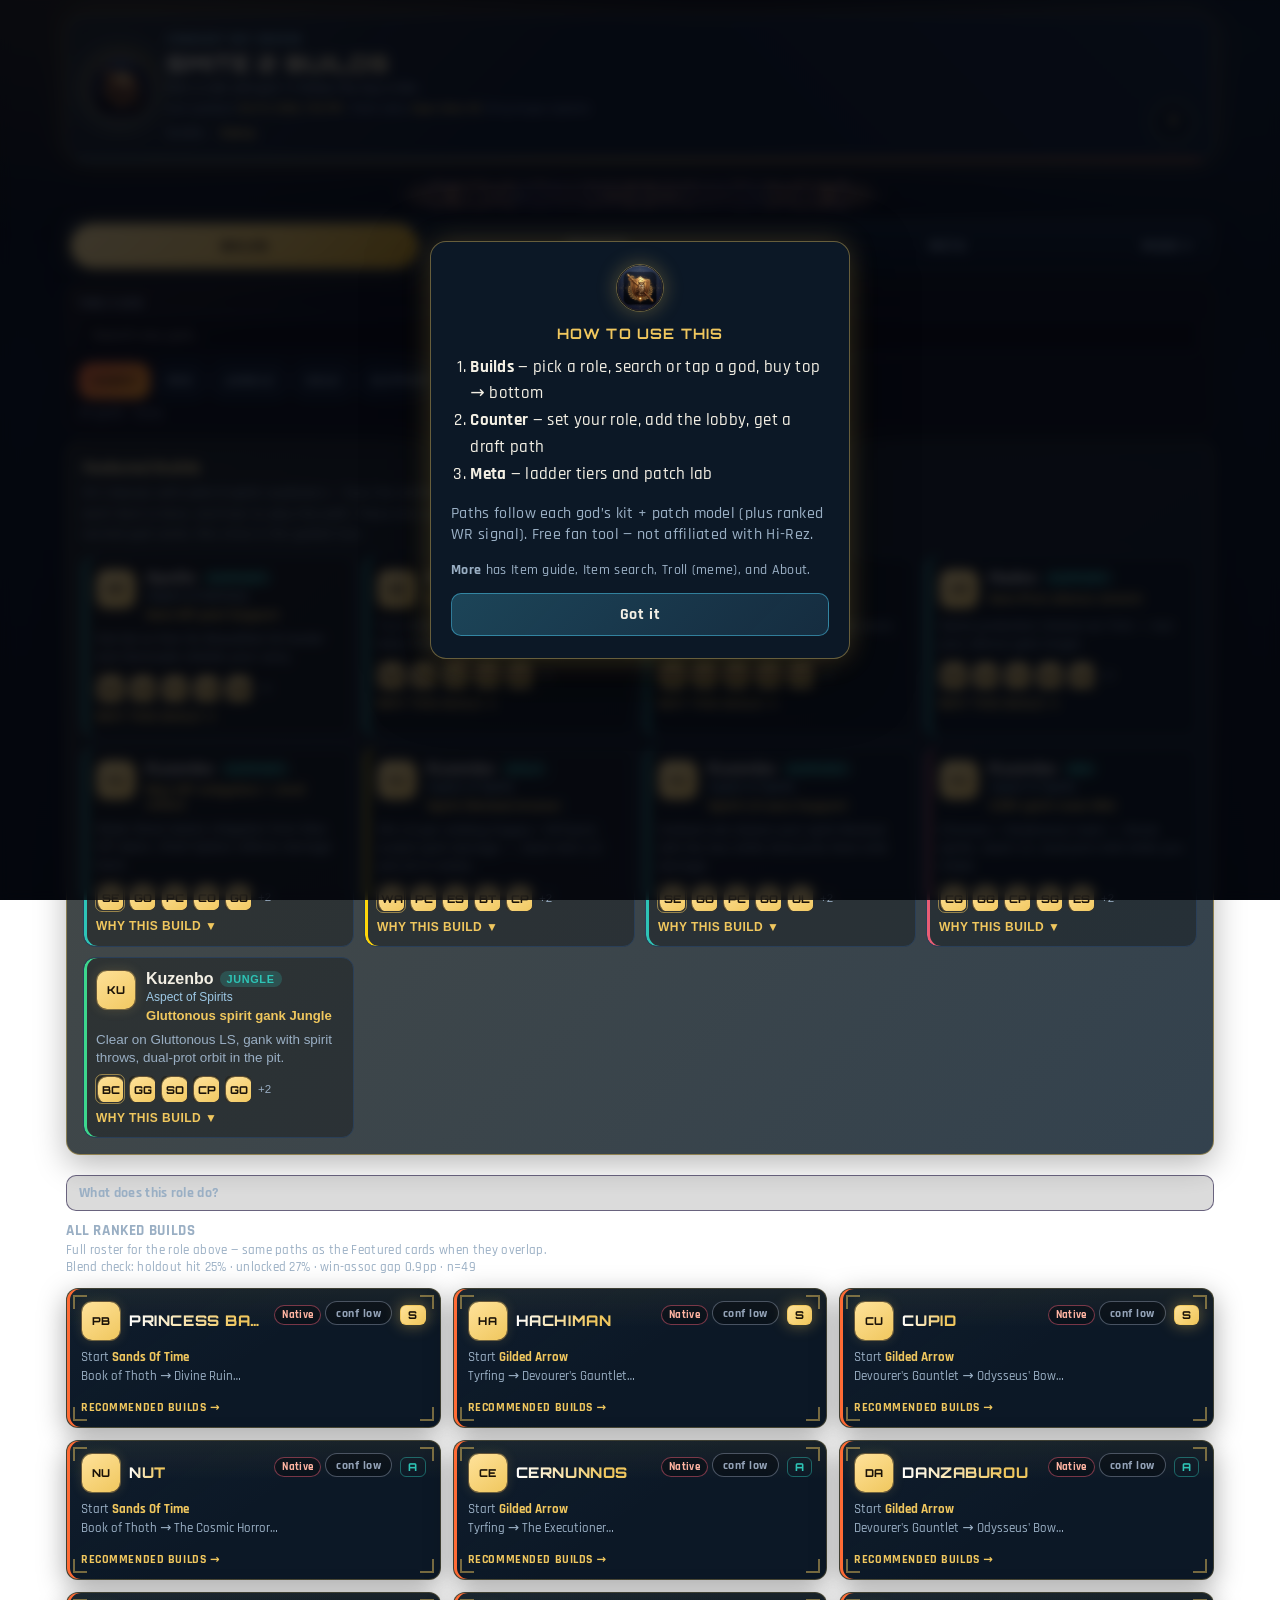
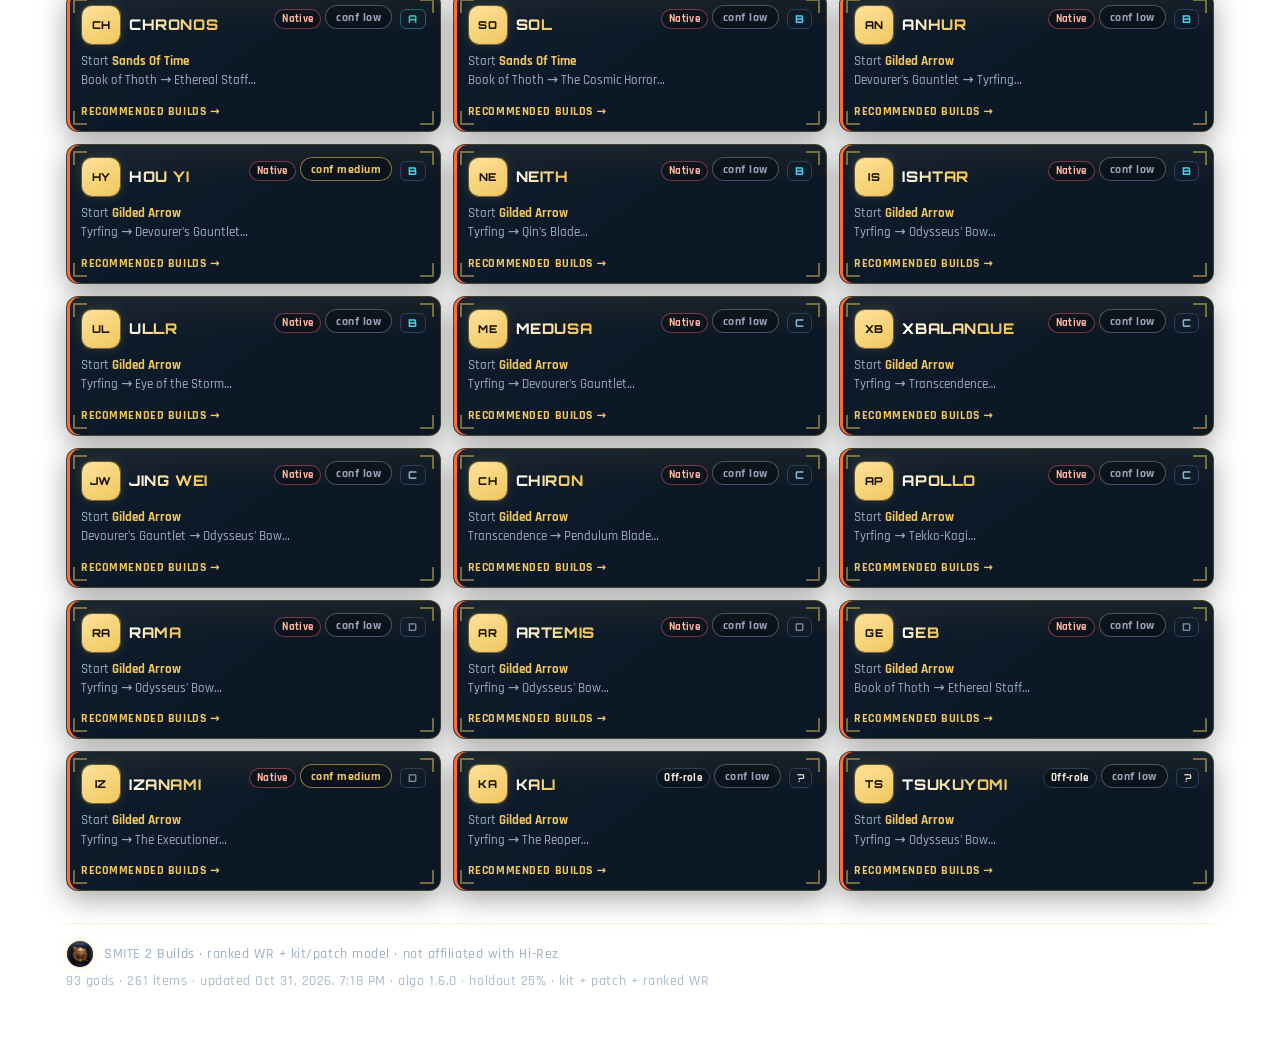
==== commit 3753228b: "Surface build confidence + blend calibration on the site Keep the stronger tracker inspiration snaps" ====
--- a/docs/index.html
+++ b/docs/index.html
@@ -31,8 +31,8 @@
           <p class="brand-kicker">Conquest buy orders</p>
           <h1>SMITE 2 Builds</h1>
           <p class="site-tagline">Pick a role and god → follow the buy order.</p>
-        <p class="site-updated" id="site-updated" data-exported-at="2026-10-31T19:11:43.286503+00:00" data-latest-patch="SMITE 2 Open Beta 46" title="Export timestamp (UTC): 2026-10-31T19:11:43.286503+00:00">
-          Last updated: <strong>Oct 31, 2026 7:11 PM UTC</strong> · Patch data: <strong>Open Beta 46</strong> (King Kappa Update)
+        <p class="site-updated" id="site-updated" data-exported-at="2026-10-31T19:18:12.588410+00:00" data-latest-patch="SMITE 2 Open Beta 46" title="Export timestamp (UTC): 2026-10-31T19:18:12.588410+00:00">
+          Last updated: <strong>Oct 31, 2026 7:18 PM UTC</strong> · Patch data: <strong>Open Beta 46</strong> (King Kappa Update)
         </p>
           <nav class="breadcrumbs" id="site-breadcrumbs" aria-label="Location" hidden>Builds</nav>
         </div>
--- a/docs/style.css
+++ b/docs/style.css
@@ -417,6 +417,31 @@
 }
 .pill.tier-S, .pill.s { border-color: rgba(255,214,10,0.5); color: var(--s); }
 .pill.hot { border-color: rgba(232,93,117,0.5); color: #ffb4a2; }
+.pill.conf-high {
+  border-color: rgba(61, 214, 140, 0.55);
+  color: #8ef0c0;
+}
+.pill.conf-med {
+  border-color: rgba(240, 199, 94, 0.55);
+  color: #f0c75e;
+}
+.pill.conf-low {
+  border-color: rgba(148, 163, 184, 0.45);
+  color: #94a3b8;
+}
+.build-meta.conf-row {
+  margin: 4px 0 8px;
+}
+.conf-rationale {
+  margin: 4px 0 8px;
+  font-size: 0.82rem;
+  line-height: 1.35;
+}
+.blend-cal-strip {
+  margin: 8px 0 0;
+  font-size: 0.8rem;
+  letter-spacing: 0.02em;
+}
 
 /* ----- Builds ----- */
 .build-line {
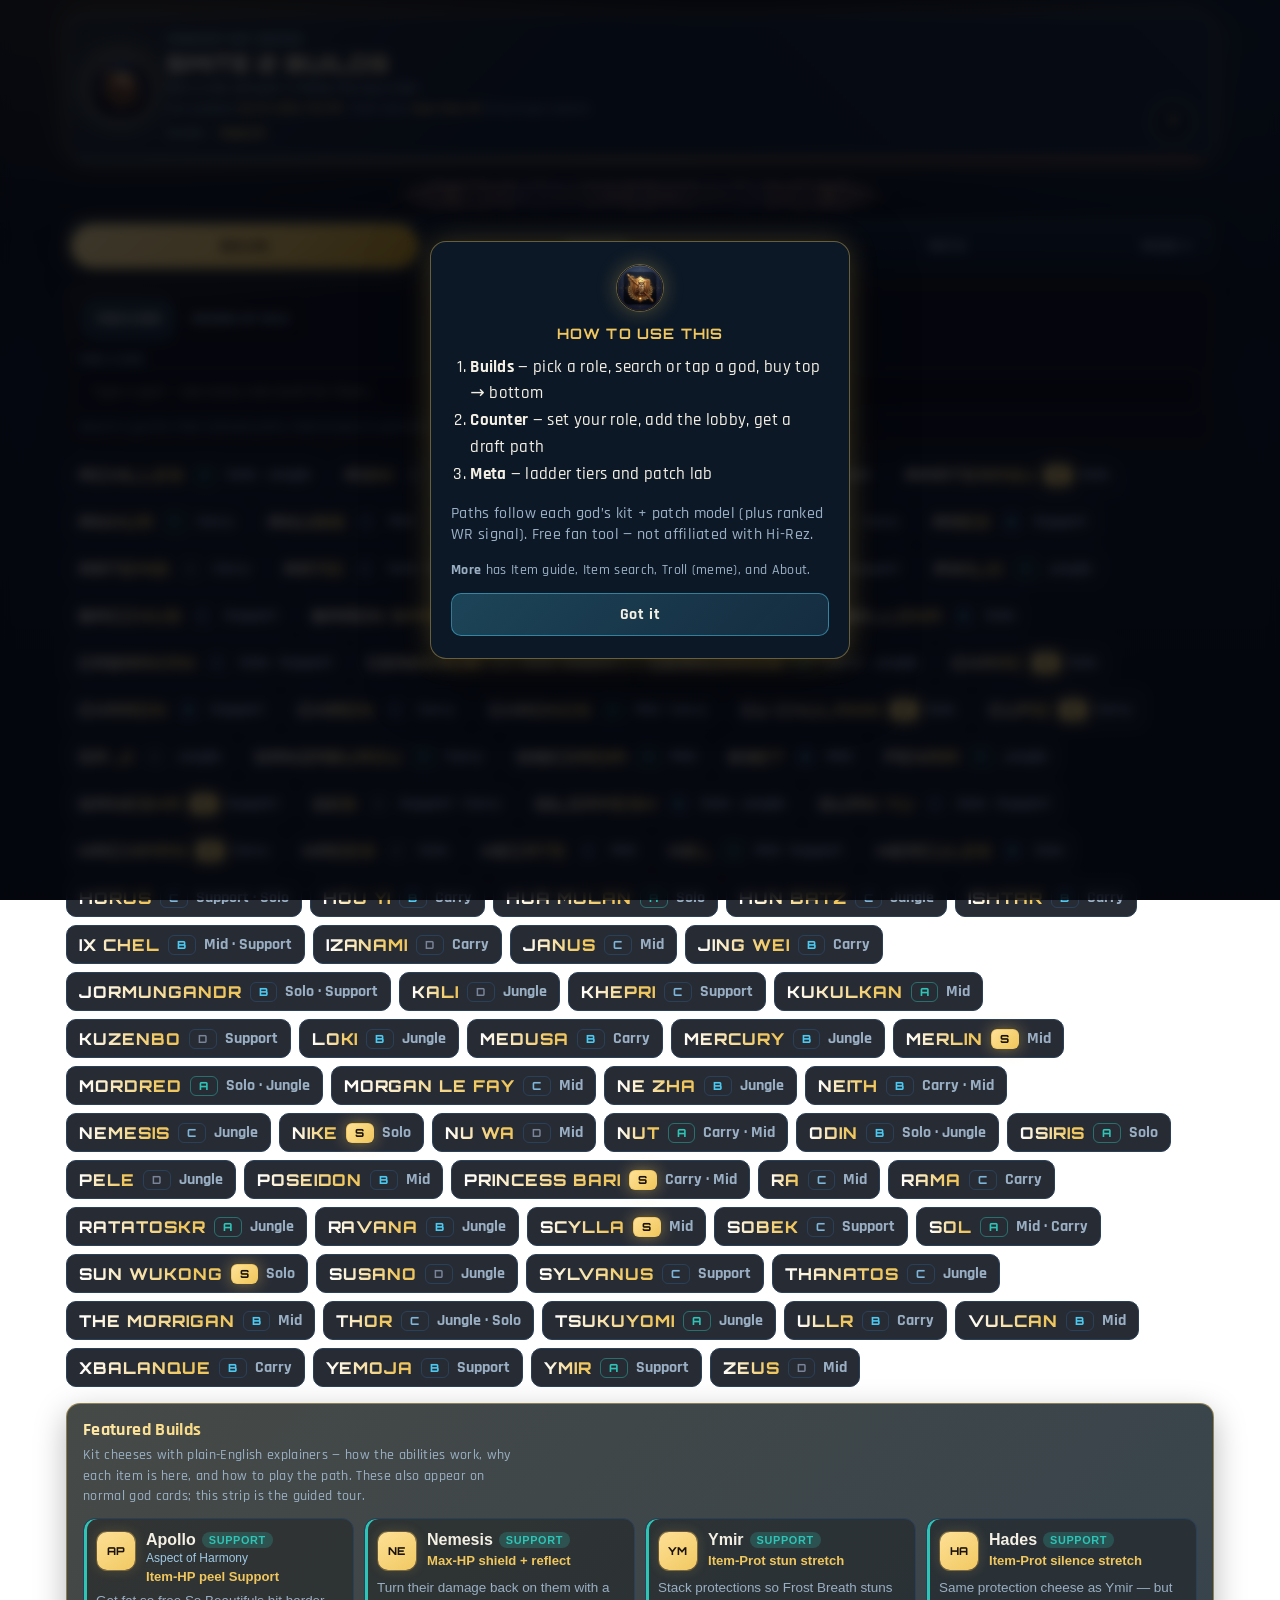
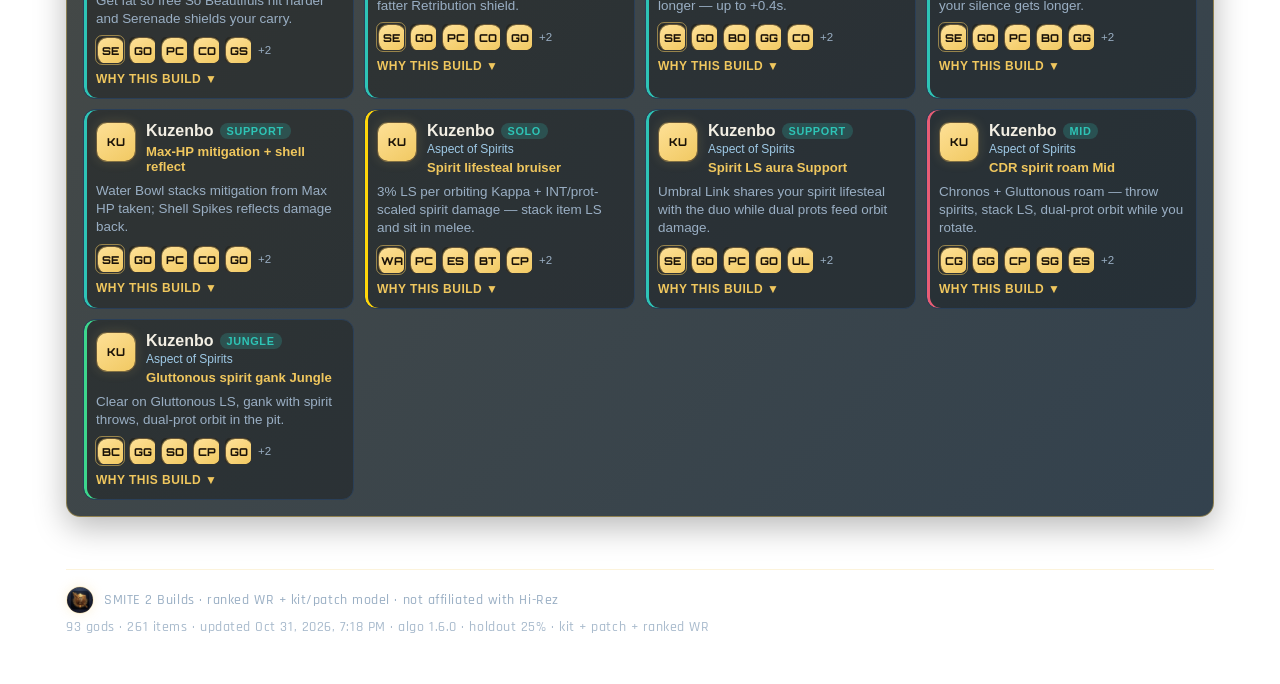
==== commit 2c7e6847: "Builds: god-first search by default Open Builds on Find a god (A–Z chips + search). Tap a god for ev" ====
--- a/docs/index.html
+++ b/docs/index.html
@@ -90,19 +90,36 @@
       <section id="panel-builds" class="panel active">
         <div id="builds-view-role">
           <div class="builds-sticky-role" id="builds-sticky-role">
+            <div class="builds-mode-toggle" role="group" aria-label="Builds view">
+              <button type="button" class="builds-mode-btn active" data-builds-mode="search" id="builds-mode-search">
+                Find a god
+              </button>
+              <button type="button" class="builds-mode-btn" data-builds-mode="role" id="builds-mode-role">
+                Browse by role
+              </button>
+            </div>
             <div class="builds-find-row">
-              <label class="builds-search-label" for="build-god-search">Find a god</label>
+              <label class="builds-search-label" for="build-god-search" id="builds-search-label">Find a god</label>
               <input
                 id="build-god-search"
                 type="search"
-                placeholder="Search any god…"
+                placeholder="Type a god — see every role build for them…"
                 autocomplete="off"
                 enterkeyhint="search"
               />
             </div>
-            <div class="toolbar role-pills" id="role-pills" role="group" aria-label="Role"></div>
-            <p class="builds-hint muted" id="build-god-count"></p>
-          </div>
+            <div class="builds-role-browse" id="builds-role-browse" hidden>
+              <div class="toolbar role-pills" id="role-pills" role="group" aria-label="Role"></div>
+              <p class="builds-hint muted" id="build-god-count"></p>
+            </div>
+            <p class="builds-hint muted" id="builds-god-home-hint">
+              Search a god for their tailored paths. Role browse is optional if you want ladder order by lane.
+            </p>
+          </div>
+
+          <div id="builds-god-home" class="builds-any-list" aria-label="All gods"></div>
+          <div id="builds-all-hits" class="builds-any-list" hidden></div>
+          <div id="builds-any-detail" class="builds-any-detail" hidden></div>
 
           <section
             id="featured-builds"
@@ -121,10 +138,7 @@
             <div id="featured-builds-detail" class="featured-builds-detail" hidden></div>
           </section>
 
-          <div id="builds-all-hits" class="builds-any-list" hidden></div>
-          <div id="builds-any-detail" class="builds-any-detail" hidden></div>
-
-          <details class="role-job-details" id="role-job-wrap">
+          <details class="role-job-details" id="role-job-wrap" hidden>
             <summary>What does this role do?</summary>
             <div class="card role-job" id="role-job">
               <h2>Pick a role above</h2>
@@ -132,11 +146,11 @@
             </div>
           </details>
 
-          <div class="builds-roster-label" id="builds-roster-label">
+          <div class="builds-roster-label" id="builds-roster-label" hidden>
             <h3>All ranked builds</h3>
             <p class="muted">Full roster for the role above — same paths as the Featured cards when they overlap.</p>
           </div>
-          <div id="build-gods" class="build-god-grid"></div>
+          <div id="build-gods" class="build-god-grid" hidden></div>
         </div>
         <!-- Hidden legacy search input kept for hash/JS compat -->
         <input id="builds-any-search" type="search" hidden tabindex="-1" aria-hidden="true" />
--- a/docs/style.css
+++ b/docs/style.css
@@ -1154,6 +1154,9 @@
 .build-god-grid[hidden],
 #builds-any-detail[hidden],
 #builds-all-hits[hidden],
+#builds-god-home[hidden],
+#builds-role-browse[hidden],
+#builds-roster-label[hidden],
 #role-job-wrap[hidden] {
   display: none !important;
 }
@@ -3385,7 +3388,7 @@
 }
 .breadcrumbs .bc-part { color: var(--muted); }
 
-/* Builds find bar — search + role pills */
+/* Builds find bar — god-first search + optional role browse */
 .builds-sticky-role {
   position: sticky;
   top: 0;
@@ -3397,6 +3400,47 @@
   background: rgba(10, 12, 20, 0.94);
   backdrop-filter: blur(10px);
   box-shadow: 0 8px 28px rgba(0, 0, 0, 0.35);
+}
+.builds-mode-toggle {
+  display: inline-flex;
+  flex-wrap: wrap;
+  gap: 6px;
+  margin: 0 0 10px;
+  padding: 4px;
+  border-radius: 12px;
+  background: rgba(0, 0, 0, 0.28);
+  border: 1px solid rgba(255, 255, 255, 0.06);
+}
+.builds-mode-btn {
+  font: inherit;
+  font-size: 0.82rem;
+  font-weight: 700;
+  letter-spacing: 0.04em;
+  text-transform: uppercase;
+  padding: 8px 12px;
+  min-height: 36px;
+  border-radius: 9px;
+  border: 1px solid transparent;
+  background: transparent;
+  color: var(--muted);
+  cursor: pointer;
+}
+.builds-mode-btn:hover {
+  color: var(--text);
+  border-color: rgba(255, 255, 255, 0.1);
+}
+.builds-mode-btn.active {
+  color: var(--text);
+  background: rgba(61, 126, 166, 0.28);
+  border-color: rgba(61, 126, 166, 0.55);
+  box-shadow: 0 0 12px rgba(61, 126, 166, 0.2);
+}
+.builds-role-browse {
+  margin-top: 4px;
+}
+.builds-god-path-blurb {
+  margin: 4px 0 10px;
+  font-size: 0.88rem;
 }
 .builds-find-row {
   display: flex;
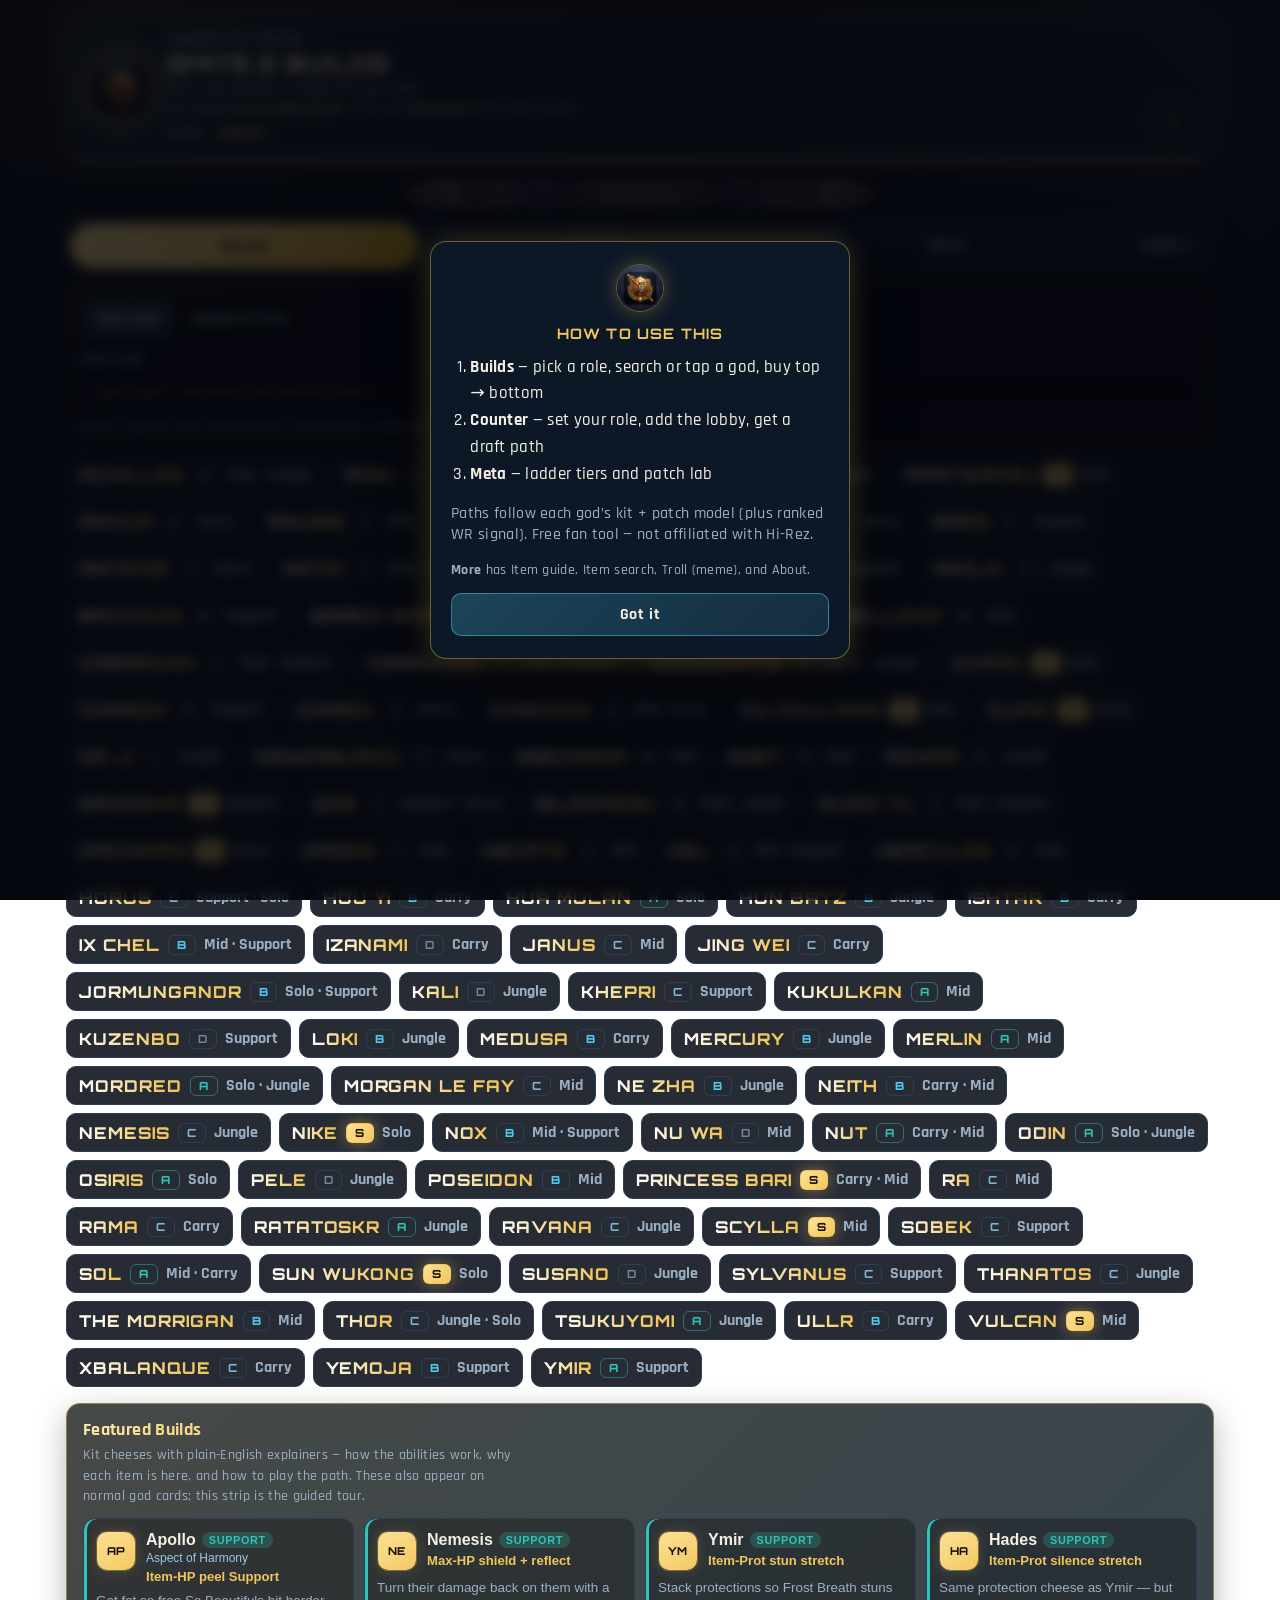
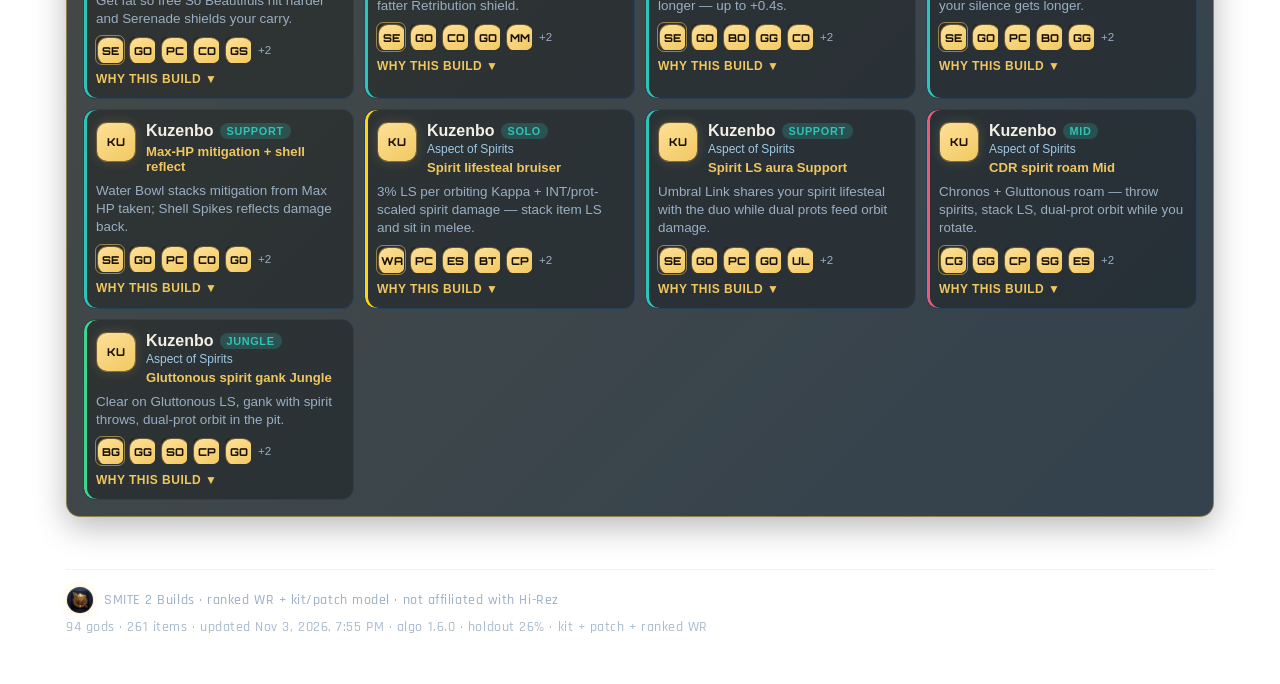
==== commit 16d8528c: "OB47 Night Update: Nox + Spirits identity fix + Izanami Sickle Full scrape already landed Nox (94 go" ====
--- a/docs/index.html
+++ b/docs/index.html
@@ -31,8 +31,8 @@
           <p class="brand-kicker">Conquest buy orders</p>
           <h1>SMITE 2 Builds</h1>
           <p class="site-tagline">Pick a role and god → follow the buy order.</p>
-        <p class="site-updated" id="site-updated" data-exported-at="2026-10-31T19:18:12.588410+00:00" data-latest-patch="SMITE 2 Open Beta 46" title="Export timestamp (UTC): 2026-10-31T19:18:12.588410+00:00">
-          Last updated: <strong>Oct 31, 2026 7:18 PM UTC</strong> · Patch data: <strong>Open Beta 46</strong> (King Kappa Update)
+        <p class="site-updated" id="site-updated" data-exported-at="2026-11-03T19:55:40.504407+00:00" data-latest-patch="SMITE 2 Open Beta 47" title="Export timestamp (UTC): 2026-11-03T19:55:40.504407+00:00">
+          Last updated: <strong>Nov 3, 2026 7:55 PM UTC</strong> · Patch data: <strong>Open Beta 47</strong> (The Night Update)
         </p>
           <nav class="breadcrumbs" id="site-breadcrumbs" aria-label="Location" hidden>Builds</nav>
         </div>
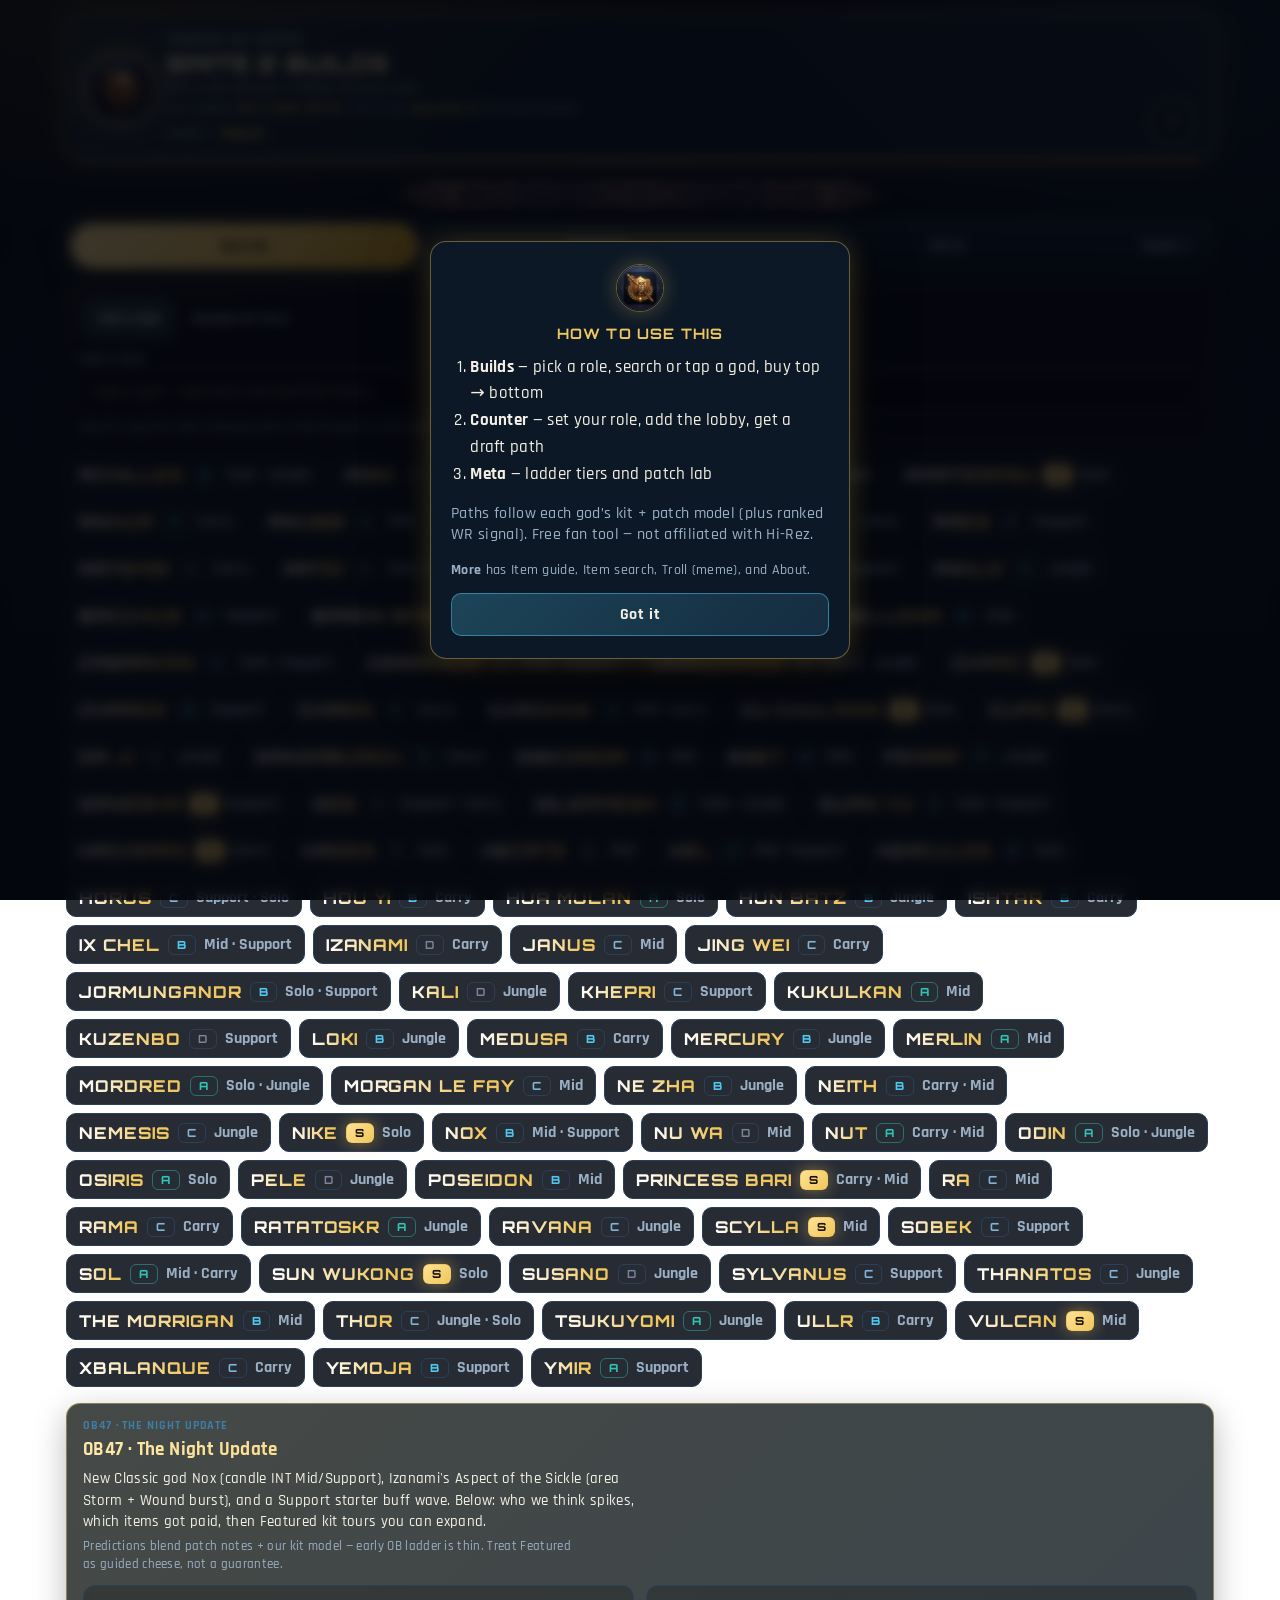
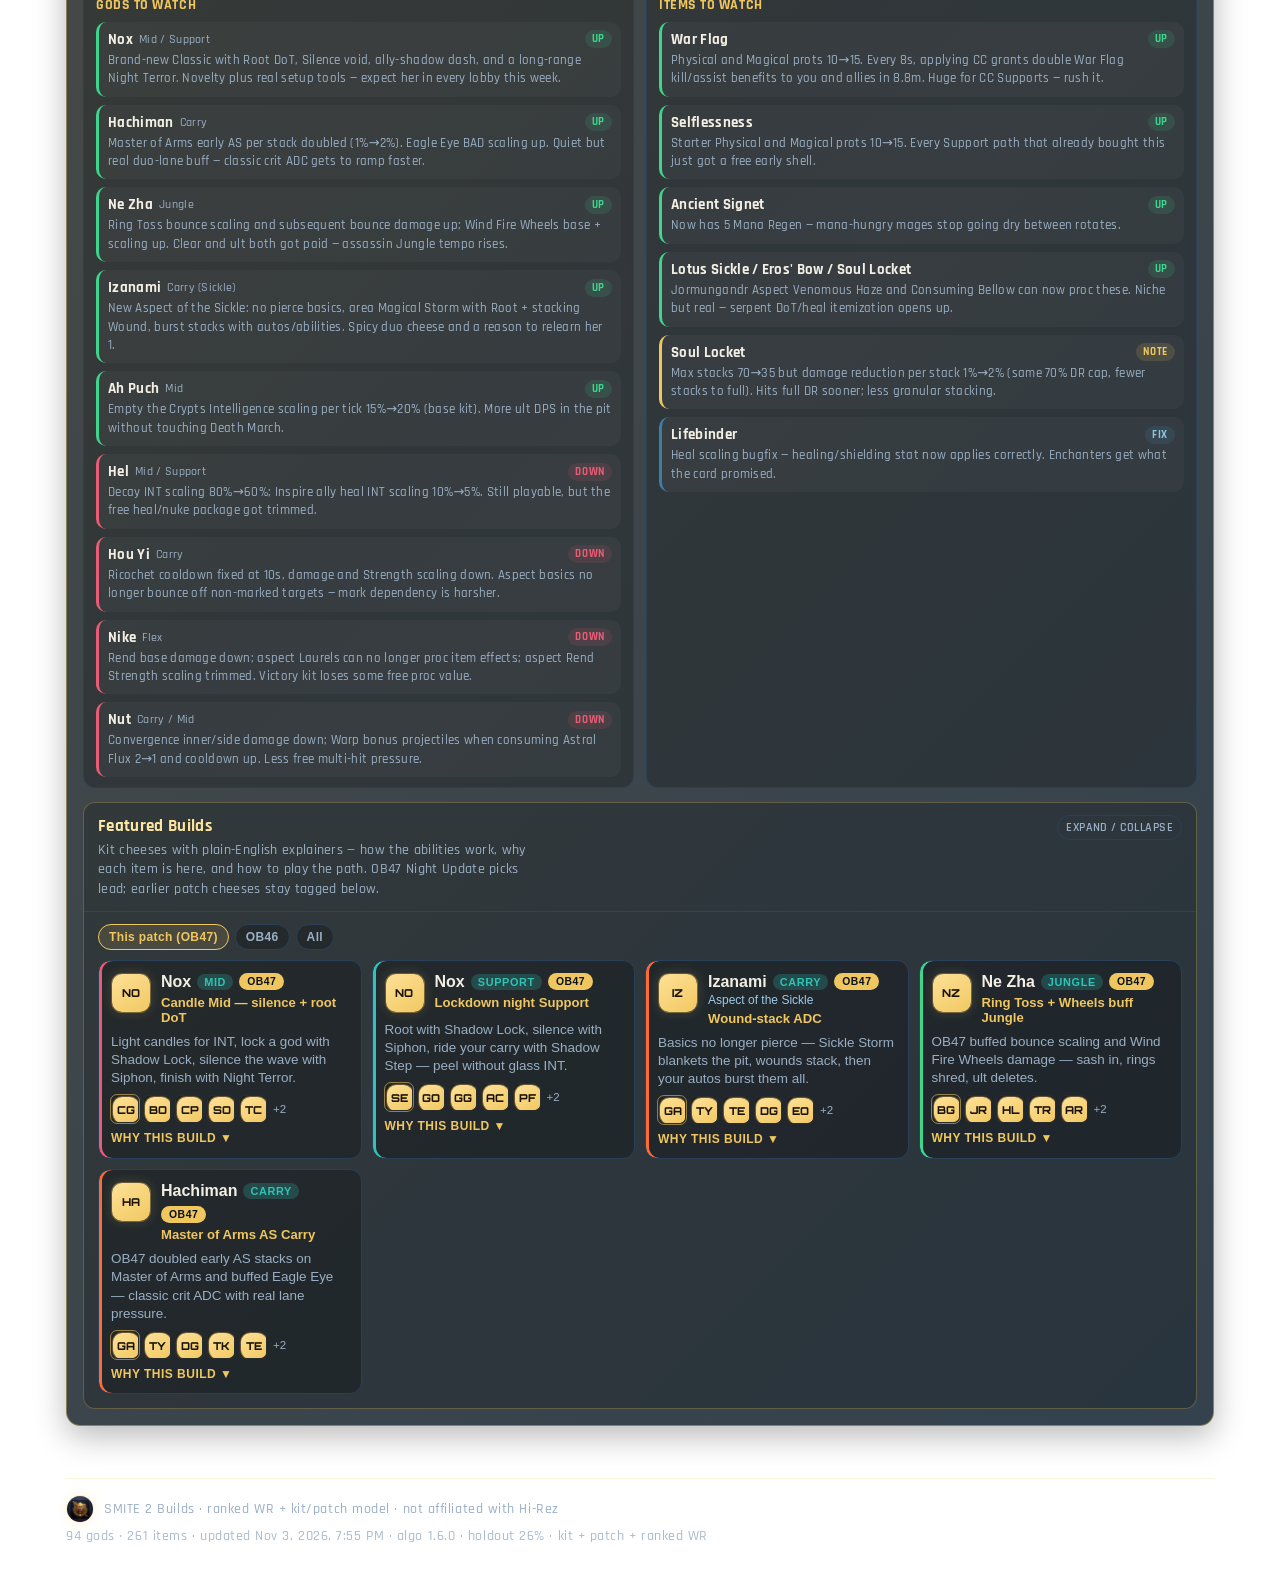
==== commit e53ca796: "Builds front page: OB47 patch overview + Night Update featured set Add patch-highlights (god/item pr" ====
--- a/docs/index.html
+++ b/docs/index.html
@@ -122,20 +122,53 @@
           <div id="builds-any-detail" class="builds-any-detail" hidden></div>
 
           <section
-            id="featured-builds"
-            class="featured-builds"
-            aria-labelledby="featured-builds-title"
+            id="patch-highlights"
+            class="patch-highlights"
+            aria-labelledby="patch-highlights-title"
+            hidden
           >
-            <div class="featured-builds-head">
-              <div>
-                <h2 id="featured-builds-title">Featured Builds</h2>
-                <p class="muted featured-builds-blurb" id="featured-builds-blurb">
-                  Kit cheeses with plain-English explainers.
-                </p>
-              </div>
-            </div>
-            <div id="featured-builds-grid" class="featured-builds-grid"></div>
-            <div id="featured-builds-detail" class="featured-builds-detail" hidden></div>
+            <div class="ph-head">
+              <p class="ph-kicker" id="patch-highlights-kicker">This patch</p>
+              <h2 id="patch-highlights-title">Patch overview</h2>
+              <p class="ph-summary" id="patch-highlights-summary"></p>
+              <p class="muted ph-disclaimer" id="patch-highlights-disclaimer"></p>
+            </div>
+            <div class="ph-grid">
+              <div class="ph-col">
+                <h3 class="ph-col-title">Gods to watch</h3>
+                <ul id="patch-gods-list" class="ph-list"></ul>
+              </div>
+              <div class="ph-col">
+                <h3 class="ph-col-title">Items to watch</h3>
+                <ul id="patch-items-list" class="ph-list"></ul>
+              </div>
+            </div>
+
+            <details
+              id="featured-builds"
+              class="featured-builds featured-builds-fold"
+              open
+            >
+              <summary class="featured-builds-summary">
+                <span class="featured-builds-summary-main">
+                  <span id="featured-builds-title">Featured Builds</span>
+                  <span class="muted featured-builds-blurb" id="featured-builds-blurb">
+                    Kit cheeses with plain-English explainers.
+                  </span>
+                </span>
+                <span class="featured-builds-summary-hint" aria-hidden="true">Expand / collapse</span>
+              </summary>
+              <div class="featured-builds-body">
+                <div
+                  class="featured-patch-filters"
+                  id="featured-patch-filters"
+                  role="group"
+                  aria-label="Featured patch filter"
+                ></div>
+                <div id="featured-builds-grid" class="featured-builds-grid"></div>
+                <div id="featured-builds-detail" class="featured-builds-detail" hidden></div>
+              </div>
+            </details>
           </section>
 
           <details class="role-job-details" id="role-job-wrap" hidden>
--- a/docs/style.css
+++ b/docs/style.css
@@ -4745,8 +4745,8 @@
   }
 }
 
-/* ----- Featured Builds (kit cheese explainers) ----- */
-.featured-builds {
+/* ----- Patch highlights + Featured Builds ----- */
+.patch-highlights {
   margin: 0 0 1.25rem;
   padding: 14px 16px 16px;
   border-radius: 14px;
@@ -4756,33 +4756,229 @@
     rgba(7, 17, 28, 0.82);
   box-shadow: 0 10px 32px rgba(0, 0, 0, 0.28);
 }
-.featured-builds-head {
-  display: flex;
-  flex-wrap: wrap;
-  align-items: flex-start;
-  justify-content: space-between;
-  gap: 10px;
-  margin-bottom: 12px;
-}
-.featured-builds-head h2 {
+.patch-highlights[hidden] { display: none !important; }
+.ph-head { margin-bottom: 12px; }
+.ph-kicker {
   margin: 0 0 4px;
-  font-size: 1.15rem;
+  font-size: 0.72rem;
+  font-weight: 700;
+  letter-spacing: 0.08em;
+  text-transform: uppercase;
+  color: var(--accent2, #3d7ea6);
+}
+.ph-head h2 {
+  margin: 0 0 6px;
+  font-size: 1.2rem;
   letter-spacing: 0.02em;
   background: linear-gradient(90deg, #ffe9a8, #f0c75e, #8ec5e0);
   -webkit-background-clip: text;
   background-clip: text;
   color: transparent;
 }
+.ph-summary {
+  margin: 0 0 6px;
+  max-width: 72ch;
+  font-size: 0.92rem;
+  line-height: 1.45;
+  color: var(--text);
+}
+.ph-disclaimer {
+  margin: 0;
+  max-width: 72ch;
+  font-size: 0.8rem;
+  line-height: 1.35;
+}
+.ph-grid {
+  display: grid;
+  grid-template-columns: 1fr 1fr;
+  gap: 12px;
+  margin-bottom: 14px;
+}
+.ph-col {
+  padding: 10px 12px;
+  border-radius: 12px;
+  border: 1px solid var(--border);
+  background: rgba(0, 0, 0, 0.22);
+}
+.ph-col-title {
+  margin: 0 0 8px;
+  font-size: 0.85rem;
+  letter-spacing: 0.04em;
+  text-transform: uppercase;
+  color: var(--accent, #f0c75e);
+}
+.ph-list {
+  list-style: none;
+  margin: 0;
+  padding: 0;
+  display: flex;
+  flex-direction: column;
+  gap: 8px;
+}
+.ph-row {
+  padding: 8px 9px;
+  border-radius: 10px;
+  border-left: 3px solid var(--accent2, #3d7ea6);
+  background: rgba(255, 255, 255, 0.03);
+}
+.ph-row.lean-up { border-left-color: #3dd68c; }
+.ph-row.lean-down { border-left-color: #e85d75; }
+.ph-row.lean-fix { border-left-color: #3d7ea6; }
+.ph-row.lean-mixed { border-left-color: #f0c75e; }
+.ph-row-top {
+  display: flex;
+  flex-wrap: wrap;
+  align-items: center;
+  gap: 6px;
+  margin-bottom: 3px;
+}
+.ph-row-top strong { font-size: 0.92rem; }
+.ph-role {
+  font-size: 0.72rem;
+  color: var(--muted);
+}
+.ph-lean {
+  margin-left: auto;
+  font-size: 0.68rem;
+  font-weight: 700;
+  letter-spacing: 0.06em;
+  text-transform: uppercase;
+  padding: 2px 7px;
+  border-radius: 999px;
+  background: rgba(255, 255, 255, 0.06);
+}
+.ph-row.lean-up .ph-lean { color: #3dd68c; background: rgba(61, 214, 140, 0.12); }
+.ph-row.lean-down .ph-lean { color: #e85d75; background: rgba(232, 93, 117, 0.12); }
+.ph-row.lean-fix .ph-lean { color: #8ec5e0; background: rgba(61, 126, 166, 0.18); }
+.ph-row.lean-mixed .ph-lean { color: #f0c75e; background: rgba(240, 199, 94, 0.14); }
+.ph-row p {
+  margin: 0;
+  font-size: 0.82rem;
+  line-height: 1.4;
+  color: var(--muted);
+}
+
+.featured-builds {
+  margin: 0;
+  padding: 0;
+  border: none;
+  background: transparent;
+  box-shadow: none;
+}
+.featured-builds-fold {
+  border-radius: 12px;
+  border: 1px solid color-mix(in srgb, var(--accent, #f0c75e) 28%, transparent);
+  background: rgba(0, 0, 0, 0.2);
+}
+.featured-builds-fold > summary {
+  list-style: none;
+  cursor: pointer;
+  display: flex;
+  flex-wrap: wrap;
+  align-items: flex-start;
+  justify-content: space-between;
+  gap: 8px 12px;
+  padding: 12px 14px;
+  user-select: none;
+}
+.featured-builds-fold > summary::-webkit-details-marker { display: none; }
+.featured-builds-summary-main {
+  display: flex;
+  flex-direction: column;
+  gap: 4px;
+  min-width: 0;
+  flex: 1;
+}
+.featured-builds-summary-main #featured-builds-title {
+  font-size: 1.05rem;
+  font-weight: 700;
+  letter-spacing: 0.02em;
+  background: linear-gradient(90deg, #ffe9a8, #f0c75e, #8ec5e0);
+  -webkit-background-clip: text;
+  background-clip: text;
+  color: transparent;
+}
 .featured-builds-blurb {
   margin: 0;
   max-width: 62ch;
+  font-size: 0.86rem;
+  line-height: 1.4;
+}
+.featured-builds-summary-hint {
+  font-size: 0.72rem;
+  font-weight: 600;
+  letter-spacing: 0.04em;
+  text-transform: uppercase;
+  color: var(--muted);
+  padding: 4px 8px;
+  border-radius: 999px;
+  border: 1px solid var(--border);
+  flex-shrink: 0;
+}
+.featured-builds-fold[open] .featured-builds-summary-hint::after {
+  content: none;
+}
+.featured-builds-body {
+  padding: 0 14px 14px;
+  border-top: 1px solid rgba(255, 255, 255, 0.06);
+}
+.featured-patch-filters {
+  display: flex;
+  flex-wrap: wrap;
+  gap: 6px;
+  margin: 12px 0 10px;
+}
+.featured-patch-filters[hidden] { display: none !important; }
+.featured-filter-btn {
+  font-size: 0.75rem;
+  font-weight: 700;
+  letter-spacing: 0.03em;
+  padding: 5px 10px;
+  border-radius: 999px;
+  border: 1px solid var(--border);
+  background: rgba(0, 0, 0, 0.25);
+  color: var(--muted);
+  cursor: pointer;
+}
+.featured-filter-btn:hover {
+  border-color: color-mix(in srgb, var(--accent) 45%, transparent);
+  color: var(--text);
+}
+.featured-filter-btn.active {
+  border-color: var(--accent, #f0c75e);
+  color: var(--accent, #f0c75e);
+  background: rgba(240, 199, 94, 0.12);
+}
+.featured-empty {
+  margin: 8px 0 0;
   font-size: 0.9rem;
-  line-height: 1.4;
-}
+}
+.fc-patch {
+  font-size: 0.65rem;
+  font-weight: 700;
+  letter-spacing: 0.05em;
+  text-transform: uppercase;
+  padding: 2px 7px;
+  border-radius: 999px;
+  border: 1px solid transparent;
+}
+.fc-patch.is-current {
+  color: #07111c;
+  background: var(--accent, #f0c75e);
+}
+.fc-patch.is-archive {
+  color: #9ec9e6;
+  border-color: rgba(61, 126, 166, 0.55);
+  background: rgba(61, 126, 166, 0.14);
+}
+.fd-patch-row { margin: 2px 0 4px; }
 .featured-builds-grid {
   display: grid;
   grid-template-columns: repeat(auto-fill, minmax(240px, 1fr));
   gap: 10px;
+}
+@media (max-width: 820px) {
+  .ph-grid { grid-template-columns: 1fr; }
 }
 .featured-card {
   display: flex;
@@ -5042,7 +5238,7 @@
   font-size: 0.82rem;
 }
 @media (max-width: 860px) {
-  .featured-builds {
+  .patch-highlights {
     padding: 12px;
   }
   .featured-builds-grid {
@@ -5119,10 +5315,11 @@
   filter: sepia(0.25) saturate(1.2) hue-rotate(-12deg) brightness(1.05);
   opacity: 0.62;
 }
-.featured-builds {
+.patch-highlights {
   border-color: color-mix(in srgb, var(--gold) 45%, transparent);
 }
-.featured-builds-head h2 {
+.ph-head h2,
+.featured-builds-summary-main #featured-builds-title {
   background: linear-gradient(90deg, #ffe9a8, #f0c75e 55%, #8ec5e0) !important;
   -webkit-background-clip: text !important;
   background-clip: text !important;
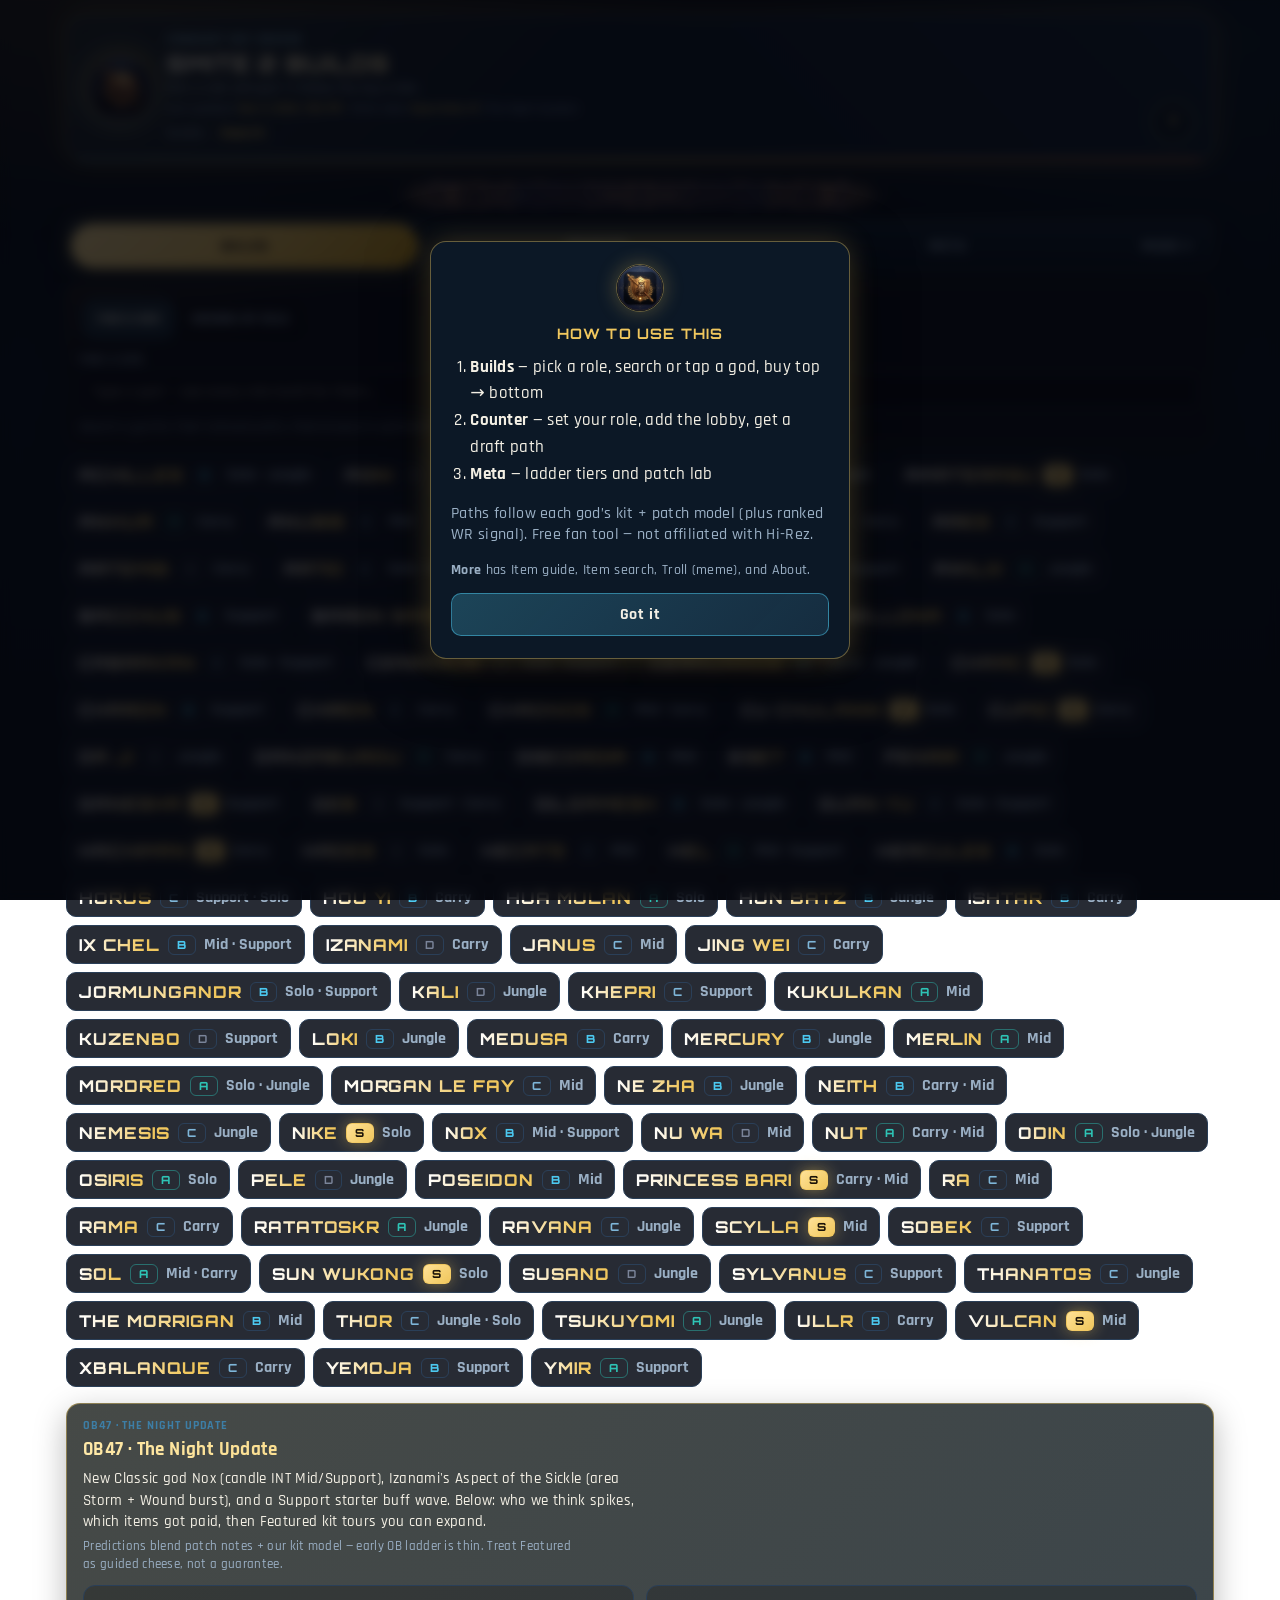
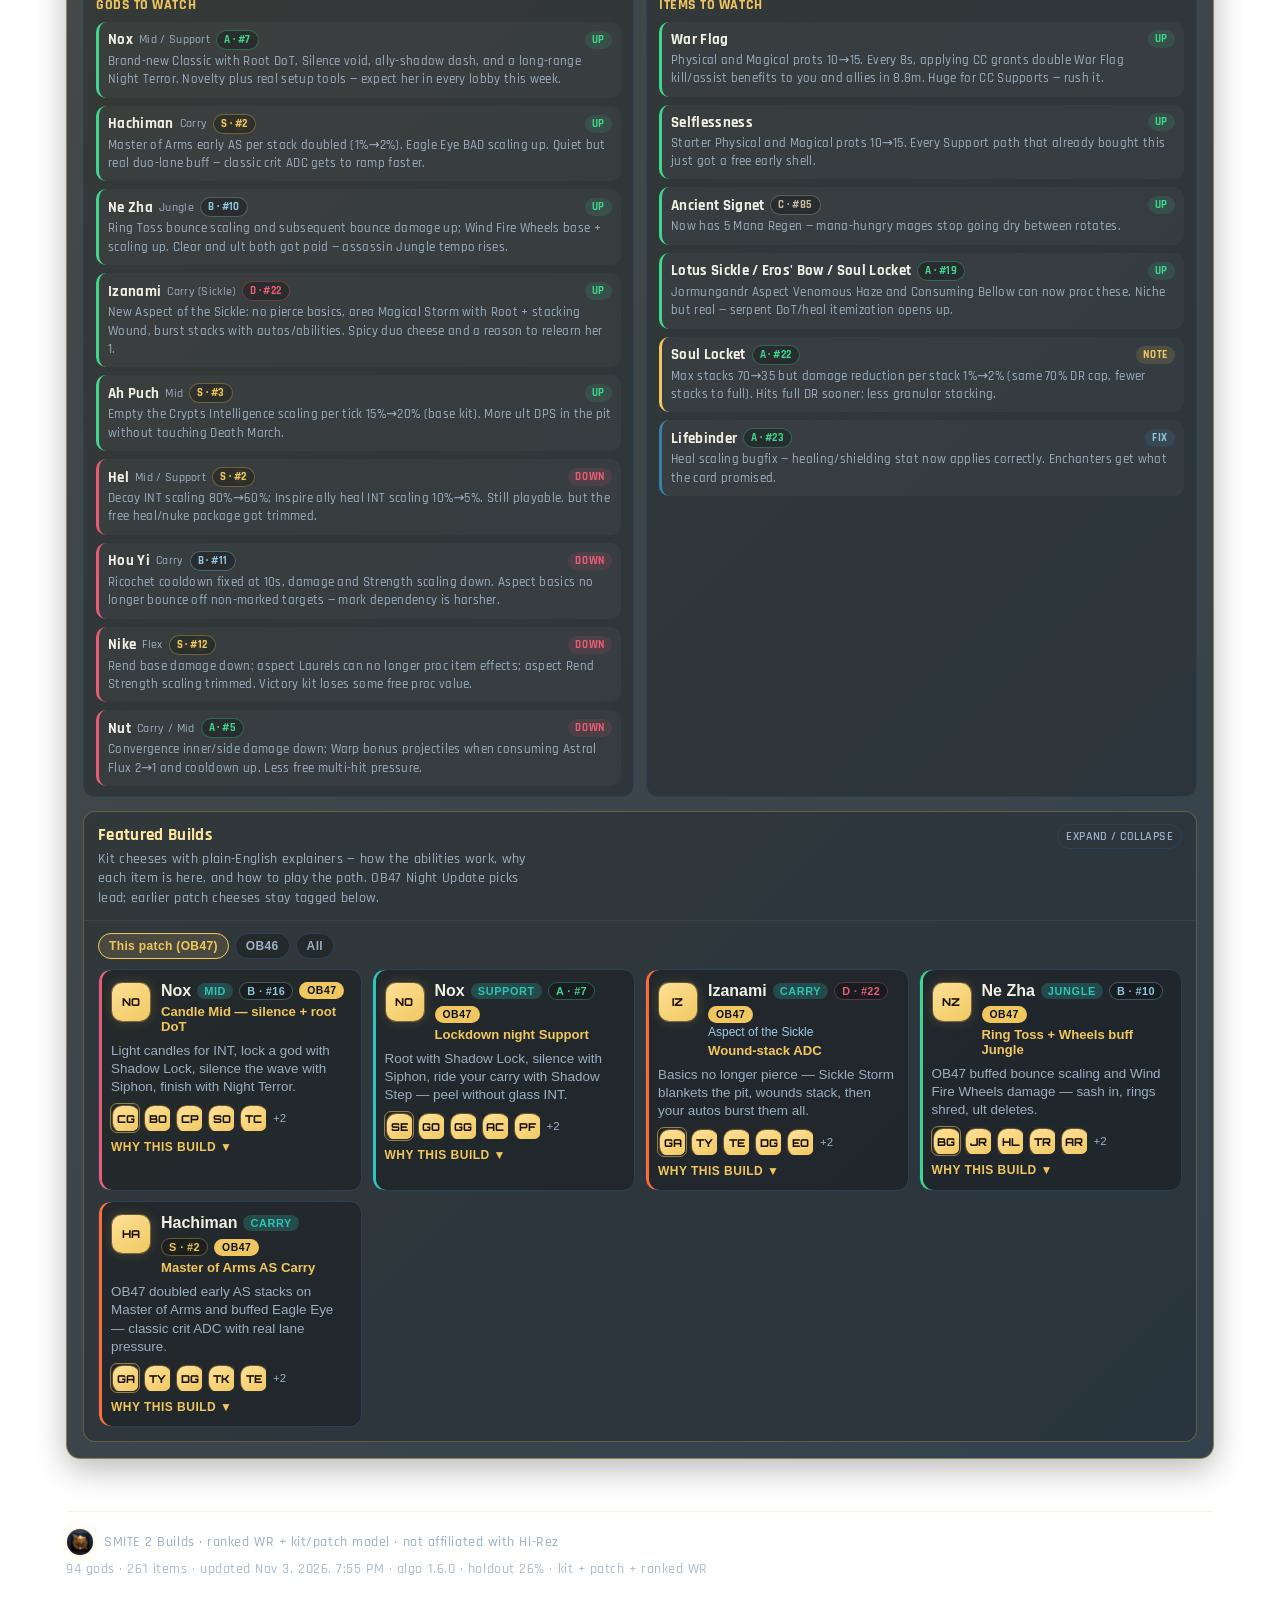
==== commit 1124363a: "Meta: share OB47 Night Update overview with Builds + tier badges Surface the same patch god/item pre" ====
--- a/docs/index.html
+++ b/docs/index.html
@@ -431,6 +431,7 @@
           <button type="button" class="meta-sub-btn" data-meta-view="guide">Item guide</button>
         </div>
         <p class="step-label">Tier list — who looks strong this patch (not a full build guide)</p>
+        <div id="meta-ladder-banner" class="meta-ladder-banner" hidden></div>
         <div class="toolbar">
           <label>Scope
             <select id="tier-scope"></select>
@@ -525,9 +526,35 @@
             Role staples, answer-item coverage, patch trajectories, and situational flex — kit + patch model with ranked WR signal.
             Builds are generated here (not copied from other sites).
           </p>
+          <section
+            id="meta-patch-highlights"
+            class="patch-highlights meta-patch-highlights"
+            aria-labelledby="meta-ph-title"
+            hidden
+          >
+            <div class="ph-head">
+              <p class="ph-kicker" id="meta-ph-kicker">This patch</p>
+              <h3 id="meta-ph-title">Patch overview</h3>
+              <p class="ph-summary" id="meta-ph-summary"></p>
+              <p class="muted ph-disclaimer" id="meta-ph-disclaimer"></p>
+            </div>
+            <div class="ph-grid">
+              <div class="ph-col">
+                <h4 class="ph-col-title">Gods to watch</h4>
+                <ul id="meta-ph-gods-list" class="ph-list"></ul>
+              </div>
+              <div class="ph-col">
+                <h4 class="ph-col-title">Items to watch</h4>
+                <ul id="meta-ph-items-list" class="ph-list"></ul>
+              </div>
+            </div>
+            <p class="muted meta-ph-tier-note">
+              Tier letters are the same ladder as Meta → Ladder and Builds role boards.
+            </p>
+          </section>
           <p class="meta-guide-jump">
-            <a href="#meta/guide" class="btn-secondary meta-guide-cta">New items explained →</a>
-            <span class="muted">Lotus Sickle, Soul Locket, heal remakes — plain English.</span>
+            <a href="#meta/guide" class="btn-secondary meta-guide-cta">Night Update items explained →</a>
+            <span class="muted">War Flag, Selflessness, Sickle / Locket / Lifebinder — plain English.</span>
           </p>
           <div id="meta-lab-themes" class="meta-themes"></div>
 
@@ -570,7 +597,7 @@
 
           <h3 id="item-guide-heading">Items explained (simple English)</h3>
           <p class="muted" id="meta-guide-disclaimer">
-            What it does, when to buy, when to skip — OB43–OB45 enchanter and answer items.
+            What it does, when to buy, when to skip — OB43–OB47 Night Update starters, enchanters, and answer items.
           </p>
           <div id="meta-guide-featured" class="meta-guide-featured" hidden></div>
           <div class="toolbar meta-guide-toolbar">
--- a/docs/style.css
+++ b/docs/style.css
@@ -4837,6 +4837,82 @@
   font-size: 0.72rem;
   color: var(--muted);
 }
+.ph-tier {
+  font-size: 0.68rem;
+  font-weight: 800;
+  letter-spacing: 0.04em;
+  text-transform: uppercase;
+  padding: 2px 7px;
+  border-radius: 999px;
+  border: 1px solid color-mix(in srgb, currentColor 35%, transparent);
+  background: rgba(0, 0, 0, 0.28);
+  white-space: nowrap;
+}
+.ph-tier.tier-S { color: #f0c75e; }
+.ph-tier.tier-A { color: #3dd68c; }
+.ph-tier.tier-B { color: #8ec5e0; }
+.ph-tier.tier-C { color: #c9b8a0; }
+.ph-tier.tier-D { color: #e85d75; }
+.fc-name-row .ph-tier,
+.fd-patch-row .ph-tier {
+  margin-left: 0;
+}
+.meta-patch-highlights {
+  margin: 12px 0 16px;
+}
+.meta-ph-tier-note {
+  margin: 0;
+  font-size: 0.78rem;
+}
+.meta-ladder-banner {
+  display: grid;
+  grid-template-columns: minmax(0, 1.4fr) minmax(0, 1fr);
+  gap: 12px;
+  align-items: start;
+  margin: 0 0 14px;
+  padding: 12px 14px;
+  border-radius: 14px;
+  border: 1px solid color-mix(in srgb, var(--accent, #f0c75e) 35%, transparent);
+  background:
+    linear-gradient(120deg, rgba(240, 199, 94, 0.08), rgba(61, 126, 166, 0.1)),
+    rgba(7, 17, 28, 0.78);
+}
+.meta-ladder-banner[hidden] { display: none !important; }
+.meta-banner-copy .ph-kicker { margin-bottom: 2px; }
+.meta-banner-copy strong {
+  display: block;
+  margin-bottom: 4px;
+  font-size: 1.02rem;
+}
+.meta-banner-copy p { margin: 0; max-width: 62ch; }
+.meta-banner-chips {
+  display: flex;
+  flex-wrap: wrap;
+  gap: 8px;
+  justify-content: flex-end;
+}
+.meta-banner-chip {
+  display: inline-flex;
+  align-items: center;
+  gap: 6px;
+  padding: 6px 10px;
+  border-radius: 999px;
+  border: 1px solid var(--border);
+  background: rgba(0, 0, 0, 0.28);
+  color: var(--text);
+  cursor: pointer;
+  font: inherit;
+}
+.meta-banner-chip:hover {
+  border-color: color-mix(in srgb, var(--accent, #f0c75e) 55%, transparent);
+}
+.meta-banner-name { font-weight: 650; font-size: 0.85rem; }
+@media (max-width: 820px) {
+  .meta-ladder-banner {
+    grid-template-columns: 1fr;
+  }
+  .meta-banner-chips { justify-content: flex-start; }
+}
 .ph-lean {
   margin-left: auto;
   font-size: 0.68rem;
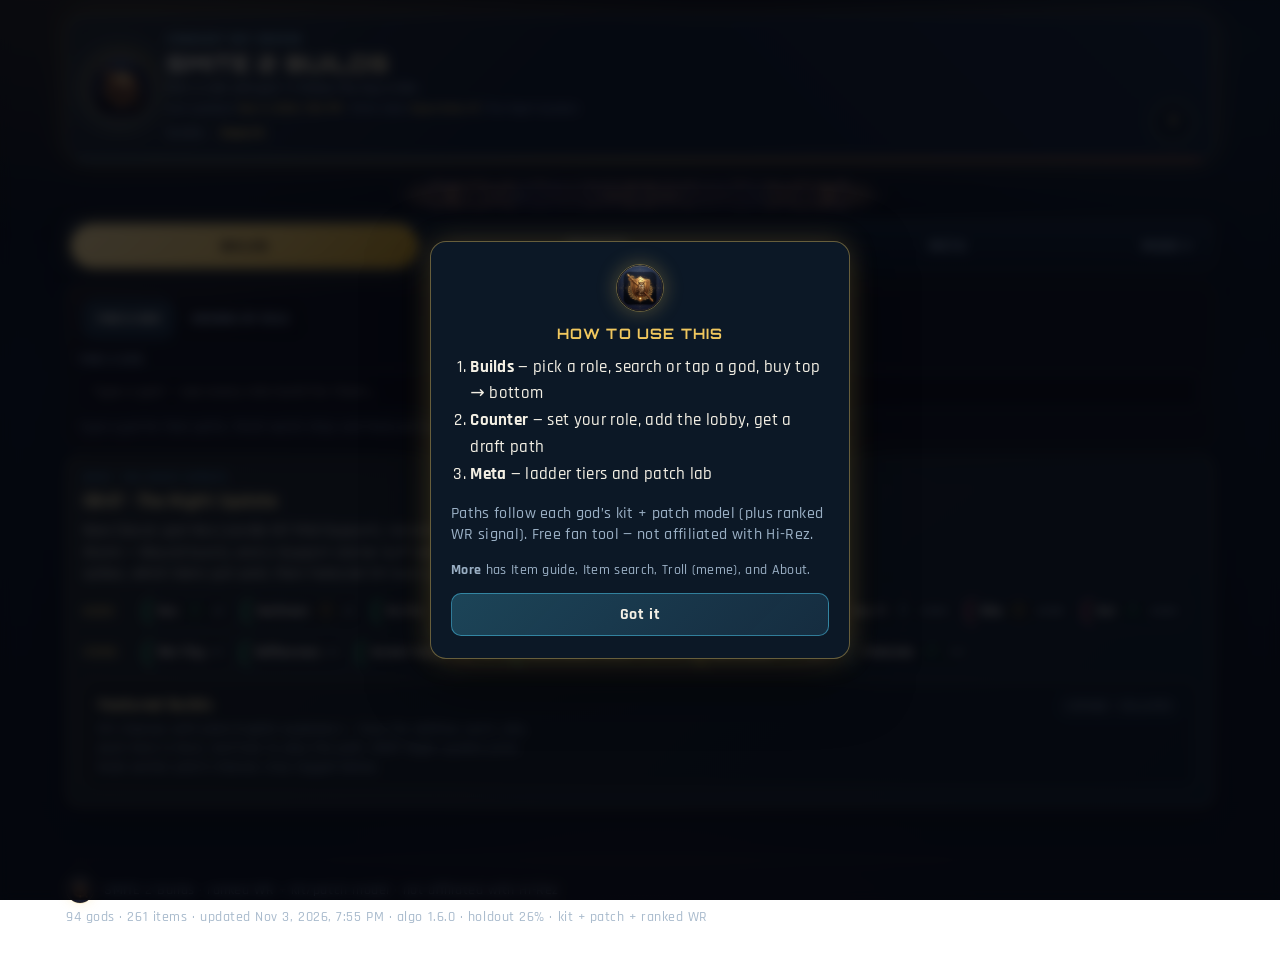
==== commit bf9b8b0d: "Builds home: seamless patch chips, no A–Z god wall Replace the long god/item watch lists with compac" ====
--- a/docs/index.html
+++ b/docs/index.html
@@ -113,17 +113,13 @@
               <p class="builds-hint muted" id="build-god-count"></p>
             </div>
             <p class="builds-hint muted" id="builds-god-home-hint">
-              Search a god for their tailored paths. Role browse is optional if you want ladder order by lane.
+              Type a god for their paths. Patch watch chips and Featured builds sit below — no full roster until you search.
             </p>
           </div>
-
-          <div id="builds-god-home" class="builds-any-list" aria-label="All gods"></div>
-          <div id="builds-all-hits" class="builds-any-list" hidden></div>
-          <div id="builds-any-detail" class="builds-any-detail" hidden></div>
 
           <section
             id="patch-highlights"
-            class="patch-highlights"
+            class="patch-highlights patch-highlights-compact"
             aria-labelledby="patch-highlights-title"
             hidden
           >
@@ -131,23 +127,26 @@
               <p class="ph-kicker" id="patch-highlights-kicker">This patch</p>
               <h2 id="patch-highlights-title">Patch overview</h2>
               <p class="ph-summary" id="patch-highlights-summary"></p>
-              <p class="muted ph-disclaimer" id="patch-highlights-disclaimer"></p>
-            </div>
-            <div class="ph-grid">
-              <div class="ph-col">
-                <h3 class="ph-col-title">Gods to watch</h3>
-                <ul id="patch-gods-list" class="ph-list"></ul>
-              </div>
-              <div class="ph-col">
-                <h3 class="ph-col-title">Items to watch</h3>
-                <ul id="patch-items-list" class="ph-list"></ul>
-              </div>
-            </div>
+              <p class="muted ph-disclaimer" id="patch-highlights-disclaimer" hidden></p>
+            </div>
+            <div class="ph-compact-body">
+              <div class="ph-chip-block">
+                <span class="ph-chip-label">Gods</span>
+                <div id="patch-gods-chips" class="ph-chips" role="group" aria-label="Gods to watch"></div>
+              </div>
+              <div class="ph-chip-block">
+                <span class="ph-chip-label">Items</span>
+                <div id="patch-items-chips" class="ph-chips" role="group" aria-label="Items to watch"></div>
+              </div>
+              <div id="patch-chip-detail" class="ph-chip-detail" hidden></div>
+            </div>
+            <!-- Kept for Meta-style fill helpers / a11y fallback; empty on Builds compact home -->
+            <ul id="patch-gods-list" class="ph-list" hidden></ul>
+            <ul id="patch-items-list" class="ph-list" hidden></ul>
 
             <details
               id="featured-builds"
               class="featured-builds featured-builds-fold"
-              open
             >
               <summary class="featured-builds-summary">
                 <span class="featured-builds-summary-main">
@@ -170,6 +169,10 @@
               </div>
             </details>
           </section>
+
+          <div id="builds-god-home" class="builds-any-list" aria-label="Matching gods" hidden></div>
+          <div id="builds-all-hits" class="builds-any-list" hidden></div>
+          <div id="builds-any-detail" class="builds-any-detail" hidden></div>
 
           <details class="role-job-details" id="role-job-wrap" hidden>
             <summary>What does this role do?</summary>
--- a/docs/style.css
+++ b/docs/style.css
@@ -4837,6 +4837,102 @@
   font-size: 0.72rem;
   color: var(--muted);
 }
+.ph-compact-body {
+  display: flex;
+  flex-direction: column;
+  gap: 10px;
+  margin-bottom: 12px;
+}
+.ph-chip-block {
+  display: flex;
+  flex-wrap: wrap;
+  align-items: center;
+  gap: 8px 10px;
+}
+.ph-chip-label {
+  flex: 0 0 auto;
+  min-width: 3.2rem;
+  font-size: 0.72rem;
+  font-weight: 700;
+  letter-spacing: 0.08em;
+  text-transform: uppercase;
+  color: var(--accent, #f0c75e);
+}
+.ph-chips {
+  display: flex;
+  flex-wrap: wrap;
+  gap: 7px;
+  flex: 1 1 auto;
+}
+.ph-chip {
+  display: inline-flex;
+  align-items: center;
+  gap: 6px;
+  max-width: 100%;
+  padding: 5px 10px;
+  border-radius: 999px;
+  border: 1px solid var(--border);
+  border-left-width: 3px;
+  background: rgba(0, 0, 0, 0.28);
+  color: var(--text);
+  cursor: pointer;
+  font: inherit;
+  font-size: 0.82rem;
+  line-height: 1.2;
+}
+.ph-chip.lean-up { border-left-color: #3dd68c; }
+.ph-chip.lean-down { border-left-color: #e85d75; }
+.ph-chip.lean-fix { border-left-color: #3d7ea6; }
+.ph-chip.lean-mixed { border-left-color: #f0c75e; }
+.ph-chip:hover {
+  border-color: color-mix(in srgb, var(--accent, #f0c75e) 50%, var(--border));
+}
+.ph-chip[aria-pressed="true"] {
+  background: color-mix(in srgb, var(--accent2, #3d7ea6) 22%, rgba(0, 0, 0, 0.35));
+  box-shadow: 0 0 0 1px color-mix(in srgb, var(--accent2, #3d7ea6) 45%, transparent);
+}
+.ph-chip-name {
+  font-weight: 650;
+  white-space: nowrap;
+  overflow: hidden;
+  text-overflow: ellipsis;
+  max-width: 11rem;
+}
+.ph-chip-lean {
+  font-size: 0.62rem;
+  font-weight: 750;
+  letter-spacing: 0.05em;
+  text-transform: uppercase;
+  color: var(--muted);
+}
+.ph-chip-detail {
+  padding: 10px 12px;
+  border-radius: 12px;
+  border: 1px solid var(--border);
+  background: rgba(0, 0, 0, 0.28);
+}
+.ph-chip-detail[hidden] { display: none !important; }
+.ph-chip-detail-top {
+  display: flex;
+  flex-wrap: wrap;
+  align-items: center;
+  gap: 6px;
+  margin-bottom: 4px;
+}
+.ph-chip-detail p {
+  margin: 0 0 8px;
+  font-size: 0.88rem;
+  line-height: 1.4;
+  max-width: 70ch;
+}
+.ph-chip-open { margin-top: 2px; }
+.patch-highlights-compact .ph-summary {
+  max-width: 68ch;
+  display: -webkit-box;
+  -webkit-line-clamp: 3;
+  -webkit-box-orient: vertical;
+  overflow: hidden;
+}
 .ph-tier {
   font-size: 0.68rem;
   font-weight: 800;
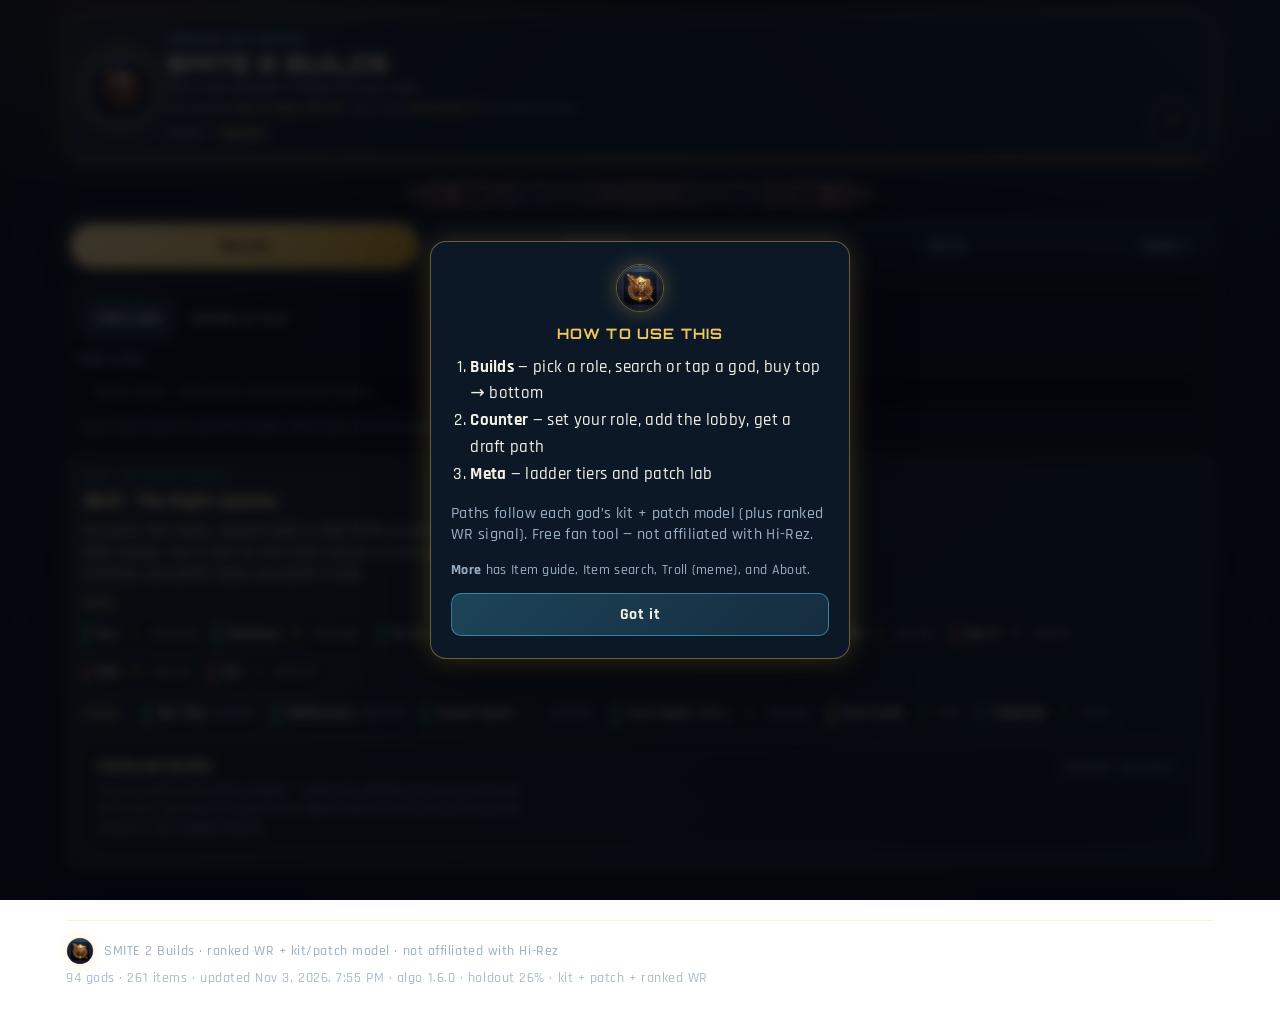
==== commit bc291d0e: "Copy: plain-English Night Update chips + Featured tours Rewrite patch overview why-text and OB47 Fea" ====
--- a/docs/index.html
+++ b/docs/index.html
@@ -113,7 +113,7 @@
               <p class="builds-hint muted" id="build-god-count"></p>
             </div>
             <p class="builds-hint muted" id="builds-god-home-hint">
-              Type a god for their paths. Patch watch chips and Featured builds sit below — no full roster until you search.
+              Type a god name to see their builds. Patch tips and Featured paths are below — the full god list only shows when you search.
             </p>
           </div>
 
